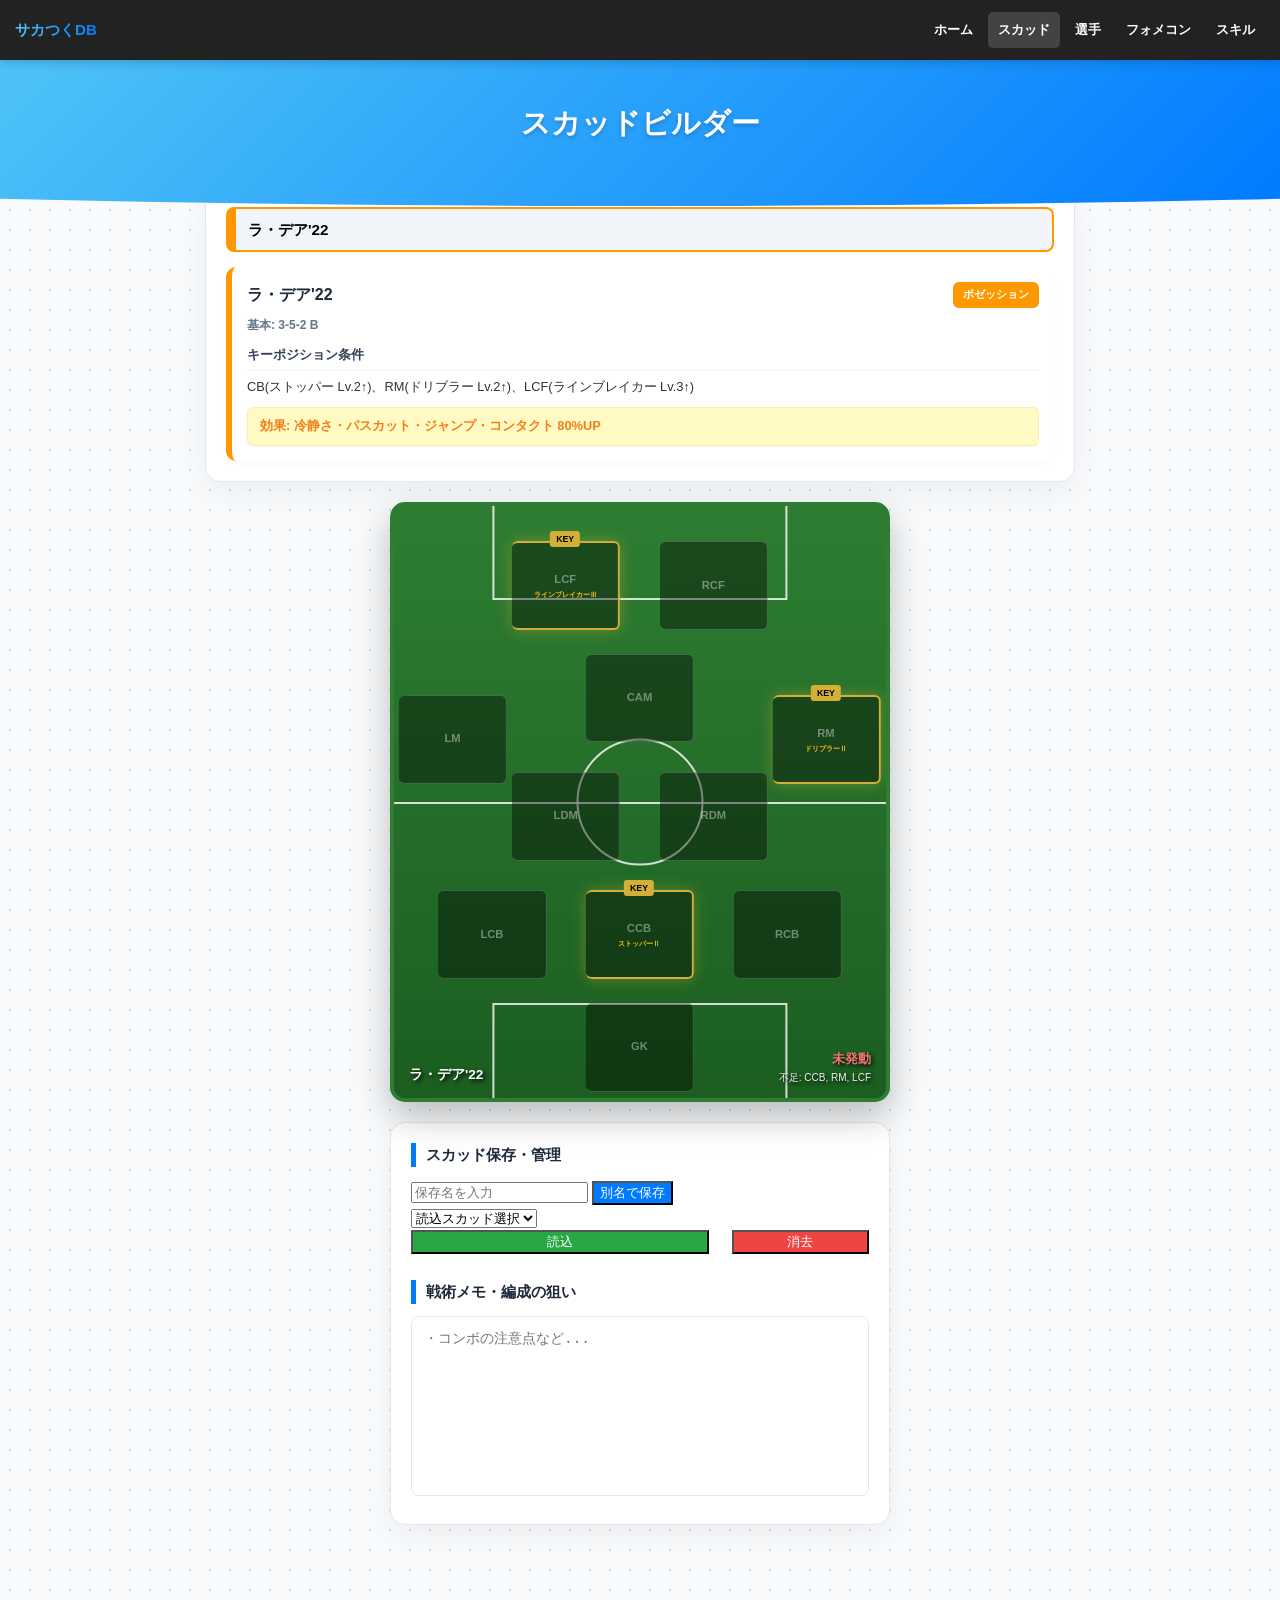
==== builder.html @ 8383f0e9 "スキル付与" ====
<!DOCTYPE html>
<html lang="ja">
<head>
    <meta charset="UTF-8">
    <meta name="viewport" content="width=device-width, initial-scale=1.0, maximum-scale=1.0, user-scalable=no, viewport-fit=cover">
    <title>サカつく スカッドビルダー | プリスキンのサカつくDB</title>
    <style>
        :root {
            --primary: #007bff;
            --accent: #00bcd4;
            --dark: #222;
            --light-bg: #f8fafc;
            --border: #e2e8f0;
            --bg-gradient: linear-gradient(135deg, #4fc3f7, #007bff);
            --field-line: rgba(255,255,255,0.8);
            --gold: #d4af37;
            --effect-bg: #fff9c4;
            --effect-text: #f57f17;
        }

        * { touch-action: manipulation; -webkit-tap-highlight-color: transparent; box-sizing: border-box; }
        body { 
            font-family: 'Helvetica Neue', Arial, 'Hiragino Kaku Gothic ProN', 'Hiragino Sans', Meiryo, sans-serif;
            margin: 0; background-color: var(--light-bg);
            background-image: radial-gradient(#d1d9e0 1px, transparent 1px);
            background-size: 20px 20px; color: #333; line-height: 1.6;
            padding-bottom: env(safe-area-inset-bottom); user-select: none;
        }

        /* ===== ナビゲーション ===== */
        .topnav {
            display: flex; justify-content: space-between; align-items: center;
            background: var(--dark); color: #fff; height: 60px; padding: 0 15px;
            position: sticky; top: 0; z-index: 1000; box-shadow: 0 2px 10px rgba(0,0,0,0.2);
            padding-top: env(safe-area-inset-top);
        }
        .logo {
            font-weight: 800; font-size: 0.95rem; background: linear-gradient(90deg, #4fc3f7, #007bff);
            -webkit-background-clip: text; -webkit-text-fill-color: transparent;
            flex-shrink: 0; text-decoration: none; margin-right: 15px;
        }
        .nav-links { display: flex; overflow-x: auto; white-space: nowrap; -webkit-overflow-scrolling: touch; gap: 5px; }
        .nav-links::-webkit-scrollbar { display: none; }
        .nav-links a { color: #fff; text-decoration: none; padding: 8px 10px; font-size: 0.8rem; font-weight: 600; border-radius: 5px; transition: opacity 0.2s; }
        .nav-links a.current { background: rgba(255,255,255,0.15); }

        .page-header { text-align: center; padding: 40px 20px 60px; background: var(--bg-gradient); color: #fff; clip-path: ellipse(160% 100% at 50% 0%); }
        .page-header h1 { font-size: 1.8em; margin: 0; text-shadow: 0 2px 4px rgba(0,0,0,0.2); }

        .container { max-width: 900px; margin: -20px auto 40px; padding: 0 15px; }
        .card { background: #fff; padding: 20px; border-radius: 15px; box-shadow: 0 10px 30px rgba(0,0,0,0.05); margin-bottom: 20px; border: 1px solid var(--border); }

        #formationSelect { width: 100%; padding: 12px; border-radius: 8px; border: 2px solid #eee; font-size: 0.95rem; font-weight: bold; background-color: #f1f5f9; cursor: pointer; border-left-width: 10px; transition: 0.3s; -webkit-appearance: none; }
        #formationDesc { margin-top: 15px; padding: 15px; background: #fff; border-radius: 10px; font-size: 0.8rem; border-left: 6px solid var(--primary); box-shadow: 0 4px 6px rgba(0,0,0,0.02); }
        .desc-header { display: flex; justify-content: space-between; align-items: center; margin-bottom: 8px; }
        .desc-combo-name { font-size: 1rem; font-weight: 800; color: #1e293b; }
        .desc-policy { padding: 4px 10px; border-radius: 6px; color: #fff; font-size: 0.7rem; font-weight: bold; }
        .desc-f-type { color: #64748b; font-weight: bold; margin-bottom: 6px; display: block; font-size: 0.75rem; }
        .desc-section-title { font-weight: 800; color: #334155; margin-top: 10px; display: block; border-bottom: 1px solid #f1f5f9; padding-bottom: 4px; margin-bottom: 6px; }
        .desc-effect { background: var(--effect-bg); color: var(--effect-text); padding: 8px 12px; border-radius: 6px; font-weight: bold; margin-top: 10px; border: 1px solid rgba(245,127,23,0.1); }

        /* ===== フィールド ===== */
        #field-container { position: relative; width: 100%; max-width: 500px; margin: 20px auto; aspect-ratio: 50 / 60; background: #1b5e20; border-radius: 15px; overflow: hidden; box-shadow: 0 15px 35px rgba(0,0,0,0.25); border: 4px solid #2e7d32; }
        .field { position: relative; width: 100%; height: 100%; display: none; background: linear-gradient(to bottom, #2e7d32 0%, #1b5e20 100%); }
        .field::before { content: ""; position: absolute; top: 50%; left: 0; width: 100%; height: 2px; background: var(--field-line); }
        .field::after { content: ""; position: absolute; top: 50%; left: 50%; width: 25%; aspect-ratio: 1; border: 2px solid var(--field-line); border-radius: 50%; transform: translate(-50%,-50%); }

        .penalty-top, .penalty-bottom { position: absolute; left: 50%; transform: translateX(-50%); width: 60%; height: 16%; border: 2px solid var(--field-line); pointer-events: none; }
        .penalty-top { top: 0; border-top: none; }
        .penalty-bottom { bottom: 0; border-bottom: none; }

        .position {
            position: absolute; width: 22%; height: 15%; background: rgba(0,0,0,0.8); 
            border-radius: 6px; color: #fff; display: flex; flex-direction: column; 
            align-items: center; justify-content: center; border: 1px solid rgba(255,255,255,0.2); 
            z-index: 10; transform: translateX(-50%); cursor: pointer; padding: 2px;
        }
        .position.is-key { border: 2.5px solid var(--gold); box-shadow: 0 0 15px rgba(212, 175, 55, 0.4); }
        .position.is-key::before { content: "KEY"; position: absolute; top: -12px; left: 50%; transform: translateX(-50%); background: var(--gold); color: #000; font-size: 0.55rem; font-weight: 900; padding: 1px 6px; border-radius: 3px; }

        .player-name { font-size: clamp(0.55rem, 2vw, 0.7rem); font-weight: bold; width: 100%; text-align: center; line-height: 1.1; overflow: hidden; word-break: break-all; margin-bottom: 1px; }
        .player-style { font-size: 0.5rem; color: #4fc3f7; white-space: nowrap; }
        .target-style { font-size: 0.45rem; font-weight: 800; text-align: center; }
        .target-style.met { color: #4ade80; }
        .target-style.not-met { color: #fbbf24; }

        .f-name-display { position: absolute; bottom: 12px; left: 15px; font-weight: 900; font-size: 0.85rem; text-shadow: 2px 2px 4px #000; color: #fff; }
        .f-check-display { position: absolute; bottom: 12px; right: 15px; text-align: right; text-shadow: 2px 2px 4px #000; color: #fff; }
        .status-active { color: #facc15; font-weight: 900; font-size: 0.9rem; }
        .status-inactive { color: #f87171; font-weight: 900; font-size: 0.8rem; }

        /* ===== モーダル ===== */
        .modal { display: none; position: fixed; z-index: 2000; left: 0; top: 0; width: 100%; height: 100%; background: rgba(0,0,0,0.8); align-items: center; justify-content: center; padding: 20px; }
        .modal-content { background: white; width: 100%; max-width: 400px; border-radius: 16px; overflow: hidden; animation: slideUp 0.3s ease-out; max-height: 90vh; overflow-y: auto; }
        .modal-mini { max-width: 300px; padding: 20px; text-align: center; }
        .modal-btn { display: block; width: 100%; padding: 15px; margin: 10px 0; border-radius: 8px; border: none; font-weight: bold; cursor: pointer; font-size: 0.9rem; }
        .btn-detail { background: var(--primary); color: white; }
        .btn-delete { background: #fee2e2; color: #b91c1c; }
        .btn-cancel { background: #f1f5f9; color: #64748b; }

        .modal-header { background: var(--bg-gradient); color: white; padding: 20px; text-align: center; }
        .modal-header h2 { margin: 0; font-size: 1.2rem; }
        .modal-body { padding: 20px; color: #333; }
        .modal-row { display: flex; justify-content: space-between; padding: 10px 0; border-bottom: 1px solid #f1f5f9; }
        .modal-label { font-weight: bold; color: #64748b; font-size: 0.85rem; }
        .modal-val { font-weight: 600; color: var(--dark); }
        .skill-section { margin-top: 20px; background: #f8fafc; padding: 15px; border-radius: 12px; border: 1px solid #e2e8f0; }
        .skill-section h3 { font-size: 0.9rem; margin: 0 0 10px 0; color: var(--primary); }
        .slot-list { display: flex; flex-direction: column; gap: 8px; }
        .slot { display: flex; justify-content: space-between; align-items: center; background: #fff; padding: 10px 15px; border-radius: 8px; border: 1px solid #cbd5e1; font-size: 0.85rem; }
        .slot.empty { border-style: dashed; background: transparent; }
        .slot-btn { padding: 4px 10px; border-radius: 6px; border: none; cursor: pointer; font-size: 0.75rem; font-weight: bold; }
        .btn-add { background: var(--primary); color: white; }
        .btn-remove { background: #ef4444; color: white; }
        .modal-footer { padding: 15px; text-align: center; }
        .close-btn { width: 100%; padding: 12px; background: #f1f5f9; border: none; border-radius: 8px; font-weight: bold; cursor: pointer; }

        @keyframes slideUp { from { transform: translateY(20px); opacity: 0; } to { transform: translateY(0); opacity: 1; } }

        /* 管理エリア */
        .admin-card { max-width: 500px; margin: 20px auto 80px; }
        .section-title { display: block; font-weight: 800; margin-bottom: 12px; font-size: 0.95rem; border-left: 5px solid var(--primary); padding-left: 10px; color: #1e293b; }
        textarea { width: 100%; height: 180px; padding: 12px; border: 1px solid var(--border); border-radius: 8px; font-size: 0.9rem; resize: none; }
        button#saveFormation { background: var(--primary); color: white; }
        #loadBtn { background: #28a745; color: white; width: 65%; margin-right: 5%; }
        #deleteBtn { background: #ef4444; color: white; width: 30%; }
    </style>
</head>
<body>

<header class="topnav">
    <a href="index.html" class="logo">サカつくDB</a>
    <nav class="nav-links">
        <a href="index.html">ホーム</a>
        <a href="builder.html" class="current">スカッド</a>
        <a href="search.html">選手</a>
        <a href="formation-search.html">フォメコン</a>
        <a href="skills.html">スキル</a>
    </nav>
</header>

<div class="page-header">
    <h1>スカッドビルダー</h1>
</div>

<div class="container">
    <div class="card">
        <select id="formationSelect">
            <option value="la-dea">ラ・デア'22</option>
            <option value="la-roja">ラ・ロハ'24</option>
            <option value="les-bleus">レ・ブルー'98</option>
            <option value="diabolo-milano">ディアボロ・ディ・ミラノ'99</option>
            <option value="gorden-zonen">ゴーデンゾーネン'94</option>
            <option value="selecaodas-kinas">セレソン・ダス・キナス'16</option>
            <option value="soberano">ソベラーノ'94</option>
            <option value="albiceleste">アルビセレステ'01</option>
        </select>
        <div id="formationDesc"></div>
    </div>

    <div id="field-container">
        <div class="field" id="field-la-dea">
            <div class="penalty-top"></div><div class="penalty-bottom"></div>
            <div class="position" style="top:84%; left:50%;" data-pos="GK">GK</div>
            <div class="position" style="top:65%; left:20%;" data-pos="LCB">LCB</div>
            <div class="position" style="top:65%; left:50%;" data-pos="CCB">CCB</div>
            <div class="position" style="top:65%; left:80%;" data-pos="RCB">RCB</div>
            <div class="position" style="top:45%; left:35%;" data-pos="LDM">LDM</div>
            <div class="position" style="top:45%; left:65%;" data-pos="RDM">RDM</div>
            <div class="position" style="top:32%; left:12%;" data-pos="LM">LM</div>
            <div class="position" style="top:25%; left:50%;" data-pos="CAM">CAM</div>
            <div class="position" style="top:32%; left:88%;" data-pos="RM">RM</div>
            <div class="position" style="top:6%; left:35%;" data-pos="LCF">LCF</div>
            <div class="position" style="top:6%; left:65%;" data-pos="RCF">RCF</div>
        </div>
        <div class="field" id="field-la-roja"><div class="penalty-top"></div><div class="penalty-bottom"></div><div class="position" style="top:84%; left:50%;" data-pos="GK">GK</div><div class="position" style="top:68%; left:12%;" data-pos="LB">LB</div><div class="position" style="top:68%; left:37%;" data-pos="LCB">LCB</div><div class="position" style="top:68%; left:63%;" data-pos="RCB">RCB</div><div class="position" style="top:68%; left:88%;" data-pos="RB">RB</div><div class="position" style="top:45%; left:30%;" data-pos="LDM">LDM</div><div class="position" style="top:45%; left:70%;" data-pos="RDM">RDM</div><div class="position" style="top:25%; left:50%;" data-pos="AM">AM</div><div class="position" style="top:7%; left:12%;" data-pos="LW">LW</div><div class="position" style="top:5%; left:50%;" data-pos="CF">CF</div><div class="position" style="top:7%; left:88%;" data-pos="RW">RW</div></div>
        <div class="field" id="field-les-bleus"><div class="penalty-top"></div><div class="penalty-bottom"></div><div class="position" style="top:84%; left:50%;" data-pos="GK">GK</div><div class="position" style="top:68%; left:12%;" data-pos="LB">LB</div><div class="position" style="top:68%; left:37%;" data-pos="LCB">LCB</div><div class="position" style="top:68%; left:63%;" data-pos="RCB">RCB</div><div class="position" style="top:68%; left:88%;" data-pos="RB">RB</div><div class="position" style="top:48%; left:22%;" data-pos="LDM">LDM</div><div class="position" style="top:52%; left:50%;" data-pos="CDM">CDM</div><div class="position" style="top:48%; left:78%;" data-pos="RDM">RDM</div><div class="position" style="top:28%; left:50%;" data-pos="AM">AM</div><div class="position" style="top:6%; left:35%;" data-pos="LCF">LCF</div><div class="position" style="top:6%; left:65%;" data-pos="RCF">RCF</div></div>
        <div class="field" id="field-diabolo-milano"><div class="penalty-top"></div><div class="penalty-bottom"></div><div class="position" style="top:84%; left:50%;" data-pos="GK">GK</div><div class="position" style="top:68%; left:22%;" data-pos="LCB">LCB</div><div class="position" style="top:68%; left:50%;" data-pos="CCB">CCB</div><div class="position" style="top:68%; left:78%;" data-pos="RCB">RCB</div><div class="position" style="top:45%; left:35%;" data-pos="LDM">LDM</div><div class="position" style="top:45%; left:65%;" data-pos="RDM">RDM</div><div class="position" style="top:32%; left:12%;" data-pos="LM">LM</div><div class="position" style="top:32%; left:88%;" data-pos="RM">RM</div><div class="position" style="top:7%; left:12%;" data-pos="LW">LW</div><div class="position" style="top:5%; left:50%;" data-pos="CF">CF</div><div class="position" style="top:7%; left:88%;" data-pos="RW">RW</div></div>
        <div class="field" id="field-gorden-zonen"><div class="penalty-top"></div><div class="penalty-bottom"></div><div class="position" style="top:84%; left:50%;" data-pos="GK">GK</div><div class="position" style="top:68%; left:22%;" data-pos="LCB">LCB</div><div class="position" style="top:68%; left:50%;" data-pos="CCB">CCB</div><div class="position" style="top:68%; left:78%;" data-pos="RCB">RCB</div><div class="position" style="top:45%; left:35%;" data-pos="LDM">LDM</div><div class="position" style="top:45%; left:65%;" data-pos="RDM">RDM</div><div class="position" style="top:25%; left:35%;" data-pos="LAM">LAM</div><div class="position" style="top:25%; left:65%;" data-pos="RAM">RAM</div><div class="position" style="top:7%; left:12%;" data-pos="LW">LW</div><div class="position" style="top:5%; left:50%;" data-pos="CF">CF</div><div class="position" style="top:7%; left:88%;" data-pos="RW">RW</div></div>
        <div class="field" id="field-selecaodas-kinas"><div class="penalty-top"></div><div class="penalty-bottom"></div><div class="position" style="top:84%; left:50%;" data-pos="GK">GK</div><div class="position" style="top:68%; left:12%;" data-pos="LB">LB</div><div class="position" style="top:68%; left:37%;" data-pos="LCB">LCB</div><div class="position" style="top:68%; left:63%;" data-pos="RCB">RCB</div><div class="position" style="top:68%; left:88%;" data-pos="RB">RB</div><div class="position" style="top:48%; left:50%;" data-pos="DM">DM</div><div class="position" style="top:32%; left:12%;" data-pos="LM">LM</div><div class="position" style="top:28%; left:50%;" data-pos="AM">AM</div><div class="position" style="top:32%; left:88%;" data-pos="RM">RM</div><div class="position" style="top:6%; left:35%;" data-pos="LCF">LCF</div><div class="position" style="top:6%; left:65%;" data-pos="RCF">RCF</div></div>
        <div class="field" id="field-soberano"><div class="penalty-top"></div><div class="penalty-bottom"></div><div class="position" style="top:84%; left:50%;" data-pos="GK">GK</div><div class="position" style="top:68%; left:12%;" data-pos="LB">LB</div><div class="position" style="top:68%; left:37%;" data-pos="LCB">LCB</div><div class="position" style="top:68%; left:63%;" data-pos="RCB">RCB</div><div class="position" style="top:68%; left:88%;" data-pos="RB">RB</div><div class="position" style="top:48%; left:50%;" data-pos="DM">DM</div><div class="position" style="top:30%; left:22%;" data-pos="LAM">LAM</div><div class="position" style="top:32%; left:50%;" data-pos="CAM">CAM</div><div class="position" style="top:30%; left:78%;" data-pos="RAM">RAM</div><div class="position" style="top:6%; left:35%;" data-pos="LCF">LCF</div><div class="position" style="top:6%; left:65%;" data-pos="RCF">RCF</div></div>
        <div class="field" id="field-albiceleste"><div class="penalty-top"></div><div class="penalty-bottom"></div><div class="position" style="top:84%; left:50%;" data-pos="GK">GK</div><div class="position" style="top:68%; left:22%;" data-pos="LCB">LCB</div><div class="position" style="top:68%; left:50%;" data-pos="CCB">CCB</div><div class="position" style="top:68%; left:78%;" data-pos="RCB">RCB</div><div class="position" style="top:48%; left:50%;" data-pos="DM">DM</div><div class="position" style="top:32%; left:12%;" data-pos="LM">LM</div><div class="position" style="top:28%; left:50%;" data-pos="AM">AM</div><div class="position" style="top:32%; left:88%;" data-pos="RM">RM</div><div class="position" style="top:7%; left:12%;" data-pos="LW">LW</div><div class="position" style="top:5%; left:50%;" data-pos="CF">CF</div><div class="position" style="top:7%; left:88%;" data-pos="RW">RW</div></div>

        <div id="disp-f-name" class="f-name-display"></div>
        <div id="disp-f-check" class="f-check-display"></div>
    </div>

    <div class="card admin-card">
        <span class="section-title">スカッド保存・管理</span>
        <div class="save-controls">
            <input type="text" id="saveName" placeholder="保存名を入力">
            <button id="saveFormation">別名で保存</button>
        </div>
        <div class="save-controls">
            <select id="loadFormation"></select>
            <div style="display: flex; width: 100%;">
                <button id="loadBtn">読込</button>
                <button id="deleteBtn">消去</button>
            </div>
        </div>
        <br>
        <span class="section-title">戦術メモ・編成の狙い</span>
        <textarea id="userMemo" placeholder="・コンボの注意点など..."></textarea>
    </div>
</div>

<div id="playerActionModal" class="modal">
    <div class="modal-content modal-mini">
        <h3 id="targetPlayerTitle">選手名</h3>
        <button class="modal-btn btn-detail" id="btnGoToDetail">詳細・スキル確認</button>
        <button class="modal-btn btn-delete" id="btnRemovePlayer">スカッドから外す</button>
        <button class="modal-btn btn-cancel" onclick="closeActionModal()">キャンセル</button>
    </div>
</div>

<div id="detailModal" class="modal">
    <div class="modal-content">
        <div class="modal-header"><h2 id="modalPlayerName">選手名</h2></div>
        <div class="modal-body">
            <div class="modal-row"><span class="modal-label">レアリティ</span><span id="modalRarity" class="modal-val"></span></div>
            <div class="modal-row"><span class="modal-label">入手法</span><span id="modalMethod" class="modal-val"></span></div>
            <div class="modal-row"><span class="modal-label">メインポジ</span><span id="modalPos" class="modal-val"></span></div>
            <div class="modal-row"><span class="modal-label">ポリシー</span><span id="modalPolicy" class="modal-val"></span></div>
            <div class="modal-row"><span class="modal-label">プレースタイル</span><span id="modalStyle" class="modal-val"></span></div>
            <div class="skill-section">
                <h3>追加スキル</h3>
                <div id="modalSlots" class="slot-list"></div>
            </div>
        </div>
        <div class="modal-footer"><button class="close-btn" onclick="closeDetailModal()">閉じる</button></div>
    </div>
</div>

<script>
    let formationState = JSON.parse(localStorage.getItem('formationState')) || {};
    let formationMemos = JSON.parse(localStorage.getItem('formationMemos')) || {};
    let savedFormations = JSON.parse(localStorage.getItem('savedFormations')) || {};
    let currentActivePos = null;

    const formationSelect = document.getElementById('formationSelect');
    const fields = document.querySelectorAll('.field');
    const descDiv = document.getElementById('formationDesc');
    const fNameDisp = document.getElementById('disp-f-name');
    const fCheckDisp = document.getElementById('disp-f-check');
    const memoArea = document.getElementById('userMemo');

    const POLICY_DATA = {
        'ポゼッション': { color: '#ff9800' },
        'カウンター': { color: '#f44336' },
        'リアクション': { color: '#2196f3' },
        'ムービング': { color: '#4caf50' }
    };

    // ★フォメコン名・発動効果をフル表記に修正
    const formationData = {
        'la-dea': { 
            label: "ラ・デア'22", policy: "ポゼッション", fType: "3-5-2 B", 
            keyText: "CB(ストッパー Lv.2↑)、RM(ドリブラー Lv.2↑)、LCF(ラインブレイカー Lv.3↑)", 
            effect: "冷静さ・パスカット・ジャンプ・コンタクト 80%UP", 
            keys: [{pos:'CCB',s:'ストッパー',l:2,label:'ストッパーⅡ'},{pos:'RM',s:'ドリブラー',l:2,label:'ドリブラーⅡ'},{pos:'LCF',s:'ラインブレイカー',l:3,label:'ラインブレイカーⅢ'}] 
        },
        'la-roja': { 
            label: "ラ・ロハ'24", policy: "ポゼッション", fType: "4-3-3 B", 
            keyText: "RB(攻撃的FB Lv.2↑)、RDM(パサー Lv.2↑)、RW(ドリブラー Lv.3↑)", 
            effect: "冷静さ・キック精度・パスカット・コンタクト 80%UP", 
            keys: [{pos:'RB',s:'攻撃的FB',l:2,label:'攻撃的FBⅡ'},{pos:'RDM',s:'パサー',l:2,label:'パサーⅡ'},{pos:'RW',s:'ドリブラー',l:3,label:'ドリブラーⅢ'}] 
        },
        'les-bleus': { 
            label: "レ・ブルー'98", policy: "カウンター", fType: "4-4-2 D", 
            keyText: "LB(守備的FB Lv.2↑)、AM(セントラルMF Lv.2↑)、RCF(ストライカー Lv.3↑)", 
            effect: "キック力・ジャンプ・コンタクト・敏捷性 80%UP", 
            keys: [{pos:'LB',s:'守備的FB',l:2,label:'守備的FBⅡ'},{pos:'AM',s:'セントラルMF',l:2,label:'セントラルMFⅡ'},{pos:'RCF',s:'ストライカー',l:3,label:'ストライカーⅢ'}] 
        },
        'diabolo-milano': { 
            label: "ディアボロ・ディ・ミラノ'99", policy: "カウンター", fType: "3-4-3 B", 
            keyText: "RCB(組立CB Lv.2↑)、RDM(セントラルMF Lv.3↑)、LW(ドリブラー Lv.2↑)", 
            effect: "キック力・突破力・ジャンプ・コンタクト 80%UP", 
            keys: [{pos:'RCB',s:'組立CB',l:2,label:'組立CBⅡ'},{pos:'RDM',s:'セントラルMF',l:3,label:'セントラルMFⅢ'},{pos:'LW',s:'ドリブラー',l:2,label:'ドリブラーⅡ'}] 
        },
        'gorden-zonen': { 
            label: "ゴーデンゾーネン'94", policy: "リアクション", fType: "3-4-3 C", 
            keyText: "CB(ストッパー Lv.2↑)、LDM(ハードマーカー Lv.2↑)、RDM(セントラルMF Lv.3↑)", 
            effect: "キック精度・突破力・コンタクト・スタミナ 80%UP", 
            keys: [{pos:'CCB',s:'ストッパー',l:2,label:'ストッパーⅡ'},{pos:'LDM',s:'ハードマーカー',l:2,label:'ハードマーカーⅡ'},{pos:'RDM',s:'セントラルMF',l:3,label:'セントラルMFⅢ'}] 
        },
        'selecaodas-kinas': { 
            label: "セレソン・ダス・キナス'16", policy: "リアクション", fType: "4-4-2 A", 
            keyText: "LB(攻撃的FB Lv.2↑)、LM(サイドアタッカー Lv.2↑)、RCF(ストライカー Lv.3↑)", 
            effect: "パスカット・ジャンプ・コンタクト・走力 80%UP", 
            keys: [{pos:'LB',s:'攻撃的FB',l:2,label:'攻撃的FBⅡ'},{pos:'LM',s:'サイドアタッカー',l:2,label:'サイドアタッカーⅡ'},{pos:'RCF',s:'ストライカー',l:3,label:'ストライカーⅢ'}] 
        },
        'soberano': { 
            label: "ソベラーノ'94", policy: "ムービング", fType: "4-4-2 E", 
            keyText: "LAM(パサー Lv.2↑)、RAM(アタッカー Lv.2↑)、LCF(ストライカー Lv.3↑)", 
            effect: "キック力・突破力・コンタクト・スタミナ 80%UP", 
            keys: [{pos:'LAM',s:'パサー',l:2,label:'パサーⅡ'},{pos:'RAM',s:'アタッカー',l:2,label:'アタッカーⅡ'},{pos:'LCF',s:'ストライカー',l:3,label:'ストライカーⅢ'}] 
        },
        'albiceleste': { 
            label: "アルビセレステ'01", policy: "ムービング", fType: "3-4-3 A", 
            keyText: "LCB(組立CB Lv.2↑)、LM(サイドアタッカー Lv.3↑)、CF(ストライカー Lv.2↑)", 
            effect: "キック力・突破力・マーク・パスカット 80%UP", 
            keys: [{pos:'LCB',s:'組立CB',l:2,label:'組立CBⅡ'},{pos:'LM',s:'サイドアタッカー',l:3,label:'サイドアタッカーⅢ'},{pos:'CF',s:'ストライカー',l:2,label:'ストライカーⅡ'}] 
        }
    };

    function getLv(str){ if(!str) return 0; return str.includes('Ⅲ')?3:(str.includes('Ⅱ')?2:1); }

    function checkActive(f){
        const conf = formationData[f]; if(!conf) return;
        let missing = []; const state = formationState[f] || {};
        conf.keys.forEach(k => {
            const p = state[k.pos];
            if(!p || !p.playstyle){ missing.push(k.pos); return; }
            const pName = p.playstyle.replace(/[ⅠⅡⅢ]/g, '').trim();
            if(pName === k.s && getLv(p.playstyle) >= k.l){} else { missing.push(k.pos); }
        });
        if(missing.length === 0) fCheckDisp.innerHTML = '<div class="status-active">コンボ発動中</div>';
        else fCheckDisp.innerHTML = `<div class="status-inactive">未発動</div><div style="font-size:10px;color:#eee">不足: ${missing.join(', ')}</div>`;
    }

    /* 永続化対応スキルロジック */
    function getInitialSlots(player) {
        const r = player.rarity;
        const m = player.method || "";
        const extra = player.extra_skills || [];
        let slotsCount = 1;
        const isStandardSP = (m === "ワールドSP" || m === "JリーグSP" || m === "KリーグSP" || m === "限定SP");
        if (isStandardSP && r === "☆3") slotsCount = 4;
        else if (isStandardSP && r === "☆2") slotsCount = 3;
        else if ((m === "配布SP" || m === "モード内") && r === "☆3") slotsCount = 3;
        let slots = new Array(slotsCount).fill(null);
        if (extra.length > 0) slots[0] = extra[0];
        return slots;
    }

    function syncPlayerSkills(player) {
        let equipped = JSON.parse(localStorage.getItem('equippedSkills')) || {};
        const savedSlots = equipped[player.name];
        const correctSlots = getInitialSlots(player);
        if (!savedSlots || savedSlots.length !== correctSlots.length) {
            equipped[player.name] = correctSlots;
            localStorage.setItem('equippedSkills', JSON.stringify(equipped));
        } else if (player.extra_skills && player.extra_skills.length > 0 && savedSlots[0] === null) {
            equipped[player.name][0] = player.extra_skills[0];
            localStorage.setItem('equippedSkills', JSON.stringify(equipped));
        }
    }

    function openDetailModal(player) {
        syncPlayerSkills(player);
        document.getElementById('modalPlayerName').innerText = player.name;
        document.getElementById('modalRarity').innerText = player.rarity;
        document.getElementById('modalMethod').innerText = player.method || '-';
        document.getElementById('modalPos').innerText = player.position;
        document.getElementById('modalPolicy').innerText = player.policy;
        document.getElementById('modalStyle').innerText = player.playstyle || '-';
        renderSlots(player);
        document.getElementById('detailModal').style.display = 'flex';
    }

    function renderSlots(player) {
        const equipped = JSON.parse(localStorage.getItem('equippedSkills')) || {};
        const slots = equipped[player.name] || getInitialSlots(player);
        let html = "";
        slots.forEach((skillName, index) => {
            if (skillName) {
                html += `<div class="slot"><span>${skillName}</span><button class="slot-btn btn-remove" onclick="removeSkillInBuilder('${player.name}', ${index})">解除</button></div>`;
            } else {
                html += `<div class="slot empty"><span>未設定</span><button class="slot-btn btn-add" onclick="goToSkillSelectInBuilder('${player.name}', ${index})">＋</button></div>`;
            }
        });
        document.getElementById('modalSlots').innerHTML = html;
    }

    function removeSkillInBuilder(playerName, index) {
        let equipped = JSON.parse(localStorage.getItem('equippedSkills')) || {};
        if (equipped[playerName]) {
            equipped[playerName][index] = null;
            localStorage.setItem('equippedSkills', JSON.stringify(equipped));
            const f = formationSelect.value;
            const p = Object.values(formationState[f] || {}).find(p => p.name === playerName);
            if(p) renderSlots(p);
        }
    }

    function goToSkillSelectInBuilder(playerName, index) {
        location.href = `skills.html?pid=${encodeURIComponent(playerName)}&slot=${index}&from=builder`;
    }

    function closeDetailModal() {
        document.getElementById('detailModal').style.display = 'none';
        loadFormation(formationSelect.value);
    }

    /* フィールド描画・操作 */
    formationSelect.addEventListener('change', () => {
        const f = formationSelect.value;
        const data = formationData[f];
        const color = POLICY_DATA[data.policy].color;
        fields.forEach(fd => fd.style.display = (fd.id === 'field-' + f) ? 'block' : 'none');
        if(data) {
            formationSelect.style.borderColor = color;
            fNameDisp.textContent = data.label;
            descDiv.style.borderLeftColor = color;
            descDiv.innerHTML = `
                <div class="desc-header"><span class="desc-combo-name">${data.label}</span><span class="desc-policy" style="background:${color}">${data.policy}</span></div>
                <span class="desc-f-type">基本: ${data.fType}</span>
                <span class="desc-section-title">キーポジション条件</span>
                <div class="desc-keys">${data.keyText}</div>
                <div class="desc-effect">効果: ${data.effect}</div>
            `;
        }
        memoArea.value = formationMemos[f] || "";
        localStorage.setItem('lastFormation', f);
        loadFormation(f);
    });

    function loadFormation(f){
        const el = document.getElementById('field-'+f); if(!el) return;
        const conf = formationData[f];
        el.querySelectorAll('.position').forEach(posNode=>{
            const posId = posNode.dataset.pos;
            const p = formationState[f]?.[posId];
            const keyConfig = conf.keys.find(k => k.pos === posId);
            posNode.classList.remove('is-key');
            let targetHtml = "";
            if(keyConfig) {
                posNode.classList.add('is-key');
                let isMet = false;
                if(p && p.playstyle){
                    const pName = p.playstyle.replace(/[ⅠⅡⅢ]/g, '').trim();
                    isMet = (pName === keyConfig.s && getLv(p.playstyle) >= keyConfig.l);
                }
                targetHtml = `<div class="target-style ${isMet ? 'met' : 'not-met'}">${isMet ? '✔ ' : ''}${keyConfig.label}</div>`;
            }
            if(p){
                posNode.innerHTML=`<div class="player-name">${p.name}</div><div class="player-style">${p.playstyle||""}</div>${targetHtml}`;
                const policyColors = {'ポゼッション':'#ff9800','カウンター':'#f44336','リアクション':'#2196f3','ムービング':'#4caf50'};
                posNode.style.background = 'rgba(15, 23, 42, 0.9)';
                posNode.style.borderLeft = `4px solid ${policyColors[p.policy] || '#ccc'}`;
            }else{
                posNode.innerHTML = `<span style="font-weight:bold;opacity:0.4;font-size:0.7rem;">${posId}</span>${targetHtml}`;
                posNode.style.background = 'rgba(0,0,0,0.4)';
                posNode.style.borderLeft = 'none';
            }
        });
        checkActive(f);
    }

    document.querySelectorAll('.position').forEach(p => p.addEventListener('click', (e) => {
        e.stopPropagation();
        const f = p.closest('.field').id.replace('field-', '');
        const pos = p.dataset.pos;
        const player = formationState[f]?.[pos];
        if (player) {
            openActionModal(f, pos, player);
        } else {
            localStorage.setItem('currentPosition', JSON.stringify({ formation: f, pos: pos }));
            window.location.href = 'search.html';
        }
    }));

    function openActionModal(f, pos, player) {
        currentActivePos = { f, pos, player };
        document.getElementById('targetPlayerTitle').innerText = player.name;
        document.getElementById('playerActionModal').style.display = 'flex';
    }

    function closeActionModal() {
        document.getElementById('playerActionModal').style.display = 'none';
        currentActivePos = null;
    }

    document.getElementById('btnGoToDetail').addEventListener('click', () => {
        if (!currentActivePos) return;
        const p = currentActivePos.player;
        closeActionModal();
        openDetailModal(p);
    });

    document.getElementById('btnRemovePlayer').addEventListener('click', () => {
        if (!currentActivePos) return;
        if (confirm(`${currentActivePos.player.name} を外しますか？`)) {
            delete formationState[currentActivePos.f][currentActivePos.pos];
            localStorage.setItem('formationState', JSON.stringify(formationState));
            loadFormation(currentActivePos.f);
            closeActionModal();
        }
    });

    window.addEventListener('load', () => {
        const lastF = localStorage.getItem('lastFormation') || 'la-dea';
        formationSelect.value = lastF;
        formationSelect.dispatchEvent(new Event('change'));
        
        const sp = JSON.parse(localStorage.getItem('selectedPlayer')), cp = JSON.parse(localStorage.getItem('currentPosition'));
        if (sp && cp) {
            formationState[cp.formation] ??= {}; 
            formationState[cp.formation][cp.pos] = sp;
            localStorage.setItem('formationState', JSON.stringify(formationState));
            localStorage.removeItem('selectedPlayer'); localStorage.removeItem('currentPosition');
            loadFormation(cp.formation);
        }

        const params = new URLSearchParams(location.search);
        const autoPid = params.get('pid');
        if (autoPid) {
            const decodedName = decodeURIComponent(autoPid);
            const f = formationSelect.value;
            const targetP = Object.values(formationState[f] || {}).find(p => p.name === decodedName);
            if (targetP) {
                openDetailModal(targetP);
                const url = new URL(location.href);
                url.searchParams.delete('pid');
                history.replaceState(null, '', url);
            }
        }
        updateSelect();
    });

    memoArea.addEventListener('input', () => {
        const f = formationSelect.value;
        formationMemos[f] = memoArea.value;
        localStorage.setItem('formationMemos', JSON.stringify(formationMemos));
    });

    function updateSelect(){
        const s=document.getElementById('loadFormation'); s.innerHTML='<option value="">読込スカッド選択</option>';
        for(let n in savedFormations){let o=document.createElement('option'); o.value=n; o.textContent=n; s.appendChild(o);}
    }

    document.getElementById('saveFormation').addEventListener('click', () => {
        const n = document.getElementById('saveName').value.trim();
        if(!n) return alert('名入力');
        const f = formationSelect.value;
        savedFormations[n] = { formation: f, players: JSON.parse(JSON.stringify(formationState[f]||{})), memo: memoArea.value };
        localStorage.setItem('savedFormations', JSON.stringify(savedFormations));
        updateSelect(); alert('保存');
    });

    document.getElementById('loadBtn').addEventListener('click', () => {
        const n = document.getElementById('loadFormation').value; if(!n) return;
        const target = savedFormations[n];
        if(target) {
            formationSelect.value = target.formation;
            formationSelect.dispatchEvent(new Event('change'));
            formationState[target.formation] = JSON.parse(JSON.stringify(target.players));
            formationMemos[target.formation] = target.memo;
            memoArea.value = target.memo;
            localStorage.setItem('formationState', JSON.stringify(formationState));
            localStorage.setItem('formationMemos', JSON.stringify(formationMemos));
            loadFormation(target.formation);
        }
    });

    document.getElementById('deleteBtn').addEventListener('click', () => {
        const n = document.getElementById('loadFormation').value; if(!n) return;
        if(confirm('消去？')) { delete savedFormations[n]; localStorage.setItem('savedFormations', JSON.stringify(savedFormations)); updateSelect(); }
    });

    window.onclick = (e) => {
        if (e.target.classList.contains('modal')) {
            closeActionModal();
            closeDetailModal();
        }
    }
</script>
</body>
</html>
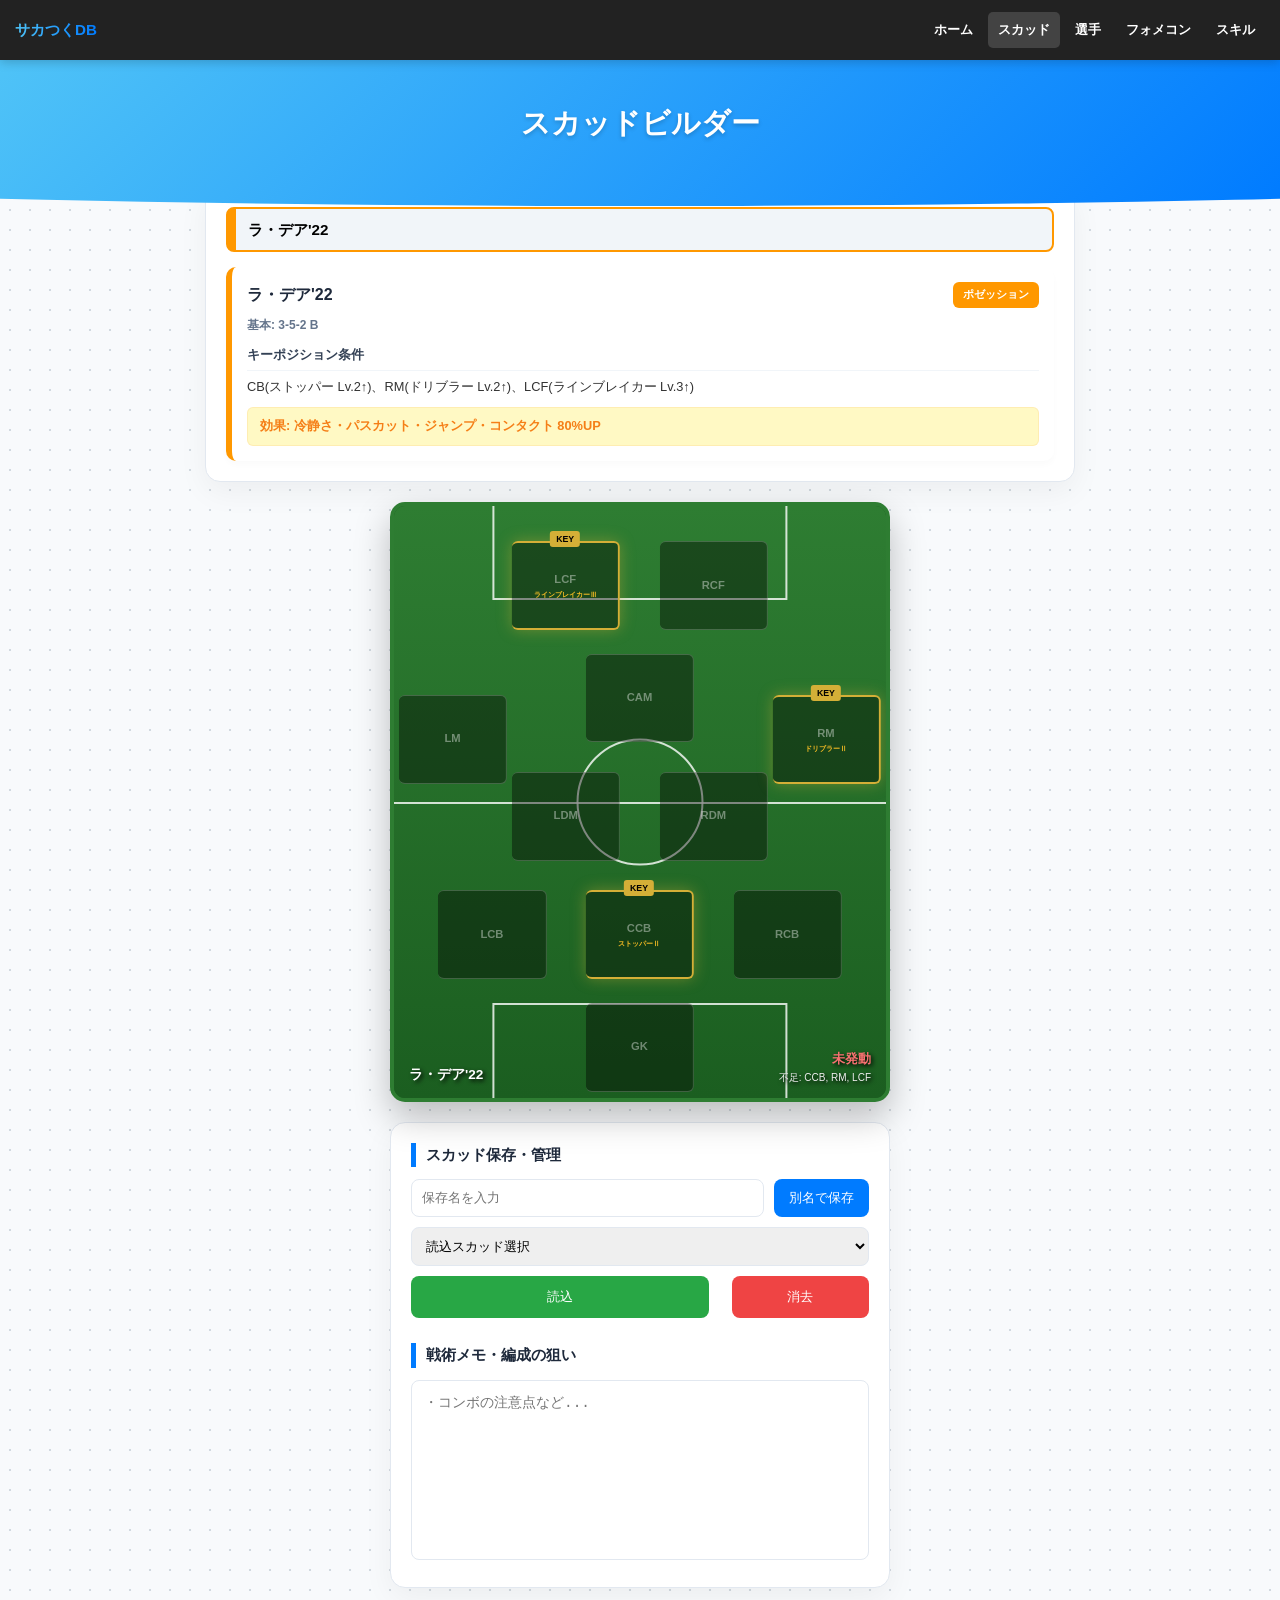
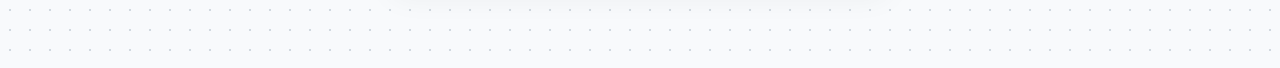
==== commit 0384f5a8: "スキル詳細" ====
--- a/builder.html
+++ b/builder.html
@@ -108,10 +108,16 @@
         .skill-section h3 { font-size: 0.9rem; margin: 0 0 10px 0; color: var(--primary); }
         .slot-list { display: flex; flex-direction: column; gap: 8px; }
         .slot { display: flex; justify-content: space-between; align-items: center; background: #fff; padding: 10px 15px; border-radius: 8px; border: 1px solid #cbd5e1; font-size: 0.85rem; }
+        .slot-name { font-weight: bold; cursor: pointer; color: var(--primary); text-decoration: underline; }
         .slot.empty { border-style: dashed; background: transparent; }
         .slot-btn { padding: 4px 10px; border-radius: 6px; border: none; cursor: pointer; font-size: 0.75rem; font-weight: bold; }
         .btn-add { background: var(--primary); color: white; }
         .btn-remove { background: #ef4444; color: white; }
+
+        /* スキル詳細サブモーダル用 */
+        #skillSubModal .modal-content { max-width: 350px; border: 2px solid var(--primary); z-index: 3000; }
+        .skill-detail-box { margin-top: 10px; padding: 10px; background: #f1f5f9; border-radius: 8px; font-size: 0.8rem; color: #475569; border-left: 4px solid var(--primary); }
+
         .modal-footer { padding: 15px; text-align: center; }
         .close-btn { width: 100%; padding: 12px; background: #f1f5f9; border: none; border-radius: 8px; font-weight: bold; cursor: pointer; }
 
@@ -159,20 +165,7 @@
     </div>
 
     <div id="field-container">
-        <div class="field" id="field-la-dea">
-            <div class="penalty-top"></div><div class="penalty-bottom"></div>
-            <div class="position" style="top:84%; left:50%;" data-pos="GK">GK</div>
-            <div class="position" style="top:65%; left:20%;" data-pos="LCB">LCB</div>
-            <div class="position" style="top:65%; left:50%;" data-pos="CCB">CCB</div>
-            <div class="position" style="top:65%; left:80%;" data-pos="RCB">RCB</div>
-            <div class="position" style="top:45%; left:35%;" data-pos="LDM">LDM</div>
-            <div class="position" style="top:45%; left:65%;" data-pos="RDM">RDM</div>
-            <div class="position" style="top:32%; left:12%;" data-pos="LM">LM</div>
-            <div class="position" style="top:25%; left:50%;" data-pos="CAM">CAM</div>
-            <div class="position" style="top:32%; left:88%;" data-pos="RM">RM</div>
-            <div class="position" style="top:6%; left:35%;" data-pos="LCF">LCF</div>
-            <div class="position" style="top:6%; left:65%;" data-pos="RCF">RCF</div>
-        </div>
+        <div class="field" id="field-la-dea"><div class="penalty-top"></div><div class="penalty-bottom"></div><div class="position" style="top:84%; left:50%;" data-pos="GK">GK</div><div class="position" style="top:65%; left:20%;" data-pos="LCB">LCB</div><div class="position" style="top:65%; left:50%;" data-pos="CCB">CCB</div><div class="position" style="top:65%; left:80%;" data-pos="RCB">RCB</div><div class="position" style="top:45%; left:35%;" data-pos="LDM">LDM</div><div class="position" style="top:45%; left:65%;" data-pos="RDM">RDM</div><div class="position" style="top:32%; left:12%;" data-pos="LM">LM</div><div class="position" style="top:25%; left:50%;" data-pos="CAM">CAM</div><div class="position" style="top:32%; left:88%;" data-pos="RM">RM</div><div class="position" style="top:6%; left:35%;" data-pos="LCF">LCF</div><div class="position" style="top:6%; left:65%;" data-pos="RCF">RCF</div></div>
         <div class="field" id="field-la-roja"><div class="penalty-top"></div><div class="penalty-bottom"></div><div class="position" style="top:84%; left:50%;" data-pos="GK">GK</div><div class="position" style="top:68%; left:12%;" data-pos="LB">LB</div><div class="position" style="top:68%; left:37%;" data-pos="LCB">LCB</div><div class="position" style="top:68%; left:63%;" data-pos="RCB">RCB</div><div class="position" style="top:68%; left:88%;" data-pos="RB">RB</div><div class="position" style="top:45%; left:30%;" data-pos="LDM">LDM</div><div class="position" style="top:45%; left:70%;" data-pos="RDM">RDM</div><div class="position" style="top:25%; left:50%;" data-pos="AM">AM</div><div class="position" style="top:7%; left:12%;" data-pos="LW">LW</div><div class="position" style="top:5%; left:50%;" data-pos="CF">CF</div><div class="position" style="top:7%; left:88%;" data-pos="RW">RW</div></div>
         <div class="field" id="field-les-bleus"><div class="penalty-top"></div><div class="penalty-bottom"></div><div class="position" style="top:84%; left:50%;" data-pos="GK">GK</div><div class="position" style="top:68%; left:12%;" data-pos="LB">LB</div><div class="position" style="top:68%; left:37%;" data-pos="LCB">LCB</div><div class="position" style="top:68%; left:63%;" data-pos="RCB">RCB</div><div class="position" style="top:68%; left:88%;" data-pos="RB">RB</div><div class="position" style="top:48%; left:22%;" data-pos="LDM">LDM</div><div class="position" style="top:52%; left:50%;" data-pos="CDM">CDM</div><div class="position" style="top:48%; left:78%;" data-pos="RDM">RDM</div><div class="position" style="top:28%; left:50%;" data-pos="AM">AM</div><div class="position" style="top:6%; left:35%;" data-pos="LCF">LCF</div><div class="position" style="top:6%; left:65%;" data-pos="RCF">RCF</div></div>
         <div class="field" id="field-diabolo-milano"><div class="penalty-top"></div><div class="penalty-bottom"></div><div class="position" style="top:84%; left:50%;" data-pos="GK">GK</div><div class="position" style="top:68%; left:22%;" data-pos="LCB">LCB</div><div class="position" style="top:68%; left:50%;" data-pos="CCB">CCB</div><div class="position" style="top:68%; left:78%;" data-pos="RCB">RCB</div><div class="position" style="top:45%; left:35%;" data-pos="LDM">LDM</div><div class="position" style="top:45%; left:65%;" data-pos="RDM">RDM</div><div class="position" style="top:32%; left:12%;" data-pos="LM">LM</div><div class="position" style="top:32%; left:88%;" data-pos="RM">RM</div><div class="position" style="top:7%; left:12%;" data-pos="LW">LW</div><div class="position" style="top:5%; left:50%;" data-pos="CF">CF</div><div class="position" style="top:7%; left:88%;" data-pos="RW">RW</div></div>
@@ -187,15 +180,15 @@
 
     <div class="card admin-card">
         <span class="section-title">スカッド保存・管理</span>
-        <div class="save-controls">
-            <input type="text" id="saveName" placeholder="保存名を入力">
-            <button id="saveFormation">別名で保存</button>
+        <div class="save-controls" style="display: flex; gap: 10px; margin-bottom: 10px;">
+            <input type="text" id="saveName" placeholder="保存名を入力" style="flex: 1; padding: 10px; border-radius: 8px; border: 1px solid var(--border);">
+            <button id="saveFormation" style="padding: 10px 15px; border-radius: 8px; border: none; cursor: pointer;">別名で保存</button>
         </div>
         <div class="save-controls">
-            <select id="loadFormation"></select>
+            <select id="loadFormation" style="width: 100%; padding: 10px; border-radius: 8px; border: 1px solid var(--border); margin-bottom: 10px;"></select>
             <div style="display: flex; width: 100%;">
-                <button id="loadBtn">読込</button>
-                <button id="deleteBtn">消去</button>
+                <button id="loadBtn" style="padding: 12px; border: none; border-radius: 8px; cursor: pointer;">読込</button>
+                <button id="deleteBtn" style="padding: 12px; border: none; border-radius: 8px; cursor: pointer;">消去</button>
             </div>
         </div>
         <br>
@@ -231,10 +224,24 @@
     </div>
 </div>
 
+<div id="skillSubModal" class="modal" style="background: rgba(0,0,0,0.4); z-index: 3000;">
+    <div class="modal-content">
+        <div class="modal-header" style="background: var(--dark); padding: 15px;"><h2 id="subModalSkillName" style="font-size: 1rem;">スキル名</h2></div>
+        <div class="modal-body">
+            <div class="modal-row"><span class="modal-label">レアリティ</span><span id="subModalRarity" class="modal-val"></span></div>
+            <div class="modal-row"><span class="modal-label">習得元</span><span id="subModalSource" class="modal-val"></span></div>
+            <div class="modal-row"><span class="modal-label">方法</span><span id="subModalMethod" class="modal-val"></span></div>
+            <div id="subModalDetail" class="skill-detail-box"></div>
+        </div>
+        <div class="modal-footer"><button class="close-btn" onclick="closeSubModal()">閉じる</button></div>
+    </div>
+</div>
+
 <script>
     let formationState = JSON.parse(localStorage.getItem('formationState')) || {};
     let formationMemos = JSON.parse(localStorage.getItem('formationMemos')) || {};
     let savedFormations = JSON.parse(localStorage.getItem('savedFormations')) || {};
+    let allSkills = [];
     let currentActivePos = null;
 
     const formationSelect = document.getElementById('formationSelect');
@@ -251,56 +258,15 @@
         'ムービング': { color: '#4caf50' }
     };
 
-    // ★フォメコン名・発動効果をフル表記に修正
     const formationData = {
-        'la-dea': { 
-            label: "ラ・デア'22", policy: "ポゼッション", fType: "3-5-2 B", 
-            keyText: "CB(ストッパー Lv.2↑)、RM(ドリブラー Lv.2↑)、LCF(ラインブレイカー Lv.3↑)", 
-            effect: "冷静さ・パスカット・ジャンプ・コンタクト 80%UP", 
-            keys: [{pos:'CCB',s:'ストッパー',l:2,label:'ストッパーⅡ'},{pos:'RM',s:'ドリブラー',l:2,label:'ドリブラーⅡ'},{pos:'LCF',s:'ラインブレイカー',l:3,label:'ラインブレイカーⅢ'}] 
-        },
-        'la-roja': { 
-            label: "ラ・ロハ'24", policy: "ポゼッション", fType: "4-3-3 B", 
-            keyText: "RB(攻撃的FB Lv.2↑)、RDM(パサー Lv.2↑)、RW(ドリブラー Lv.3↑)", 
-            effect: "冷静さ・キック精度・パスカット・コンタクト 80%UP", 
-            keys: [{pos:'RB',s:'攻撃的FB',l:2,label:'攻撃的FBⅡ'},{pos:'RDM',s:'パサー',l:2,label:'パサーⅡ'},{pos:'RW',s:'ドリブラー',l:3,label:'ドリブラーⅢ'}] 
-        },
-        'les-bleus': { 
-            label: "レ・ブルー'98", policy: "カウンター", fType: "4-4-2 D", 
-            keyText: "LB(守備的FB Lv.2↑)、AM(セントラルMF Lv.2↑)、RCF(ストライカー Lv.3↑)", 
-            effect: "キック力・ジャンプ・コンタクト・敏捷性 80%UP", 
-            keys: [{pos:'LB',s:'守備的FB',l:2,label:'守備的FBⅡ'},{pos:'AM',s:'セントラルMF',l:2,label:'セントラルMFⅡ'},{pos:'RCF',s:'ストライカー',l:3,label:'ストライカーⅢ'}] 
-        },
-        'diabolo-milano': { 
-            label: "ディアボロ・ディ・ミラノ'99", policy: "カウンター", fType: "3-4-3 B", 
-            keyText: "RCB(組立CB Lv.2↑)、RDM(セントラルMF Lv.3↑)、LW(ドリブラー Lv.2↑)", 
-            effect: "キック力・突破力・ジャンプ・コンタクト 80%UP", 
-            keys: [{pos:'RCB',s:'組立CB',l:2,label:'組立CBⅡ'},{pos:'RDM',s:'セントラルMF',l:3,label:'セントラルMFⅢ'},{pos:'LW',s:'ドリブラー',l:2,label:'ドリブラーⅡ'}] 
-        },
-        'gorden-zonen': { 
-            label: "ゴーデンゾーネン'94", policy: "リアクション", fType: "3-4-3 C", 
-            keyText: "CB(ストッパー Lv.2↑)、LDM(ハードマーカー Lv.2↑)、RDM(セントラルMF Lv.3↑)", 
-            effect: "キック精度・突破力・コンタクト・スタミナ 80%UP", 
-            keys: [{pos:'CCB',s:'ストッパー',l:2,label:'ストッパーⅡ'},{pos:'LDM',s:'ハードマーカー',l:2,label:'ハードマーカーⅡ'},{pos:'RDM',s:'セントラルMF',l:3,label:'セントラルMFⅢ'}] 
-        },
-        'selecaodas-kinas': { 
-            label: "セレソン・ダス・キナス'16", policy: "リアクション", fType: "4-4-2 A", 
-            keyText: "LB(攻撃的FB Lv.2↑)、LM(サイドアタッカー Lv.2↑)、RCF(ストライカー Lv.3↑)", 
-            effect: "パスカット・ジャンプ・コンタクト・走力 80%UP", 
-            keys: [{pos:'LB',s:'攻撃的FB',l:2,label:'攻撃的FBⅡ'},{pos:'LM',s:'サイドアタッカー',l:2,label:'サイドアタッカーⅡ'},{pos:'RCF',s:'ストライカー',l:3,label:'ストライカーⅢ'}] 
-        },
-        'soberano': { 
-            label: "ソベラーノ'94", policy: "ムービング", fType: "4-4-2 E", 
-            keyText: "LAM(パサー Lv.2↑)、RAM(アタッカー Lv.2↑)、LCF(ストライカー Lv.3↑)", 
-            effect: "キック力・突破力・コンタクト・スタミナ 80%UP", 
-            keys: [{pos:'LAM',s:'パサー',l:2,label:'パサーⅡ'},{pos:'RAM',s:'アタッカー',l:2,label:'アタッカーⅡ'},{pos:'LCF',s:'ストライカー',l:3,label:'ストライカーⅢ'}] 
-        },
-        'albiceleste': { 
-            label: "アルビセレステ'01", policy: "ムービング", fType: "3-4-3 A", 
-            keyText: "LCB(組立CB Lv.2↑)、LM(サイドアタッカー Lv.3↑)、CF(ストライカー Lv.2↑)", 
-            effect: "キック力・突破力・マーク・パスカット 80%UP", 
-            keys: [{pos:'LCB',s:'組立CB',l:2,label:'組立CBⅡ'},{pos:'LM',s:'サイドアタッカー',l:3,label:'サイドアタッカーⅢ'},{pos:'CF',s:'ストライカー',l:2,label:'ストライカーⅡ'}] 
-        }
+        'la-dea': { label: "ラ・デア'22", policy: "ポゼッション", fType: "3-5-2 B", keyText: "CB(ストッパー Lv.2↑)、RM(ドリブラー Lv.2↑)、LCF(ラインブレイカー Lv.3↑)", effect: "冷静さ・パスカット・ジャンプ・コンタクト 80%UP", keys: [{pos:'CCB',s:'ストッパー',l:2,label:'ストッパーⅡ'},{pos:'RM',s:'ドリブラー',l:2,label:'ドリブラーⅡ'},{pos:'LCF',s:'ラインブレイカー',l:3,label:'ラインブレイカーⅢ'}] },
+        'la-roja': { label: "ラ・ロハ'24", policy: "ポゼッション", fType: "4-3-3 B", keyText: "RB(攻撃的FB Lv.2↑)、RDM(パサー Lv.2↑)、RW(ドリブラー Lv.3↑)", effect: "冷静さ・キック精度・パスカット・コンタクト 80%UP", keys: [{pos:'RB',s:'攻撃的FB',l:2,label:'攻撃的FBⅡ'},{pos:'RDM',s:'パサー',l:2,label:'パサーⅡ'},{pos:'RW',s:'ドリブラー',l:3,label:'ドリブラーⅢ'}] },
+        'les-bleus': { label: "レ・ブルー'98", policy: "カウンター", fType: "4-4-2 D", keyText: "LB(守備的FB Lv.2↑)、AM(セントラルMF Lv.2↑)、RCF(ストライカー Lv.3↑)", effect: "キック力・ジャンプ・コンタクト・敏捷性 80%UP", keys: [{pos:'LB',s:'守備的FB',l:2,label:'守備的FBⅡ'},{pos:'AM',s:'セントラルMF',l:2,label:'セントラルMFⅡ'},{pos:'RCF',s:'ストライカー',l:3,label:'ストライカーⅢ'}] },
+        'diabolo-milano': { label: "ディアボロ・ディ・ミラノ'99", policy: "カウンター", fType: "3-4-3 B", keyText: "RCB(組立CB Lv.2↑)、RDM(セントラルMF Lv.3↑)、LW(ドリブラー Lv.2↑)", effect: "キック力・突破力・ジャンプ・コンタクト 80%UP", keys: [{pos:'RCB',s:'組立CB',l:2,label:'組立CBⅡ'},{pos:'RDM',s:'セントラルMF',l:3,label:'セントラルMFⅢ'},{pos:'LW',s:'ドリブラー',l:2,label:'ドリブラーⅡ'}] },
+        'gorden-zonen': { label: "ゴーデンゾーネン'94", policy: "リアクション", fType: "3-4-3 C", keyText: "CB(ストッパー Lv.2↑)、LDM(ハードマーカー Lv.2↑)、RDM(セントラルMF Lv.3↑)", effect: "キック精度・突破力・コンタクト・スタミナ 80%UP", keys: [{pos:'CCB',s:'ストッパー',l:2,label:'ストッパーⅡ'},{pos:'LDM',s:'ハードマーカー',l:2,label:'ハードマーカーⅡ'},{pos:'RDM',s:'セントラルMF',l:3,label:'セントラルMFⅢ'}] },
+        'selecaodas-kinas': { label: "セレソン・ダス・キナス'16", policy: "リアクション", fType: "4-4-2 A", keyText: "LB(攻撃的FB Lv.2↑)、LM(サイドアタッカー Lv.2↑)、RCF(ストライカー Lv.3↑)", effect: "パスカット・ジャンプ・コンタクト・走力 80%UP", keys: [{pos:'LB',s:'攻撃的FB',l:2,label:'攻撃的FBⅡ'},{pos:'LM',s:'サイドアタッカー',l:2,label:'サイドアタッカーⅡ'},{pos:'RCF',s:'ストライカー',l:3,label:'ストライカーⅢ'}] },
+        'soberano': { label: "ソベラーノ'94", policy: "ムービング", fType: "4-4-2 E", keyText: "LAM(パサー Lv.2↑)、RAM(アタッカー Lv.2↑)、LCF(ストライカー Lv.3↑)", effect: "キック力・突破力・コンタクト・スタミナ 80%UP", keys: [{pos:'LAM',s:'パサー',l:2,label:'パサーⅡ'},{pos:'RAM',s:'アタッカー',l:2,label:'アタッカーⅡ'},{pos:'LCF',s:'ストライカー',l:3,label:'ストライカーⅢ'}] },
+        'albiceleste': { label: "アルビセレステ'01", policy: "ムービング", fType: "3-4-3 A", keyText: "LCB(組立CB Lv.2↑)、LM(サイドアタッカー Lv.3↑)、CF(ストライカー Lv.2↑)", effect: "キック力・突破力・マーク・パスカット 80%UP", keys: [{pos:'LCB',s:'組立CB',l:2,label:'組立CBⅡ'},{pos:'LM',s:'サイドアタッカー',l:3,label:'サイドアタッカーⅢ'},{pos:'CF',s:'ストライカー',l:2,label:'ストライカーⅡ'}] }
     };
 
     function getLv(str){ if(!str) return 0; return str.includes('Ⅲ')?3:(str.includes('Ⅱ')?2:1); }
@@ -364,12 +330,34 @@
         let html = "";
         slots.forEach((skillName, index) => {
             if (skillName) {
-                html += `<div class="slot"><span>${skillName}</span><button class="slot-btn btn-remove" onclick="removeSkillInBuilder('${player.name}', ${index})">解除</button></div>`;
+                html += `<div class="slot">
+                            <span class="slot-name" onclick="openSkillSubModal('${skillName}')">${skillName}</span>
+                            <button class="slot-btn btn-remove" onclick="removeSkillInBuilder('${player.name}', ${index})">解除</button>
+                         </div>`;
             } else {
                 html += `<div class="slot empty"><span>未設定</span><button class="slot-btn btn-add" onclick="goToSkillSelectInBuilder('${player.name}', ${index})">＋</button></div>`;
             }
         });
         document.getElementById('modalSlots').innerHTML = html;
+    }
+
+    // ★ 新機能: スキル詳細サブモーダル表示
+    function openSkillSubModal(skillName) {
+        const skill = allSkills.find(s => s.name === skillName);
+        if (!skill) {
+            alert("スキル詳細情報が見つかりません。");
+            return;
+        }
+        document.getElementById('subModalSkillName').innerText = skill.name;
+        document.getElementById('subModalRarity').innerText = skill.rarity || '-';
+        document.getElementById('subModalSource').innerText = skill.source || '-';
+        document.getElementById('subModalMethod').innerText = skill.method || '-';
+        document.getElementById('subModalDetail').innerText = skill.detail || '効果情報なし';
+        document.getElementById('skillSubModal').style.display = 'flex';
+    }
+
+    function closeSubModal() {
+        document.getElementById('skillSubModal').style.display = 'none';
     }
 
     function removeSkillInBuilder(playerName, index) {
@@ -488,7 +476,13 @@
         }
     });
 
-    window.addEventListener('load', () => {
+    async function init() {
+        // スキルデータの読み込み
+        try {
+            const skillRes = await fetch('skills.json');
+            if (skillRes.ok) allSkills = await skillRes.json();
+        } catch (e) { console.error("Skill Data Load Error:", e); }
+
         const lastF = localStorage.getItem('lastFormation') || 'la-dea';
         formationSelect.value = lastF;
         formationSelect.dispatchEvent(new Event('change'));
@@ -516,7 +510,7 @@
             }
         }
         updateSelect();
-    });
+    }
 
     memoArea.addEventListener('input', () => {
         const f = formationSelect.value;
@@ -531,11 +525,11 @@
 
     document.getElementById('saveFormation').addEventListener('click', () => {
         const n = document.getElementById('saveName').value.trim();
-        if(!n) return alert('名入力');
+        if(!n) return alert('保存名を入力してください');
         const f = formationSelect.value;
         savedFormations[n] = { formation: f, players: JSON.parse(JSON.stringify(formationState[f]||{})), memo: memoArea.value };
         localStorage.setItem('savedFormations', JSON.stringify(savedFormations));
-        updateSelect(); alert('保存');
+        updateSelect(); alert('保存しました');
     });
 
     document.getElementById('loadBtn').addEventListener('click', () => {
@@ -555,15 +549,21 @@
 
     document.getElementById('deleteBtn').addEventListener('click', () => {
         const n = document.getElementById('loadFormation').value; if(!n) return;
-        if(confirm('消去？')) { delete savedFormations[n]; localStorage.setItem('savedFormations', JSON.stringify(savedFormations)); updateSelect(); }
+        if(confirm('このスカッドを削除しますか？')) { delete savedFormations[n]; localStorage.setItem('savedFormations', JSON.stringify(savedFormations)); updateSelect(); }
     });
 
     window.onclick = (e) => {
         if (e.target.classList.contains('modal')) {
-            closeActionModal();
-            closeDetailModal();
-        }
-    }
+            if (e.target.id === 'skillSubModal') {
+                closeSubModal();
+            } else {
+                closeActionModal();
+                closeDetailModal();
+            }
+        }
+    }
+
+    init();
 </script>
 </body>
 </html>
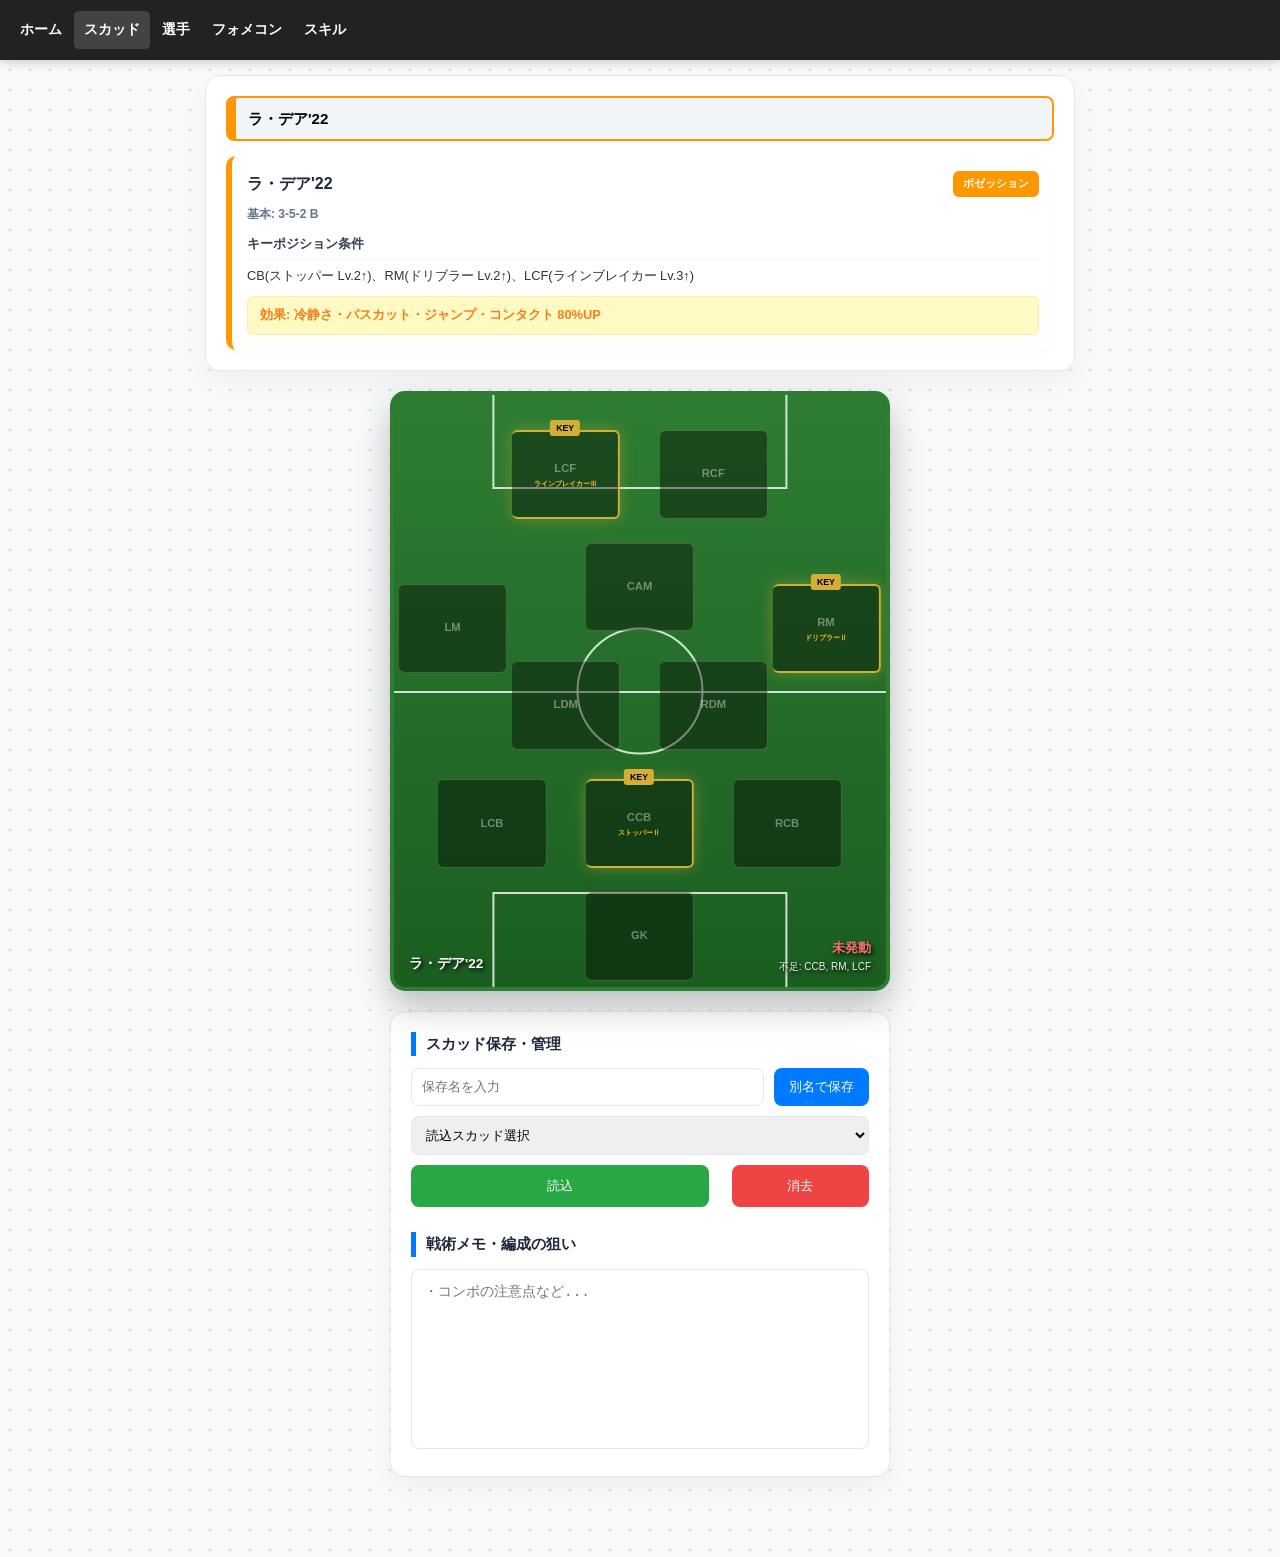
==== commit 89724dff: "下部" ====
--- a/builder.html
+++ b/builder.html
@@ -16,6 +16,7 @@
             --gold: #d4af37;
             --effect-bg: #fff9c4;
             --effect-text: #f57f17;
+            --nav-height: 60px;
         }
 
         * { touch-action: manipulation; -webkit-tap-highlight-color: transparent; box-sizing: border-box; }
@@ -27,27 +28,48 @@
             padding-bottom: env(safe-area-inset-bottom); user-select: none;
         }
 
-        /* ===== ナビゲーション ===== */
+        /* ===== ナビゲーション（全ページ統一） ===== */
         .topnav {
-            display: flex; justify-content: space-between; align-items: center;
-            background: var(--dark); color: #fff; height: 60px; padding: 0 15px;
-            position: sticky; top: 0; z-index: 1000; box-shadow: 0 2px 10px rgba(0,0,0,0.2);
+            display: flex; 
+            justify-content: flex-start;
+            align-items: center;
+            background: var(--dark); color: #fff; 
+            height: var(--nav-height); 
+            padding: 0 10px; 
+            position: sticky; top: 0; z-index: 1000; 
+            box-shadow: 0 2px 10px rgba(0,0,0,0.2);
             padding-top: env(safe-area-inset-top);
         }
-        .logo {
-            font-weight: 800; font-size: 0.95rem; background: linear-gradient(90deg, #4fc3f7, #007bff);
-            -webkit-background-clip: text; -webkit-text-fill-color: transparent;
-            flex-shrink: 0; text-decoration: none; margin-right: 15px;
-        }
-        .nav-links { display: flex; overflow-x: auto; white-space: nowrap; -webkit-overflow-scrolling: touch; gap: 5px; }
+
+        .logo { display: none; }
+
+        .nav-links { 
+            display: flex; 
+            overflow-x: auto; 
+            white-space: nowrap; 
+            -webkit-overflow-scrolling: touch; 
+            gap: 2px;
+            width: 100%;
+        }
         .nav-links::-webkit-scrollbar { display: none; }
-        .nav-links a { color: #fff; text-decoration: none; padding: 8px 10px; font-size: 0.8rem; font-weight: 600; border-radius: 5px; transition: opacity 0.2s; }
+
+        .nav-links a { 
+            color: #fff; 
+            text-decoration: none; 
+            padding: 8px 10px; 
+            font-size: 0.85rem; 
+            font-weight: 600; 
+            border-radius: 5px; 
+            transition: opacity 0.2s; 
+        }
         .nav-links a.current { background: rgba(255,255,255,0.15); }
 
-        .page-header { text-align: center; padding: 40px 20px 60px; background: var(--bg-gradient); color: #fff; clip-path: ellipse(160% 100% at 50% 0%); }
-        .page-header h1 { font-size: 1.8em; margin: 0; text-shadow: 0 2px 4px rgba(0,0,0,0.2); }
-
-        .container { max-width: 900px; margin: -20px auto 40px; padding: 0 15px; }
+        /* ===== レイアウト調整（ヘッダー削除分） ===== */
+        .container { 
+            max-width: 900px; 
+            margin: 15px auto 40px; /* 上部余白を適切に設定 */
+            padding: 0 15px; 
+        }
         .card { background: #fff; padding: 20px; border-radius: 15px; box-shadow: 0 10px 30px rgba(0,0,0,0.05); margin-bottom: 20px; border: 1px solid var(--border); }
 
         #formationSelect { width: 100%; padding: 12px; border-radius: 8px; border: 2px solid #eee; font-size: 0.95rem; font-weight: bold; background-color: #f1f5f9; cursor: pointer; border-left-width: 10px; transition: 0.3s; -webkit-appearance: none; }
@@ -59,7 +81,7 @@
         .desc-section-title { font-weight: 800; color: #334155; margin-top: 10px; display: block; border-bottom: 1px solid #f1f5f9; padding-bottom: 4px; margin-bottom: 6px; }
         .desc-effect { background: var(--effect-bg); color: var(--effect-text); padding: 8px 12px; border-radius: 6px; font-weight: bold; margin-top: 10px; border: 1px solid rgba(245,127,23,0.1); }
 
-        /* ===== フィールド ===== */
+        /* ===== フィールドデザイン ===== */
         #field-container { position: relative; width: 100%; max-width: 500px; margin: 20px auto; aspect-ratio: 50 / 60; background: #1b5e20; border-radius: 15px; overflow: hidden; box-shadow: 0 15px 35px rgba(0,0,0,0.25); border: 4px solid #2e7d32; }
         .field { position: relative; width: 100%; height: 100%; display: none; background: linear-gradient(to bottom, #2e7d32 0%, #1b5e20 100%); }
         .field::before { content: ""; position: absolute; top: 50%; left: 0; width: 100%; height: 2px; background: var(--field-line); }
@@ -114,7 +136,6 @@
         .btn-add { background: var(--primary); color: white; }
         .btn-remove { background: #ef4444; color: white; }
 
-        /* スキル詳細サブモーダル用 */
         #skillSubModal .modal-content { max-width: 350px; border: 2px solid var(--primary); z-index: 3000; }
         .skill-detail-box { margin-top: 10px; padding: 10px; background: #f1f5f9; border-radius: 8px; font-size: 0.8rem; color: #475569; border-left: 4px solid var(--primary); }
 
@@ -145,15 +166,11 @@
     </nav>
 </header>
 
-<div class="page-header">
-    <h1>スカッドビルダー</h1>
-</div>
-
 <div class="container">
     <div class="card">
         <select id="formationSelect">
             <option value="la-dea">ラ・デア'22</option>
-            <option value="la-roja">ラ・ロハ'24</option>
+            <option value="la-roja">ラ-ロハ'24</option>
             <option value="les-bleus">レ・ブルー'98</option>
             <option value="diabolo-milano">ディアボロ・ディ・ミラノ'99</option>
             <option value="gorden-zonen">ゴーデンゾーネン'94</option>
@@ -284,7 +301,6 @@
         else fCheckDisp.innerHTML = `<div class="status-inactive">未発動</div><div style="font-size:10px;color:#eee">不足: ${missing.join(', ')}</div>`;
     }
 
-    /* 永続化対応スキルロジック */
     function getInitialSlots(player) {
         const r = player.rarity;
         const m = player.method || "";
@@ -341,7 +357,6 @@
         document.getElementById('modalSlots').innerHTML = html;
     }
 
-    // ★ 新機能: スキル詳細サブモーダル表示
     function openSkillSubModal(skillName) {
         const skill = allSkills.find(s => s.name === skillName);
         if (!skill) {
@@ -380,7 +395,6 @@
         loadFormation(formationSelect.value);
     }
 
-    /* フィールド描画・操作 */
     formationSelect.addEventListener('change', () => {
         const f = formationSelect.value;
         const data = formationData[f];
@@ -477,7 +491,6 @@
     });
 
     async function init() {
-        // スキルデータの読み込み
         try {
             const skillRes = await fetch('skills.json');
             if (skillRes.ok) allSkills = await skillRes.json();
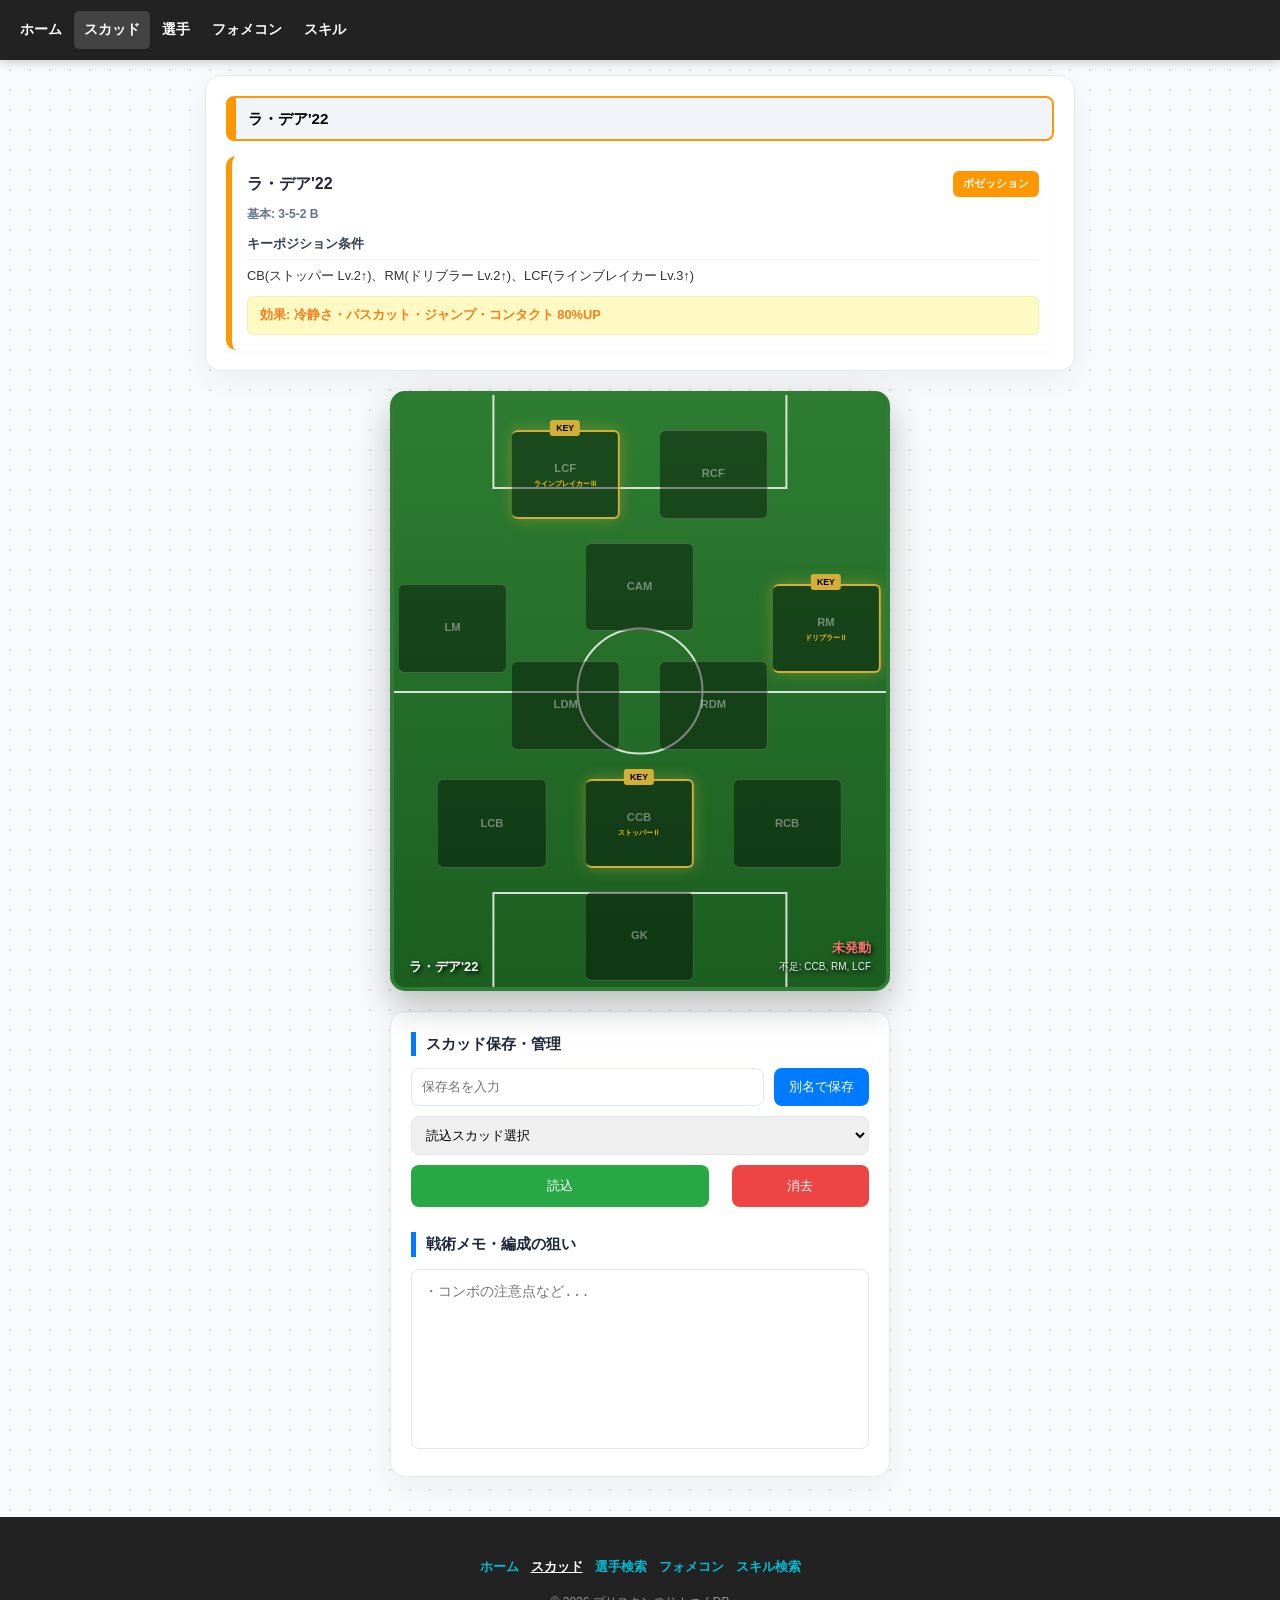
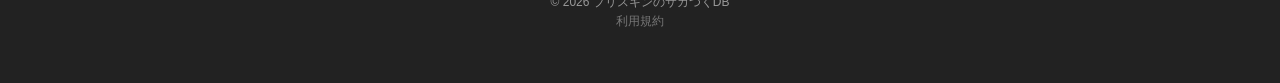
==== commit d7fc6d49: "スカッド" ====
--- a/builder.html
+++ b/builder.html
@@ -64,10 +64,10 @@
         }
         .nav-links a.current { background: rgba(255,255,255,0.15); }
 
-        /* ===== レイアウト調整（ヘッダー削除分） ===== */
+        /* ===== レイアウト調整 ===== */
         .container { 
             max-width: 900px; 
-            margin: 15px auto 40px; /* 上部余白を適切に設定 */
+            margin: 15px auto 40px; 
             padding: 0 15px; 
         }
         .card { background: #fff; padding: 20px; border-radius: 15px; box-shadow: 0 10px 30px rgba(0,0,0,0.05); margin-bottom: 20px; border: 1px solid var(--border); }
@@ -106,10 +106,54 @@
         .target-style.met { color: #4ade80; }
         .target-style.not-met { color: #fbbf24; }
 
-        .f-name-display { position: absolute; bottom: 12px; left: 15px; font-weight: 900; font-size: 0.85rem; text-shadow: 2px 2px 4px #000; color: #fff; }
-        .f-check-display { position: absolute; bottom: 12px; right: 15px; text-align: right; text-shadow: 2px 2px 4px #000; color: #fff; }
+        /* フォーメーション名表示（改行・重なり防止改修） */
+        .f-name-display { 
+            position: absolute; 
+            bottom: 12px; left: 15px; 
+            max-width: 35%; /* GKに重ならないよう幅制限 */
+            font-weight: 900; font-size: 0.8rem; 
+            text-shadow: 2px 2px 4px #000; color: #fff; 
+            line-height: 1.2; word-break: break-all;
+            pointer-events: none; /* タップの邪魔をしない */
+        }
+        .f-check-display { position: absolute; bottom: 12px; right: 15px; text-align: right; text-shadow: 2px 2px 4px #000; color: #fff; pointer-events: none;}
         .status-active { color: #facc15; font-weight: 900; font-size: 0.9rem; }
         .status-inactive { color: #f87171; font-weight: 900; font-size: 0.8rem; }
+
+        /* 管理エリア */
+        .admin-card { max-width: 500px; margin: 20px auto 40px; }
+        .section-title { display: block; font-weight: 800; margin-bottom: 12px; font-size: 0.95rem; border-left: 5px solid var(--primary); padding-left: 10px; color: #1e293b; }
+        textarea { width: 100%; height: 180px; padding: 12px; border: 1px solid var(--border); border-radius: 8px; font-size: 0.9rem; resize: none; }
+        button#saveFormation { background: var(--primary); color: white; }
+        #loadBtn { background: #28a745; color: white; width: 65%; margin-right: 5%; }
+        #deleteBtn { background: #ef4444; color: white; width: 30%; }
+
+        /* ===== フッター（全ページ共通） ===== */
+        footer {
+            text-align: center;
+            padding: 40px 15px;
+            background: var(--dark);
+            color: #999;
+            margin-top: 40px;
+        }
+        .footer-nav {
+            display: flex;
+            flex-wrap: wrap;
+            justify-content: center;
+            gap: 12px;
+            font-size: 0.8rem;
+            margin-bottom: 15px;
+        }
+        .footer-nav a { 
+            color: var(--accent); 
+            text-decoration: none; 
+            font-weight: bold;
+        }
+        .footer-nav a.current-footer {
+            color: #fff;
+            text-decoration: underline;
+        }
+        .copyright { font-size: 0.75rem; }
 
         /* ===== モーダル ===== */
         .modal { display: none; position: fixed; z-index: 2000; left: 0; top: 0; width: 100%; height: 100%; background: rgba(0,0,0,0.8); align-items: center; justify-content: center; padding: 20px; }
@@ -139,18 +183,7 @@
         #skillSubModal .modal-content { max-width: 350px; border: 2px solid var(--primary); z-index: 3000; }
         .skill-detail-box { margin-top: 10px; padding: 10px; background: #f1f5f9; border-radius: 8px; font-size: 0.8rem; color: #475569; border-left: 4px solid var(--primary); }
 
-        .modal-footer { padding: 15px; text-align: center; }
-        .close-btn { width: 100%; padding: 12px; background: #f1f5f9; border: none; border-radius: 8px; font-weight: bold; cursor: pointer; }
-
         @keyframes slideUp { from { transform: translateY(20px); opacity: 0; } to { transform: translateY(0); opacity: 1; } }
-
-        /* 管理エリア */
-        .admin-card { max-width: 500px; margin: 20px auto 80px; }
-        .section-title { display: block; font-weight: 800; margin-bottom: 12px; font-size: 0.95rem; border-left: 5px solid var(--primary); padding-left: 10px; color: #1e293b; }
-        textarea { width: 100%; height: 180px; padding: 12px; border: 1px solid var(--border); border-radius: 8px; font-size: 0.9rem; resize: none; }
-        button#saveFormation { background: var(--primary); color: white; }
-        #loadBtn { background: #28a745; color: white; width: 65%; margin-right: 5%; }
-        #deleteBtn { background: #ef4444; color: white; width: 30%; }
     </style>
 </head>
 <body>
@@ -170,7 +203,7 @@
     <div class="card">
         <select id="formationSelect">
             <option value="la-dea">ラ・デア'22</option>
-            <option value="la-roja">ラ-ロハ'24</option>
+            <option value="la-roja">ラ・ロハ'24</option>
             <option value="les-bleus">レ・ブルー'98</option>
             <option value="diabolo-milano">ディアボロ・ディ・ミラノ'99</option>
             <option value="gorden-zonen">ゴーデンゾーネン'94</option>
@@ -213,6 +246,17 @@
         <textarea id="userMemo" placeholder="・コンボの注意点など..."></textarea>
     </div>
 </div>
+
+<footer>
+    <div class="footer-nav">
+        <a href="index.html">ホーム</a>
+        <a href="builder.html" class="current-footer">スカッド</a>
+        <a href="search.html">選手検索</a>
+        <a href="formation-search.html">フォメコン</a>
+        <a href="skills.html">スキル検索</a>
+    </div>
+    <p class="copyright">&copy; 2026 プリスキンのサカつくDB <br><a href="terms.html" style="color:#777; text-decoration: none;">利用規約</a></p>
+</footer>
 
 <div id="playerActionModal" class="modal">
     <div class="modal-content modal-mini">
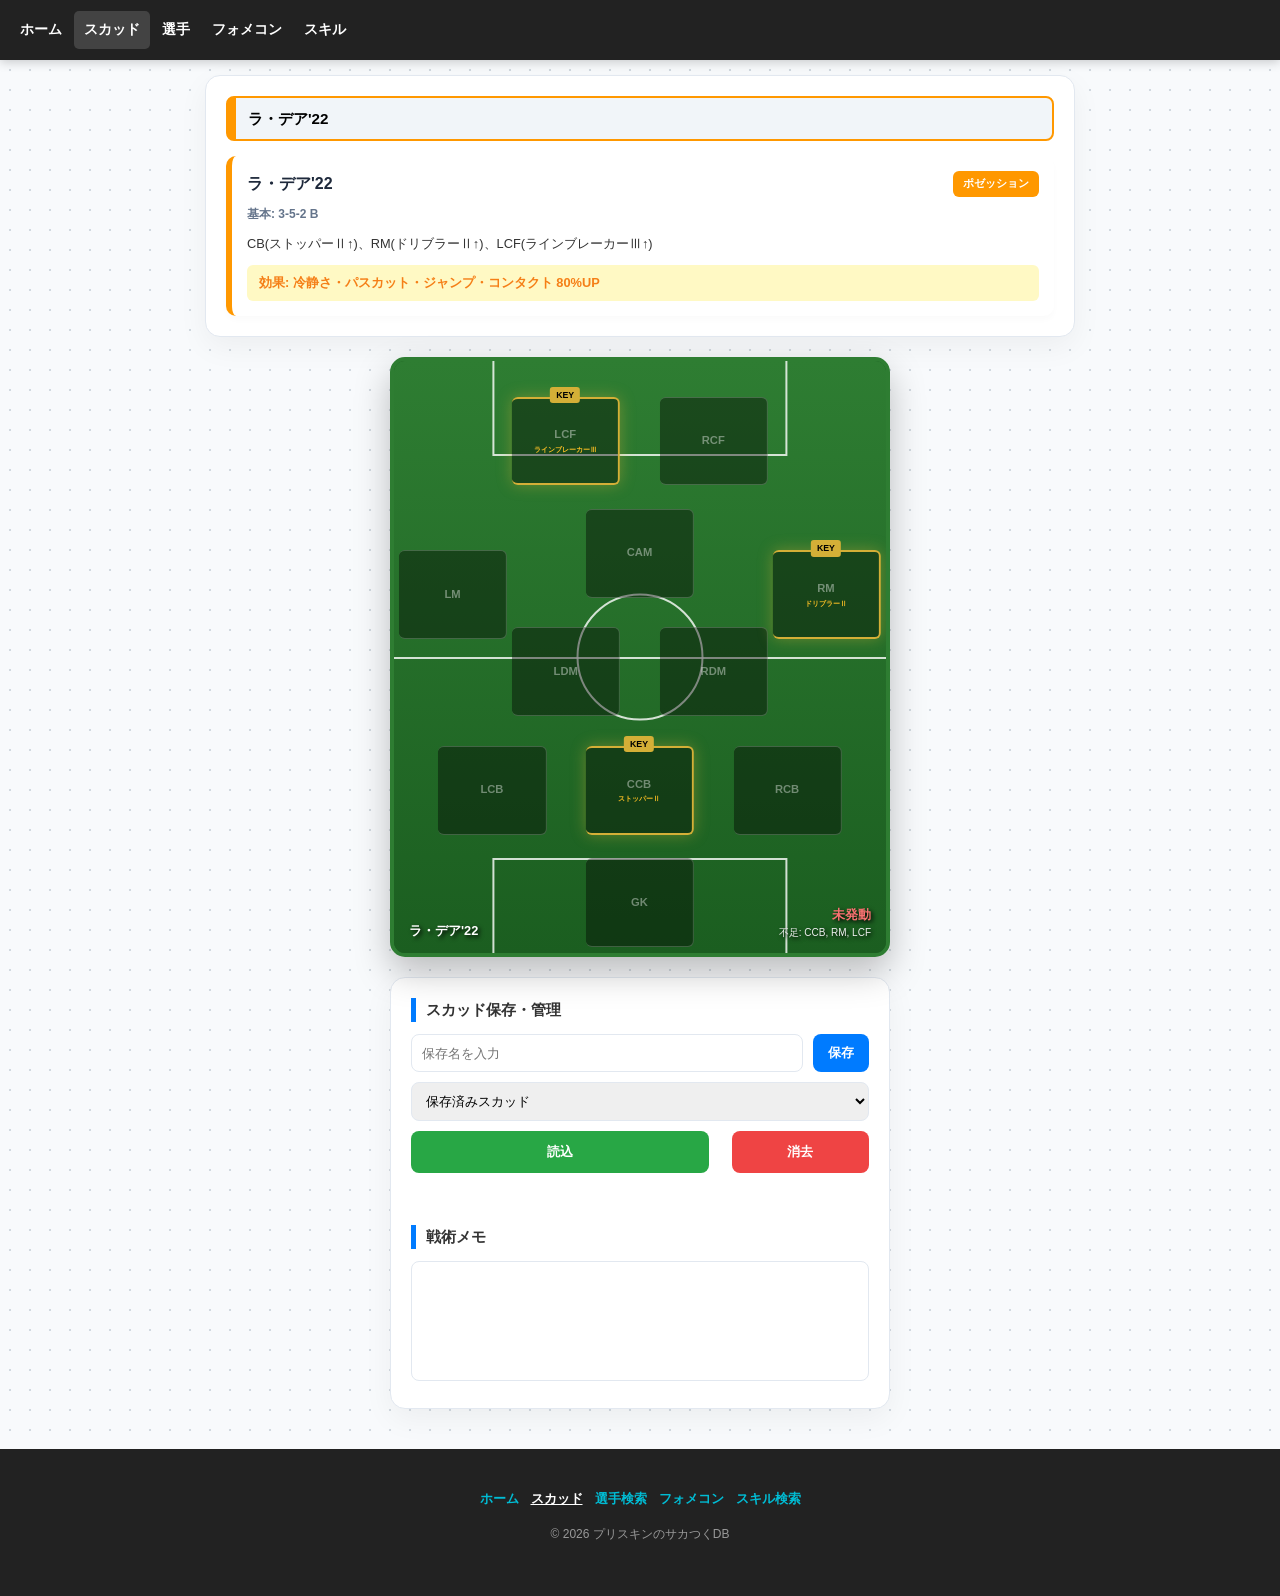
==== commit eefe5a08: "s" ====
--- a/builder.html
+++ b/builder.html
@@ -1,6 +1,14 @@
 <!DOCTYPE html>
 <html lang="ja">
 <head>
+    <script async src="https://www.googletagmanager.com/gtag/js?id=G-KFYD72JSBG"></script>
+    <script>
+      window.dataLayer = window.dataLayer || [];
+      function gtag(){dataLayer.push(arguments);}
+      gtag('js', new Date());
+      gtag('config', 'G-KFYD72JSBG');
+    </script>
+
     <meta charset="UTF-8">
     <meta name="viewport" content="width=device-width, initial-scale=1.0, maximum-scale=1.0, user-scalable=no, viewport-fit=cover">
     <title>サカつく スカッドビルダー | プリスキンのサカつくDB</title>
@@ -28,162 +36,82 @@
             padding-bottom: env(safe-area-inset-bottom); user-select: none;
         }
 
-        /* ===== ナビゲーション（全ページ統一） ===== */
         .topnav {
-            display: flex; 
-            justify-content: flex-start;
-            align-items: center;
-            background: var(--dark); color: #fff; 
-            height: var(--nav-height); 
-            padding: 0 10px; 
-            position: sticky; top: 0; z-index: 1000; 
-            box-shadow: 0 2px 10px rgba(0,0,0,0.2);
-            padding-top: env(safe-area-inset-top);
-        }
-
+            display: flex; justify-content: flex-start; align-items: center;
+            background: var(--dark); color: #fff; height: var(--nav-height); 
+            padding: 0 10px; position: sticky; top: 0; z-index: 1000; 
+            box-shadow: 0 2px 10px rgba(0,0,0,0.2); padding-top: env(safe-area-inset-top);
+        }
         .logo { display: none; }
-
-        .nav-links { 
-            display: flex; 
-            overflow-x: auto; 
-            white-space: nowrap; 
-            -webkit-overflow-scrolling: touch; 
-            gap: 2px;
-            width: 100%;
-        }
+        .nav-links { display: flex; overflow-x: auto; white-space: nowrap; gap: 2px; width: 100%; }
         .nav-links::-webkit-scrollbar { display: none; }
-
-        .nav-links a { 
-            color: #fff; 
-            text-decoration: none; 
-            padding: 8px 10px; 
-            font-size: 0.85rem; 
-            font-weight: 600; 
-            border-radius: 5px; 
-            transition: opacity 0.2s; 
-        }
+        .nav-links a { color: #fff; text-decoration: none; padding: 8px 10px; font-size: 0.85rem; font-weight: 600; border-radius: 5px; }
         .nav-links a.current { background: rgba(255,255,255,0.15); }
 
-        /* ===== レイアウト調整 ===== */
-        .container { 
-            max-width: 900px; 
-            margin: 15px auto 40px; 
-            padding: 0 15px; 
-        }
+        .container { max-width: 900px; margin: 15px auto 40px; padding: 0 15px; }
         .card { background: #fff; padding: 20px; border-radius: 15px; box-shadow: 0 10px 30px rgba(0,0,0,0.05); margin-bottom: 20px; border: 1px solid var(--border); }
 
-        #formationSelect { width: 100%; padding: 12px; border-radius: 8px; border: 2px solid #eee; font-size: 0.95rem; font-weight: bold; background-color: #f1f5f9; cursor: pointer; border-left-width: 10px; transition: 0.3s; -webkit-appearance: none; }
+        #formationSelect { width: 100%; padding: 12px; border-radius: 8px; border: 2px solid #eee; font-size: 0.95rem; font-weight: bold; background-color: #f1f5f9; cursor: pointer; border-left-width: 10px; -webkit-appearance: none; }
         #formationDesc { margin-top: 15px; padding: 15px; background: #fff; border-radius: 10px; font-size: 0.8rem; border-left: 6px solid var(--primary); box-shadow: 0 4px 6px rgba(0,0,0,0.02); }
         .desc-header { display: flex; justify-content: space-between; align-items: center; margin-bottom: 8px; }
         .desc-combo-name { font-size: 1rem; font-weight: 800; color: #1e293b; }
         .desc-policy { padding: 4px 10px; border-radius: 6px; color: #fff; font-size: 0.7rem; font-weight: bold; }
         .desc-f-type { color: #64748b; font-weight: bold; margin-bottom: 6px; display: block; font-size: 0.75rem; }
-        .desc-section-title { font-weight: 800; color: #334155; margin-top: 10px; display: block; border-bottom: 1px solid #f1f5f9; padding-bottom: 4px; margin-bottom: 6px; }
-        .desc-effect { background: var(--effect-bg); color: var(--effect-text); padding: 8px 12px; border-radius: 6px; font-weight: bold; margin-top: 10px; border: 1px solid rgba(245,127,23,0.1); }
-
-        /* ===== フィールドデザイン ===== */
+        .desc-effect { background: var(--effect-bg); color: var(--effect-text); padding: 8px 12px; border-radius: 6px; font-weight: bold; margin-top: 10px; }
+
         #field-container { position: relative; width: 100%; max-width: 500px; margin: 20px auto; aspect-ratio: 50 / 60; background: #1b5e20; border-radius: 15px; overflow: hidden; box-shadow: 0 15px 35px rgba(0,0,0,0.25); border: 4px solid #2e7d32; }
         .field { position: relative; width: 100%; height: 100%; display: none; background: linear-gradient(to bottom, #2e7d32 0%, #1b5e20 100%); }
         .field::before { content: ""; position: absolute; top: 50%; left: 0; width: 100%; height: 2px; background: var(--field-line); }
         .field::after { content: ""; position: absolute; top: 50%; left: 50%; width: 25%; aspect-ratio: 1; border: 2px solid var(--field-line); border-radius: 50%; transform: translate(-50%,-50%); }
-
         .penalty-top, .penalty-bottom { position: absolute; left: 50%; transform: translateX(-50%); width: 60%; height: 16%; border: 2px solid var(--field-line); pointer-events: none; }
         .penalty-top { top: 0; border-top: none; }
         .penalty-bottom { bottom: 0; border-bottom: none; }
 
-        .position {
-            position: absolute; width: 22%; height: 15%; background: rgba(0,0,0,0.8); 
-            border-radius: 6px; color: #fff; display: flex; flex-direction: column; 
-            align-items: center; justify-content: center; border: 1px solid rgba(255,255,255,0.2); 
-            z-index: 10; transform: translateX(-50%); cursor: pointer; padding: 2px;
-        }
+        .position { position: absolute; width: 22%; height: 15%; background: rgba(0,0,0,0.8); border-radius: 6px; color: #fff; display: flex; flex-direction: column; align-items: center; justify-content: center; border: 1px solid rgba(255,255,255,0.2); z-index: 10; transform: translateX(-50%); cursor: pointer; padding: 2px; }
         .position.is-key { border: 2.5px solid var(--gold); box-shadow: 0 0 15px rgba(212, 175, 55, 0.4); }
         .position.is-key::before { content: "KEY"; position: absolute; top: -12px; left: 50%; transform: translateX(-50%); background: var(--gold); color: #000; font-size: 0.55rem; font-weight: 900; padding: 1px 6px; border-radius: 3px; }
 
         .player-name { font-size: clamp(0.55rem, 2vw, 0.7rem); font-weight: bold; width: 100%; text-align: center; line-height: 1.1; overflow: hidden; word-break: break-all; margin-bottom: 1px; }
-        .player-style { font-size: 0.5rem; color: #4fc3f7; white-space: nowrap; }
+        .player-style { font-size: 0.5rem; color: #4fc3f7; }
         .target-style { font-size: 0.45rem; font-weight: 800; text-align: center; }
         .target-style.met { color: #4ade80; }
         .target-style.not-met { color: #fbbf24; }
 
-        /* フォーメーション名表示（改行・重なり防止改修） */
-        .f-name-display { 
-            position: absolute; 
-            bottom: 12px; left: 15px; 
-            max-width: 35%; /* GKに重ならないよう幅制限 */
-            font-weight: 900; font-size: 0.8rem; 
-            text-shadow: 2px 2px 4px #000; color: #fff; 
-            line-height: 1.2; word-break: break-all;
-            pointer-events: none; /* タップの邪魔をしない */
-        }
+        .f-name-display { position: absolute; bottom: 12px; left: 15px; max-width: 35%; font-weight: 900; font-size: 0.8rem; text-shadow: 2px 2px 4px #000; color: #fff; pointer-events: none; }
         .f-check-display { position: absolute; bottom: 12px; right: 15px; text-align: right; text-shadow: 2px 2px 4px #000; color: #fff; pointer-events: none;}
         .status-active { color: #facc15; font-weight: 900; font-size: 0.9rem; }
         .status-inactive { color: #f87171; font-weight: 900; font-size: 0.8rem; }
 
-        /* 管理エリア */
         .admin-card { max-width: 500px; margin: 20px auto 40px; }
-        .section-title { display: block; font-weight: 800; margin-bottom: 12px; font-size: 0.95rem; border-left: 5px solid var(--primary); padding-left: 10px; color: #1e293b; }
-        textarea { width: 100%; height: 180px; padding: 12px; border: 1px solid var(--border); border-radius: 8px; font-size: 0.9rem; resize: none; }
-        button#saveFormation { background: var(--primary); color: white; }
-        #loadBtn { background: #28a745; color: white; width: 65%; margin-right: 5%; }
-        #deleteBtn { background: #ef4444; color: white; width: 30%; }
-
-        /* ===== フッター（全ページ共通） ===== */
-        footer {
-            text-align: center;
-            padding: 40px 15px;
-            background: var(--dark);
-            color: #999;
-            margin-top: 40px;
-        }
-        .footer-nav {
-            display: flex;
-            flex-wrap: wrap;
-            justify-content: center;
-            gap: 12px;
-            font-size: 0.8rem;
-            margin-bottom: 15px;
-        }
-        .footer-nav a { 
-            color: var(--accent); 
-            text-decoration: none; 
-            font-weight: bold;
-        }
-        .footer-nav a.current-footer {
-            color: #fff;
-            text-decoration: underline;
-        }
+        .section-title { display: block; font-weight: 800; margin-bottom: 12px; font-size: 0.95rem; border-left: 5px solid var(--primary); padding-left: 10px; }
+        textarea { width: 100%; height: 120px; padding: 10px; border: 1px solid var(--border); border-radius: 8px; resize: none; font-size: 0.9rem; }
+        button { cursor: pointer; border: none; font-weight: bold; border-radius: 8px; }
+        #saveFormation { background: var(--primary); color: white; }
+        #loadBtn { background: #28a745; color: white; width: 65%; margin-right: 5%; padding: 12px; }
+        #deleteBtn { background: #ef4444; color: white; width: 30%; padding: 12px; }
+
+        footer { text-align: center; padding: 40px 15px; background: var(--dark); color: #999; margin-top: 40px; }
+        .footer-nav { display: flex; flex-wrap: wrap; justify-content: center; gap: 12px; font-size: 0.8rem; margin-bottom: 15px; }
+        .footer-nav a { color: var(--accent); text-decoration: none; font-weight: bold; }
+        .footer-nav a.current-footer { color: #fff; text-decoration: underline; }
         .copyright { font-size: 0.75rem; }
 
-        /* ===== モーダル ===== */
         .modal { display: none; position: fixed; z-index: 2000; left: 0; top: 0; width: 100%; height: 100%; background: rgba(0,0,0,0.8); align-items: center; justify-content: center; padding: 20px; }
-        .modal-content { background: white; width: 100%; max-width: 400px; border-radius: 16px; overflow: hidden; animation: slideUp 0.3s ease-out; max-height: 90vh; overflow-y: auto; }
+        .modal-content { background: white; width: 100%; max-width: 400px; border-radius: 16px; overflow-y: auto; max-height: 90vh; }
         .modal-mini { max-width: 300px; padding: 20px; text-align: center; }
-        .modal-btn { display: block; width: 100%; padding: 15px; margin: 10px 0; border-radius: 8px; border: none; font-weight: bold; cursor: pointer; font-size: 0.9rem; }
+        .modal-btn { display: block; width: 100%; padding: 15px; margin: 10px 0; font-size: 0.9rem; }
         .btn-detail { background: var(--primary); color: white; }
         .btn-delete { background: #fee2e2; color: #b91c1c; }
         .btn-cancel { background: #f1f5f9; color: #64748b; }
-
         .modal-header { background: var(--bg-gradient); color: white; padding: 20px; text-align: center; }
-        .modal-header h2 { margin: 0; font-size: 1.2rem; }
-        .modal-body { padding: 20px; color: #333; }
-        .modal-row { display: flex; justify-content: space-between; padding: 10px 0; border-bottom: 1px solid #f1f5f9; }
-        .modal-label { font-weight: bold; color: #64748b; font-size: 0.85rem; }
-        .modal-val { font-weight: 600; color: var(--dark); }
-        .skill-section { margin-top: 20px; background: #f8fafc; padding: 15px; border-radius: 12px; border: 1px solid #e2e8f0; }
-        .skill-section h3 { font-size: 0.9rem; margin: 0 0 10px 0; color: var(--primary); }
-        .slot-list { display: flex; flex-direction: column; gap: 8px; }
-        .slot { display: flex; justify-content: space-between; align-items: center; background: #fff; padding: 10px 15px; border-radius: 8px; border: 1px solid #cbd5e1; font-size: 0.85rem; }
-        .slot-name { font-weight: bold; cursor: pointer; color: var(--primary); text-decoration: underline; }
-        .slot.empty { border-style: dashed; background: transparent; }
-        .slot-btn { padding: 4px 10px; border-radius: 6px; border: none; cursor: pointer; font-size: 0.75rem; font-weight: bold; }
-        .btn-add { background: var(--primary); color: white; }
-        .btn-remove { background: #ef4444; color: white; }
-
-        #skillSubModal .modal-content { max-width: 350px; border: 2px solid var(--primary); z-index: 3000; }
-        .skill-detail-box { margin-top: 10px; padding: 10px; background: #f1f5f9; border-radius: 8px; font-size: 0.8rem; color: #475569; border-left: 4px solid var(--primary); }
-
-        @keyframes slideUp { from { transform: translateY(20px); opacity: 0; } to { transform: translateY(0); opacity: 1; } }
+        .modal-body { padding: 20px; }
+        .modal-row { display: flex; justify-content: space-between; padding: 8px 0; border-bottom: 1px solid #f1f5f9; }
+        .modal-label { font-weight: bold; color: #64748b; font-size: 0.8rem; }
+        .modal-val { font-weight: 600; }
+        .skill-section { margin-top: 15px; background: #f8fafc; padding: 10px; border-radius: 8px; }
+        .slot { display: flex; justify-content: space-between; align-items: center; background: #fff; padding: 8px; border-radius: 6px; margin-bottom: 5px; border: 1px solid #cbd5e1; font-size: 0.8rem; }
+        .slot-name { font-weight: bold; color: var(--primary); text-decoration: underline; }
+        .close-btn { width: 100%; padding: 15px; background: #eee; border: none; font-weight: bold; }
     </style>
 </head>
 <body>
@@ -202,22 +130,38 @@
 <div class="container">
     <div class="card">
         <select id="formationSelect">
-            <option value="la-dea">ラ・デア'22</option>
-            <option value="la-roja">ラ・ロハ'24</option>
-            <option value="les-bleus">レ・ブルー'98</option>
-            <option value="diabolo-milano">ディアボロ・ディ・ミラノ'99</option>
-            <option value="gorden-zonen">ゴーデンゾーネン'94</option>
-            <option value="selecaodas-kinas">セレソン・ダス・キナス'16</option>
-            <option value="soberano">ソベラーノ'94</option>
-            <option value="albiceleste">アルビセレステ'01</option>
+            <optgroup label="金コンボ (Lv.20)">
+                <option value="la-dea">ラ・デア'22</option>
+                <option value="la-roja">ラ・ロハ'24</option>
+                <option value="les-bleus">レ・ブルー'98</option>
+                <option value="diabolo-milano">ディアボロ・ディ・ミラノ'99</option>
+                <option value="gorden-zonen">ゴーデンゾーネン'94</option>
+                <option value="selecaodas-kinas">セレソン・ダス・キナス'16</option>
+                <option value="soberano">ソベラーノ'94</option>
+                <option value="albiceleste">アルビセレステ'01</option>
+            </optgroup>
+            <optgroup label="金コンボ (ミッション)">
+                <option value="encarnados">エンカルナードス'23</option>
+                <option value="river">リーベル'18</option>
+                <option value="canarinho">カナリア軍団'06</option>
+                <option value="los-cafeteros">ロス・カフェテロス'94</option>
+            </optgroup>
         </select>
         <div id="formationDesc"></div>
     </div>
 
     <div id="field-container">
         <div class="field" id="field-la-dea"><div class="penalty-top"></div><div class="penalty-bottom"></div><div class="position" style="top:84%; left:50%;" data-pos="GK">GK</div><div class="position" style="top:65%; left:20%;" data-pos="LCB">LCB</div><div class="position" style="top:65%; left:50%;" data-pos="CCB">CCB</div><div class="position" style="top:65%; left:80%;" data-pos="RCB">RCB</div><div class="position" style="top:45%; left:35%;" data-pos="LDM">LDM</div><div class="position" style="top:45%; left:65%;" data-pos="RDM">RDM</div><div class="position" style="top:32%; left:12%;" data-pos="LM">LM</div><div class="position" style="top:25%; left:50%;" data-pos="CAM">CAM</div><div class="position" style="top:32%; left:88%;" data-pos="RM">RM</div><div class="position" style="top:6%; left:35%;" data-pos="LCF">LCF</div><div class="position" style="top:6%; left:65%;" data-pos="RCF">RCF</div></div>
+        
         <div class="field" id="field-la-roja"><div class="penalty-top"></div><div class="penalty-bottom"></div><div class="position" style="top:84%; left:50%;" data-pos="GK">GK</div><div class="position" style="top:68%; left:12%;" data-pos="LB">LB</div><div class="position" style="top:68%; left:37%;" data-pos="LCB">LCB</div><div class="position" style="top:68%; left:63%;" data-pos="RCB">RCB</div><div class="position" style="top:68%; left:88%;" data-pos="RB">RB</div><div class="position" style="top:45%; left:30%;" data-pos="LDM">LDM</div><div class="position" style="top:45%; left:70%;" data-pos="RDM">RDM</div><div class="position" style="top:25%; left:50%;" data-pos="AM">AM</div><div class="position" style="top:7%; left:12%;" data-pos="LW">LW</div><div class="position" style="top:5%; left:50%;" data-pos="CF">CF</div><div class="position" style="top:7%; left:88%;" data-pos="RW">RW</div></div>
+        <div class="field" id="field-encarnados"></div>
+        <div class="field" id="field-river"></div>
+
         <div class="field" id="field-les-bleus"><div class="penalty-top"></div><div class="penalty-bottom"></div><div class="position" style="top:84%; left:50%;" data-pos="GK">GK</div><div class="position" style="top:68%; left:12%;" data-pos="LB">LB</div><div class="position" style="top:68%; left:37%;" data-pos="LCB">LCB</div><div class="position" style="top:68%; left:63%;" data-pos="RCB">RCB</div><div class="position" style="top:68%; left:88%;" data-pos="RB">RB</div><div class="position" style="top:48%; left:22%;" data-pos="LDM">LDM</div><div class="position" style="top:52%; left:50%;" data-pos="CDM">CDM</div><div class="position" style="top:48%; left:78%;" data-pos="RDM">RDM</div><div class="position" style="top:28%; left:50%;" data-pos="AM">AM</div><div class="position" style="top:6%; left:35%;" data-pos="LCF">LCF</div><div class="position" style="top:6%; left:65%;" data-pos="RCF">RCF</div></div>
+        <div class="field" id="field-los-cafeteros"></div>
+
+        <div class="field" id="field-canarinho"><div class="penalty-top"></div><div class="penalty-bottom"></div><div class="position" style="top:84%; left:50%;" data-pos="GK">GK</div><div class="position" style="top:68%; left:12%;" data-pos="LB">LB</div><div class="position" style="top:68%; left:37%;" data-pos="LCB">LCB</div><div class="position" style="top:68%; left:63%;" data-pos="RCB">RCB</div><div class="position" style="top:68%; left:88%;" data-pos="RB">RB</div><div class="position" style="top:48%; left:35%;" data-pos="LDM">LDM</div><div class="position" style="top:48%; left:65%;" data-pos="RDM">RDM</div><div class="position" style="top:28%; left:20%;" data-pos="LAM">LAM</div><div class="position" style="top:28%; left:80%;" data-pos="RAM">RAM</div><div class="position" style="top:6%; left:35%;" data-pos="LCF">LCF</div><div class="position" style="top:6%; left:65%;" data-pos="RCF">RCF</div></div>
+
         <div class="field" id="field-diabolo-milano"><div class="penalty-top"></div><div class="penalty-bottom"></div><div class="position" style="top:84%; left:50%;" data-pos="GK">GK</div><div class="position" style="top:68%; left:22%;" data-pos="LCB">LCB</div><div class="position" style="top:68%; left:50%;" data-pos="CCB">CCB</div><div class="position" style="top:68%; left:78%;" data-pos="RCB">RCB</div><div class="position" style="top:45%; left:35%;" data-pos="LDM">LDM</div><div class="position" style="top:45%; left:65%;" data-pos="RDM">RDM</div><div class="position" style="top:32%; left:12%;" data-pos="LM">LM</div><div class="position" style="top:32%; left:88%;" data-pos="RM">RM</div><div class="position" style="top:7%; left:12%;" data-pos="LW">LW</div><div class="position" style="top:5%; left:50%;" data-pos="CF">CF</div><div class="position" style="top:7%; left:88%;" data-pos="RW">RW</div></div>
         <div class="field" id="field-gorden-zonen"><div class="penalty-top"></div><div class="penalty-bottom"></div><div class="position" style="top:84%; left:50%;" data-pos="GK">GK</div><div class="position" style="top:68%; left:22%;" data-pos="LCB">LCB</div><div class="position" style="top:68%; left:50%;" data-pos="CCB">CCB</div><div class="position" style="top:68%; left:78%;" data-pos="RCB">RCB</div><div class="position" style="top:45%; left:35%;" data-pos="LDM">LDM</div><div class="position" style="top:45%; left:65%;" data-pos="RDM">RDM</div><div class="position" style="top:25%; left:35%;" data-pos="LAM">LAM</div><div class="position" style="top:25%; left:65%;" data-pos="RAM">RAM</div><div class="position" style="top:7%; left:12%;" data-pos="LW">LW</div><div class="position" style="top:5%; left:50%;" data-pos="CF">CF</div><div class="position" style="top:7%; left:88%;" data-pos="RW">RW</div></div>
         <div class="field" id="field-selecaodas-kinas"><div class="penalty-top"></div><div class="penalty-bottom"></div><div class="position" style="top:84%; left:50%;" data-pos="GK">GK</div><div class="position" style="top:68%; left:12%;" data-pos="LB">LB</div><div class="position" style="top:68%; left:37%;" data-pos="LCB">LCB</div><div class="position" style="top:68%; left:63%;" data-pos="RCB">RCB</div><div class="position" style="top:68%; left:88%;" data-pos="RB">RB</div><div class="position" style="top:48%; left:50%;" data-pos="DM">DM</div><div class="position" style="top:32%; left:12%;" data-pos="LM">LM</div><div class="position" style="top:28%; left:50%;" data-pos="AM">AM</div><div class="position" style="top:32%; left:88%;" data-pos="RM">RM</div><div class="position" style="top:6%; left:35%;" data-pos="LCF">LCF</div><div class="position" style="top:6%; left:65%;" data-pos="RCF">RCF</div></div>
@@ -230,20 +174,18 @@
 
     <div class="card admin-card">
         <span class="section-title">スカッド保存・管理</span>
-        <div class="save-controls" style="display: flex; gap: 10px; margin-bottom: 10px;">
+        <div style="display: flex; gap: 10px; margin-bottom: 10px;">
             <input type="text" id="saveName" placeholder="保存名を入力" style="flex: 1; padding: 10px; border-radius: 8px; border: 1px solid var(--border);">
-            <button id="saveFormation" style="padding: 10px 15px; border-radius: 8px; border: none; cursor: pointer;">別名で保存</button>
+            <button id="saveFormation" style="padding: 10px 15px;">保存</button>
         </div>
-        <div class="save-controls">
-            <select id="loadFormation" style="width: 100%; padding: 10px; border-radius: 8px; border: 1px solid var(--border); margin-bottom: 10px;"></select>
-            <div style="display: flex; width: 100%;">
-                <button id="loadBtn" style="padding: 12px; border: none; border-radius: 8px; cursor: pointer;">読込</button>
-                <button id="deleteBtn" style="padding: 12px; border: none; border-radius: 8px; cursor: pointer;">消去</button>
-            </div>
+        <select id="loadFormation" style="width: 100%; padding: 10px; border-radius: 8px; border: 1px solid var(--border); margin-bottom: 10px;"></select>
+        <div style="display: flex;">
+            <button id="loadBtn">読込</button>
+            <button id="deleteBtn">消去</button>
         </div>
-        <br>
-        <span class="section-title">戦術メモ・編成の狙い</span>
-        <textarea id="userMemo" placeholder="・コンボの注意点など..."></textarea>
+        <br><br>
+        <span class="section-title">戦術メモ</span>
+        <textarea id="userMemo"></textarea>
     </div>
 </div>
 
@@ -255,48 +197,11 @@
         <a href="formation-search.html">フォメコン</a>
         <a href="skills.html">スキル検索</a>
     </div>
-    <p class="copyright">&copy; 2026 プリスキンのサカつくDB <br><a href="terms.html" style="color:#777; text-decoration: none;">利用規約</a></p>
+    <p class="copyright">&copy; 2026 プリスキンのサカつくDB</p>
 </footer>
 
-<div id="playerActionModal" class="modal">
-    <div class="modal-content modal-mini">
-        <h3 id="targetPlayerTitle">選手名</h3>
-        <button class="modal-btn btn-detail" id="btnGoToDetail">詳細・スキル確認</button>
-        <button class="modal-btn btn-delete" id="btnRemovePlayer">スカッドから外す</button>
-        <button class="modal-btn btn-cancel" onclick="closeActionModal()">キャンセル</button>
-    </div>
-</div>
-
-<div id="detailModal" class="modal">
-    <div class="modal-content">
-        <div class="modal-header"><h2 id="modalPlayerName">選手名</h2></div>
-        <div class="modal-body">
-            <div class="modal-row"><span class="modal-label">レアリティ</span><span id="modalRarity" class="modal-val"></span></div>
-            <div class="modal-row"><span class="modal-label">入手法</span><span id="modalMethod" class="modal-val"></span></div>
-            <div class="modal-row"><span class="modal-label">メインポジ</span><span id="modalPos" class="modal-val"></span></div>
-            <div class="modal-row"><span class="modal-label">ポリシー</span><span id="modalPolicy" class="modal-val"></span></div>
-            <div class="modal-row"><span class="modal-label">プレースタイル</span><span id="modalStyle" class="modal-val"></span></div>
-            <div class="skill-section">
-                <h3>追加スキル</h3>
-                <div id="modalSlots" class="slot-list"></div>
-            </div>
-        </div>
-        <div class="modal-footer"><button class="close-btn" onclick="closeDetailModal()">閉じる</button></div>
-    </div>
-</div>
-
-<div id="skillSubModal" class="modal" style="background: rgba(0,0,0,0.4); z-index: 3000;">
-    <div class="modal-content">
-        <div class="modal-header" style="background: var(--dark); padding: 15px;"><h2 id="subModalSkillName" style="font-size: 1rem;">スキル名</h2></div>
-        <div class="modal-body">
-            <div class="modal-row"><span class="modal-label">レアリティ</span><span id="subModalRarity" class="modal-val"></span></div>
-            <div class="modal-row"><span class="modal-label">習得元</span><span id="subModalSource" class="modal-val"></span></div>
-            <div class="modal-row"><span class="modal-label">方法</span><span id="subModalMethod" class="modal-val"></span></div>
-            <div id="subModalDetail" class="skill-detail-box"></div>
-        </div>
-        <div class="modal-footer"><button class="close-btn" onclick="closeSubModal()">閉じる</button></div>
-    </div>
-</div>
+<div id="playerActionModal" class="modal"><div class="modal-content modal-mini"><h3 id="targetPlayerTitle">選手名</h3><button class="modal-btn btn-detail" id="btnGoToDetail">詳細確認</button><button class="modal-btn btn-delete" id="btnRemovePlayer">外す</button><button class="modal-btn btn-cancel" onclick="closeActionModal()">閉じる</button></div></div>
+<div id="detailModal" class="modal"><div class="modal-content"><div class="modal-header"><h2 id="modalPlayerName"></h2></div><div class="modal-body"><div id="modalStats"></div><div class="skill-section"><h3>追加スキル</h3><div id="modalSlots"></div></div></div><button class="close-btn" onclick="closeDetailModal()">閉じる</button></div></div>
 
 <script>
     let formationState = JSON.parse(localStorage.getItem('formationState')) || {};
@@ -312,6 +217,11 @@
     const fCheckDisp = document.getElementById('disp-f-check');
     const memoArea = document.getElementById('userMemo');
 
+    // フィールドコピー処理
+    document.getElementById('field-encarnados').innerHTML = document.getElementById('field-la-roja').innerHTML;
+    document.getElementById('field-river').innerHTML = document.getElementById('field-la-roja').innerHTML;
+    document.getElementById('field-los-cafeteros').innerHTML = document.getElementById('field-les-bleus').innerHTML;
+
     const POLICY_DATA = {
         'ポゼッション': { color: '#ff9800' },
         'カウンター': { color: '#f44336' },
@@ -320,14 +230,20 @@
     };
 
     const formationData = {
-        'la-dea': { label: "ラ・デア'22", policy: "ポゼッション", fType: "3-5-2 B", keyText: "CB(ストッパー Lv.2↑)、RM(ドリブラー Lv.2↑)、LCF(ラインブレイカー Lv.3↑)", effect: "冷静さ・パスカット・ジャンプ・コンタクト 80%UP", keys: [{pos:'CCB',s:'ストッパー',l:2,label:'ストッパーⅡ'},{pos:'RM',s:'ドリブラー',l:2,label:'ドリブラーⅡ'},{pos:'LCF',s:'ラインブレイカー',l:3,label:'ラインブレイカーⅢ'}] },
-        'la-roja': { label: "ラ・ロハ'24", policy: "ポゼッション", fType: "4-3-3 B", keyText: "RB(攻撃的FB Lv.2↑)、RDM(パサー Lv.2↑)、RW(ドリブラー Lv.3↑)", effect: "冷静さ・キック精度・パスカット・コンタクト 80%UP", keys: [{pos:'RB',s:'攻撃的FB',l:2,label:'攻撃的FBⅡ'},{pos:'RDM',s:'パサー',l:2,label:'パサーⅡ'},{pos:'RW',s:'ドリブラー',l:3,label:'ドリブラーⅢ'}] },
-        'les-bleus': { label: "レ・ブルー'98", policy: "カウンター", fType: "4-4-2 D", keyText: "LB(守備的FB Lv.2↑)、AM(セントラルMF Lv.2↑)、RCF(ストライカー Lv.3↑)", effect: "キック力・ジャンプ・コンタクト・敏捷性 80%UP", keys: [{pos:'LB',s:'守備的FB',l:2,label:'守備的FBⅡ'},{pos:'AM',s:'セントラルMF',l:2,label:'セントラルMFⅡ'},{pos:'RCF',s:'ストライカー',l:3,label:'ストライカーⅢ'}] },
-        'diabolo-milano': { label: "ディアボロ・ディ・ミラノ'99", policy: "カウンター", fType: "3-4-3 B", keyText: "RCB(組立CB Lv.2↑)、RDM(セントラルMF Lv.3↑)、LW(ドリブラー Lv.2↑)", effect: "キック力・突破力・ジャンプ・コンタクト 80%UP", keys: [{pos:'RCB',s:'組立CB',l:2,label:'組立CBⅡ'},{pos:'RDM',s:'セントラルMF',l:3,label:'セントラルMFⅢ'},{pos:'LW',s:'ドリブラー',l:2,label:'ドリブラーⅡ'}] },
-        'gorden-zonen': { label: "ゴーデンゾーネン'94", policy: "リアクション", fType: "3-4-3 C", keyText: "CB(ストッパー Lv.2↑)、LDM(ハードマーカー Lv.2↑)、RDM(セントラルMF Lv.3↑)", effect: "キック精度・突破力・コンタクト・スタミナ 80%UP", keys: [{pos:'CCB',s:'ストッパー',l:2,label:'ストッパーⅡ'},{pos:'LDM',s:'ハードマーカー',l:2,label:'ハードマーカーⅡ'},{pos:'RDM',s:'セントラルMF',l:3,label:'セントラルMFⅢ'}] },
-        'selecaodas-kinas': { label: "セレソン・ダス・キナス'16", policy: "リアクション", fType: "4-4-2 A", keyText: "LB(攻撃的FB Lv.2↑)、LM(サイドアタッカー Lv.2↑)、RCF(ストライカー Lv.3↑)", effect: "パスカット・ジャンプ・コンタクト・走力 80%UP", keys: [{pos:'LB',s:'攻撃的FB',l:2,label:'攻撃的FBⅡ'},{pos:'LM',s:'サイドアタッカー',l:2,label:'サイドアタッカーⅡ'},{pos:'RCF',s:'ストライカー',l:3,label:'ストライカーⅢ'}] },
-        'soberano': { label: "ソベラーノ'94", policy: "ムービング", fType: "4-4-2 E", keyText: "LAM(パサー Lv.2↑)、RAM(アタッカー Lv.2↑)、LCF(ストライカー Lv.3↑)", effect: "キック力・突破力・コンタクト・スタミナ 80%UP", keys: [{pos:'LAM',s:'パサー',l:2,label:'パサーⅡ'},{pos:'RAM',s:'アタッカー',l:2,label:'アタッカーⅡ'},{pos:'LCF',s:'ストライカー',l:3,label:'ストライカーⅢ'}] },
-        'albiceleste': { label: "アルビセレステ'01", policy: "ムービング", fType: "3-4-3 A", keyText: "LCB(組立CB Lv.2↑)、LM(サイドアタッカー Lv.3↑)、CF(ストライカー Lv.2↑)", effect: "キック力・突破力・マーク・パスカット 80%UP", keys: [{pos:'LCB',s:'組立CB',l:2,label:'組立CBⅡ'},{pos:'LM',s:'サイドアタッカー',l:3,label:'サイドアタッカーⅢ'},{pos:'CF',s:'ストライカー',l:2,label:'ストライカーⅡ'}] }
+        'la-dea': { label: "ラ・デア'22", policy: "ポゼッション", fType: "3-5-2 B", keyText: "CB(ストッパーⅡ↑)、RM(ドリブラーⅡ↑)、LCF(ラインブレーカーⅢ↑)", effect: "冷静さ・パスカット・ジャンプ・コンタクト 80%UP", keys: [{pos:'CCB',s:'ストッパー',l:2,label:'ストッパーⅡ'},{pos:'RM',s:'ドリブラー',l:2,label:'ドリブラーⅡ'},{pos:'LCF',s:'ラインブレーカー',l:3,label:'ラインブレーカーⅢ'}] },
+        'la-roja': { label: "ラ・ロハ'24", policy: "ポゼッション", fType: "4-3-3 B", keyText: "RB(攻撃的FBⅡ↑)、RDM(パサーⅡ↑)、RW(ドリブラーⅢ↑)", effect: "冷静さ・精度・パスカット・コンタクト 80%UP", keys: [{pos:'RB',s:'攻撃的FB',l:2,label:'攻撃的FBⅡ'},{pos:'RDM',s:'パサー',l:2,label:'パサーⅡ'},{pos:'RW',s:'ドリブラー',l:3,label:'ドリブラーⅢ'}] },
+        'les-bleus': { label: "レ・ブルー'98", policy: "カウンター", fType: "4-4-2 D", keyText: "LB(守備的FBⅡ↑)、AM(セントラルMFⅡ↑)、RCF(ストライカーⅢ↑)", effect: "力・ジャンプ・コンタクト・敏捷性 80%UP", keys: [{pos:'LB',s:'守備的FB',l:2,label:'守備的FBⅡ'},{pos:'AM',s:'セントラルMF',l:2,label:'セントラルMFⅡ'},{pos:'RCF',s:'ストライカー',l:3,label:'ストライカーⅢ'}] },
+        'diabolo-milano': { label: "ディアボロ'99", policy: "カウンター", fType: "3-4-3 B", keyText: "RCB(組立CBⅡ↑)、RDM(セントラルMFⅢ↑)、LW(ドリブラーⅡ↑)", effect: "キープ・突破・ジャンプ・コンタクト 80%UP", keys: [{pos:'RCB',s:'組立CB',l:2,label:'組立CBⅡ'},{pos:'RDM',s:'セントラルMF',l:3,label:'セントラルMFⅢ'},{pos:'LW',s:'ドリブラー',l:2,label:'ドリブラーⅡ'}] },
+        'gorden-zonen': { label: "ゴーデンゾーネン'94", policy: "リアクション", fType: "3-4-3 C", keyText: "CB(ストッパーⅡ↑)、LDM(ハードマーカーⅡ↑)、RDM(セントラルMFⅢ↑)", effect: "精度・突破・コンタクト・スタミナ 80%UP", keys: [{pos:'CCB',s:'ストッパー',l:2,label:'ストッパーⅡ'},{pos:'LDM',s:'ハードマーカー',l:2,label:'ハードマーカーⅡ'},{pos:'RDM',s:'セントラルMF',l:3,label:'セントラルMFⅢ'}] },
+        'selecaodas-kinas': { label: "セレソン'16", policy: "リアクション", fType: "4-4-2 A", keyText: "LB(攻撃的FBⅡ↑)、LM(サイドアタッカーⅡ↑)、RCF(ストライカーⅢ↑)", effect: "パスカット・ジャンプ・コンタクト・走力 80%UP", keys: [{pos:'LB',s:'攻撃的FB',l:2,label:'攻撃的FBⅡ'},{pos:'LM',s:'サイドアタッカー',l:2,label:'サイドアタッカーⅡ'},{pos:'RCF',s:'ストライカー',l:3,label:'ストライカーⅢ'}] },
+        'soberano': { label: "ソベラーノ'94", policy: "ムービング", fType: "4-4-2 E", keyText: "LAM(パサーⅡ↑)、RAM(アタッカーⅡ↑)、LCF(ストライカーⅢ↑)", effect: "キープ・突破・コンタクト・スタミナ 80%UP", keys: [{pos:'LAM',s:'パサー',l:2,label:'パサーⅡ'},{pos:'RAM',s:'アタッカー',l:2,label:'アタッカーⅡ'},{pos:'LCF',s:'ストライカー',l:3,label:'ストライカーⅢ'}] },
+        'albiceleste': { label: "アルビセレステ'01", policy: "ムービング", fType: "3-4-3 A", keyText: "LCB(組立CBⅡ↑)、LM(サイドアタッカーⅢ↑)、CF(ストライカーⅡ↑)", effect: "ジャンプ・コンタクト・走力・敏捷性 80%UP", keys: [{pos:'LCB',s:'組立CB',l:2,label:'組立CBⅡ'},{pos:'LM',s:'サイドアタッカー',l:3,label:'サイドアタッカーⅢ'},{pos:'CF',s:'ストライカー',l:2,label:'ストライカーⅡ'}] },
+        
+        // 追加分
+        'encarnados': { label: "エンカルナードス'23", policy: "リアクション", fType: "4-3-3 B", keyText: "RCB(組立CBⅡ↑)、LDM(セントラルMFⅡ↑)、AM(アタッカーⅢ↑)", effect: "冷静さ・パスカット・マーク・ジャンプ 80%UP", keys: [{pos:'RCB',s:'組立CB',l:2,label:'組立CBⅡ'},{pos:'LDM',s:'セントラルMF',l:2,label:'セントラルMFⅡ'},{pos:'AM',s:'アタッカー',l:3,label:'アタッカーⅢ'}] },
+        'river': { label: "リーベル'18", policy: "カウンター", fType: "4-3-3 B", keyText: "LDM(ハードマーカーⅡ↑)、LW(ドリブラーⅢ↑)、RW(ドリブラーⅡ↑)", effect: "力・パスカット・マーク・ジャンプ 80%UP", keys: [{pos:'LDM',s:'ハードマーカー',l:2,label:'ハードマーカーⅡ'},{pos:'LW',s:'ドリブラー',l:3,label:'ドリブラーⅢ'},{pos:'RW',s:'ドリブラー',l:2,label:'ドリブラーⅡ'}] },
+        'canarinho': { label: "カナリア軍団'06", policy: "ムービング", fType: "4-2-2-2 (4-4-2 C)", keyText: "RCB(ストッパーⅡ↑)、LDM(ハードマーカーⅢ↑)、RCF(ストライカーⅡ↑)", effect: "パスカット・マーク・走力・敏捷性 80%UP", keys: [{pos:'RCB',s:'ストッパー',l:2,label:'ストッパーⅡ'},{pos:'LDM',s:'ハードマーカー',l:3,label:'ハードマーカーⅢ'},{pos:'RCF',s:'ストライカー',l:2,label:'ストライカーⅡ'}] },
+        'los-cafeteros': { label: "ロス・カフェテロス'94", policy: "ポゼッション", fType: "4-4-2 D", keyText: "LCB(ストッパーⅡ↑)、LDM(セントラルMFⅢ↑)、RCF(ストライカーⅡ↑)", effect: "力・パスカット・マーク・走力 80%UP", keys: [{pos:'LCB',s:'ストッパー',l:2,label:'ストッパーⅡ'},{pos:'LDM',s:'セントラルMF',l:3,label:'セントラルMFⅢ'},{pos:'RCF',s:'ストライカー',l:2,label:'ストライカーⅡ'}] }
     };
 
     function getLv(str){ if(!str) return 0; return str.includes('Ⅲ')?3:(str.includes('Ⅱ')?2:1); }
@@ -345,280 +261,120 @@
         else fCheckDisp.innerHTML = `<div class="status-inactive">未発動</div><div style="font-size:10px;color:#eee">不足: ${missing.join(', ')}</div>`;
     }
 
-    function getInitialSlots(player) {
-        const r = player.rarity;
-        const m = player.method || "";
-        const extra = player.extra_skills || [];
-        let slotsCount = 1;
-        const isStandardSP = (m === "ワールドSP" || m === "JリーグSP" || m === "KリーグSP" || m === "限定SP");
-        if (isStandardSP && r === "☆3") slotsCount = 4;
-        else if (isStandardSP && r === "☆2") slotsCount = 3;
-        else if ((m === "配布SP" || m === "モード内") && r === "☆3") slotsCount = 3;
-        let slots = new Array(slotsCount).fill(null);
-        if (extra.length > 0) slots[0] = extra[0];
-        return slots;
-    }
-
-    function syncPlayerSkills(player) {
-        let equipped = JSON.parse(localStorage.getItem('equippedSkills')) || {};
-        const savedSlots = equipped[player.name];
-        const correctSlots = getInitialSlots(player);
-        if (!savedSlots || savedSlots.length !== correctSlots.length) {
-            equipped[player.name] = correctSlots;
-            localStorage.setItem('equippedSkills', JSON.stringify(equipped));
-        } else if (player.extra_skills && player.extra_skills.length > 0 && savedSlots[0] === null) {
-            equipped[player.name][0] = player.extra_skills[0];
-            localStorage.setItem('equippedSkills', JSON.stringify(equipped));
-        }
-    }
-
-    function openDetailModal(player) {
-        syncPlayerSkills(player);
-        document.getElementById('modalPlayerName').innerText = player.name;
-        document.getElementById('modalRarity').innerText = player.rarity;
-        document.getElementById('modalMethod').innerText = player.method || '-';
-        document.getElementById('modalPos').innerText = player.position;
-        document.getElementById('modalPolicy').innerText = player.policy;
-        document.getElementById('modalStyle').innerText = player.playstyle || '-';
-        renderSlots(player);
-        document.getElementById('detailModal').style.display = 'flex';
-    }
-
-    function renderSlots(player) {
-        const equipped = JSON.parse(localStorage.getItem('equippedSkills')) || {};
-        const slots = equipped[player.name] || getInitialSlots(player);
-        let html = "";
-        slots.forEach((skillName, index) => {
-            if (skillName) {
-                html += `<div class="slot">
-                            <span class="slot-name" onclick="openSkillSubModal('${skillName}')">${skillName}</span>
-                            <button class="slot-btn btn-remove" onclick="removeSkillInBuilder('${player.name}', ${index})">解除</button>
-                         </div>`;
-            } else {
-                html += `<div class="slot empty"><span>未設定</span><button class="slot-btn btn-add" onclick="goToSkillSelectInBuilder('${player.name}', ${index})">＋</button></div>`;
-            }
-        });
-        document.getElementById('modalSlots').innerHTML = html;
-    }
-
-    function openSkillSubModal(skillName) {
-        const skill = allSkills.find(s => s.name === skillName);
-        if (!skill) {
-            alert("スキル詳細情報が見つかりません。");
-            return;
-        }
-        document.getElementById('subModalSkillName').innerText = skill.name;
-        document.getElementById('subModalRarity').innerText = skill.rarity || '-';
-        document.getElementById('subModalSource').innerText = skill.source || '-';
-        document.getElementById('subModalMethod').innerText = skill.method || '-';
-        document.getElementById('subModalDetail').innerText = skill.detail || '効果情報なし';
-        document.getElementById('skillSubModal').style.display = 'flex';
-    }
-
-    function closeSubModal() {
-        document.getElementById('skillSubModal').style.display = 'none';
-    }
-
-    function removeSkillInBuilder(playerName, index) {
-        let equipped = JSON.parse(localStorage.getItem('equippedSkills')) || {};
-        if (equipped[playerName]) {
-            equipped[playerName][index] = null;
-            localStorage.setItem('equippedSkills', JSON.stringify(equipped));
-            const f = formationSelect.value;
-            const p = Object.values(formationState[f] || {}).find(p => p.name === playerName);
-            if(p) renderSlots(p);
-        }
-    }
-
-    function goToSkillSelectInBuilder(playerName, index) {
-        location.href = `skills.html?pid=${encodeURIComponent(playerName)}&slot=${index}&from=builder`;
-    }
-
-    function closeDetailModal() {
-        document.getElementById('detailModal').style.display = 'none';
-        loadFormation(formationSelect.value);
-    }
-
     formationSelect.addEventListener('change', () => {
-        const f = formationSelect.value;
-        const data = formationData[f];
-        const color = POLICY_DATA[data.policy].color;
+        const f = formationSelect.value; const data = formationData[f];
         fields.forEach(fd => fd.style.display = (fd.id === 'field-' + f) ? 'block' : 'none');
         if(data) {
-            formationSelect.style.borderColor = color;
-            fNameDisp.textContent = data.label;
+            const color = POLICY_DATA[data.policy].color;
+            formationSelect.style.borderColor = color; fNameDisp.textContent = data.label;
             descDiv.style.borderLeftColor = color;
             descDiv.innerHTML = `
                 <div class="desc-header"><span class="desc-combo-name">${data.label}</span><span class="desc-policy" style="background:${color}">${data.policy}</span></div>
                 <span class="desc-f-type">基本: ${data.fType}</span>
-                <span class="desc-section-title">キーポジション条件</span>
-                <div class="desc-keys">${data.keyText}</div>
+                <div class="desc-keys" style="margin-top:10px;">${data.keyText}</div>
                 <div class="desc-effect">効果: ${data.effect}</div>
             `;
         }
-        memoArea.value = formationMemos[f] || "";
-        localStorage.setItem('lastFormation', f);
-        loadFormation(f);
+        memoArea.value = formationMemos[f] || ""; loadFormation(f);
     });
 
     function loadFormation(f){
         const el = document.getElementById('field-'+f); if(!el) return;
         const conf = formationData[f];
         el.querySelectorAll('.position').forEach(posNode=>{
-            const posId = posNode.dataset.pos;
-            const p = formationState[f]?.[posId];
+            const posId = posNode.dataset.pos; const p = formationState[f]?.[posId];
             const keyConfig = conf.keys.find(k => k.pos === posId);
-            posNode.classList.remove('is-key');
+            posNode.classList.toggle('is-key', !!keyConfig);
+            
             let targetHtml = "";
             if(keyConfig) {
-                posNode.classList.add('is-key');
                 let isMet = false;
-                if(p && p.playstyle){
-                    const pName = p.playstyle.replace(/[ⅠⅡⅢ]/g, '').trim();
-                    isMet = (pName === keyConfig.s && getLv(p.playstyle) >= keyConfig.l);
-                }
+                if(p && p.playstyle){ const pName = p.playstyle.replace(/[ⅠⅡⅢ]/g, '').trim(); isMet = (pName === keyConfig.s && getLv(p.playstyle) >= keyConfig.l); }
                 targetHtml = `<div class="target-style ${isMet ? 'met' : 'not-met'}">${isMet ? '✔ ' : ''}${keyConfig.label}</div>`;
             }
+
             if(p){
                 posNode.innerHTML=`<div class="player-name">${p.name}</div><div class="player-style">${p.playstyle||""}</div>${targetHtml}`;
                 const policyColors = {'ポゼッション':'#ff9800','カウンター':'#f44336','リアクション':'#2196f3','ムービング':'#4caf50'};
-                posNode.style.background = 'rgba(15, 23, 42, 0.9)';
-                posNode.style.borderLeft = `4px solid ${policyColors[p.policy] || '#ccc'}`;
+                posNode.style.background = 'rgba(15, 23, 42, 0.9)'; posNode.style.borderLeft = `4px solid ${policyColors[p.policy] || '#ccc'}`;
             }else{
                 posNode.innerHTML = `<span style="font-weight:bold;opacity:0.4;font-size:0.7rem;">${posId}</span>${targetHtml}`;
-                posNode.style.background = 'rgba(0,0,0,0.4)';
-                posNode.style.borderLeft = 'none';
+                posNode.style.background = 'rgba(0,0,0,0.4)'; posNode.style.borderLeft = 'none';
             }
         });
         checkActive(f);
     }
 
     document.querySelectorAll('.position').forEach(p => p.addEventListener('click', (e) => {
-        e.stopPropagation();
-        const f = p.closest('.field').id.replace('field-', '');
-        const pos = p.dataset.pos;
+        e.stopPropagation(); const f = p.closest('.field').id.replace('field-', ''); const pos = p.dataset.pos;
         const player = formationState[f]?.[pos];
-        if (player) {
-            openActionModal(f, pos, player);
-        } else {
-            localStorage.setItem('currentPosition', JSON.stringify({ formation: f, pos: pos }));
-            window.location.href = 'search.html';
-        }
+        if (player) { currentActivePos = { f, pos, player }; document.getElementById('targetPlayerTitle').innerText = player.name; document.getElementById('playerActionModal').style.display = 'flex'; }
+        else { localStorage.setItem('currentPosition', JSON.stringify({ formation: f, pos: pos })); window.location.href = 'search.html'; }
     }));
 
-    function openActionModal(f, pos, player) {
-        currentActivePos = { f, pos, player };
-        document.getElementById('targetPlayerTitle').innerText = player.name;
-        document.getElementById('playerActionModal').style.display = 'flex';
-    }
-
-    function closeActionModal() {
-        document.getElementById('playerActionModal').style.display = 'none';
-        currentActivePos = null;
-    }
-
+    function closeActionModal() { document.getElementById('playerActionModal').style.display = 'none'; }
+    
     document.getElementById('btnGoToDetail').addEventListener('click', () => {
-        if (!currentActivePos) return;
         const p = currentActivePos.player;
+        document.getElementById('modalPlayerName').innerText = p.name;
+        document.getElementById('modalStats').innerHTML = `
+            <div class="modal-row"><span class="modal-label">ポジ</span><span class="modal-val">${p.position}</span></div>
+            <div class="modal-row"><span class="modal-label">戦術</span><span class="modal-val">${p.policy}</span></div>
+            <div class="modal-row"><span class="modal-label">スタイル</span><span class="modal-val">${p.playstyle}</span></div>
+        `;
+        let equipped = JSON.parse(localStorage.getItem('equippedSkills')) || {};
+        let slots = equipped[p.name] || (p.extra_skills || []);
+        document.getElementById('modalSlots').innerHTML = slots.map(s => s ? `<div class="slot"><span>${s}</span></div>` : '').join('');
+        document.getElementById('detailModal').style.display = 'flex';
         closeActionModal();
-        openDetailModal(p);
     });
 
     document.getElementById('btnRemovePlayer').addEventListener('click', () => {
-        if (!currentActivePos) return;
-        if (confirm(`${currentActivePos.player.name} を外しますか？`)) {
-            delete formationState[currentActivePos.f][currentActivePos.pos];
-            localStorage.setItem('formationState', JSON.stringify(formationState));
-            loadFormation(currentActivePos.f);
-            closeActionModal();
-        }
-    });
+        delete formationState[currentActivePos.f][currentActivePos.pos];
+        localStorage.setItem('formationState', JSON.stringify(formationState));
+        loadFormation(currentActivePos.f); closeActionModal();
+    });
+
+    function closeDetailModal() { document.getElementById('detailModal').style.display = 'none'; }
 
     async function init() {
-        try {
-            const skillRes = await fetch('skills.json');
-            if (skillRes.ok) allSkills = await skillRes.json();
-        } catch (e) { console.error("Skill Data Load Error:", e); }
-
         const lastF = localStorage.getItem('lastFormation') || 'la-dea';
-        formationSelect.value = lastF;
-        formationSelect.dispatchEvent(new Event('change'));
+        formationSelect.value = lastF; formationSelect.dispatchEvent(new Event('change'));
         
         const sp = JSON.parse(localStorage.getItem('selectedPlayer')), cp = JSON.parse(localStorage.getItem('currentPosition'));
         if (sp && cp) {
-            formationState[cp.formation] ??= {}; 
+            formationState[cp.formation] = formationState[cp.formation] || {};
             formationState[cp.formation][cp.pos] = sp;
             localStorage.setItem('formationState', JSON.stringify(formationState));
             localStorage.removeItem('selectedPlayer'); localStorage.removeItem('currentPosition');
             loadFormation(cp.formation);
         }
-
-        const params = new URLSearchParams(location.search);
-        const autoPid = params.get('pid');
-        if (autoPid) {
-            const decodedName = decodeURIComponent(autoPid);
-            const f = formationSelect.value;
-            const targetP = Object.values(formationState[f] || {}).find(p => p.name === decodedName);
-            if (targetP) {
-                openDetailModal(targetP);
-                const url = new URL(location.href);
-                url.searchParams.delete('pid');
-                history.replaceState(null, '', url);
-            }
-        }
         updateSelect();
     }
 
-    memoArea.addEventListener('input', () => {
-        const f = formationSelect.value;
-        formationMemos[f] = memoArea.value;
-        localStorage.setItem('formationMemos', JSON.stringify(formationMemos));
-    });
+    memoArea.addEventListener('input', () => { formationMemos[formationSelect.value] = memoArea.value; localStorage.setItem('formationMemos', JSON.stringify(formationMemos)); });
 
     function updateSelect(){
-        const s=document.getElementById('loadFormation'); s.innerHTML='<option value="">読込スカッド選択</option>';
-        for(let n in savedFormations){let o=document.createElement('option'); o.value=n; o.textContent=n; s.appendChild(o);}
+        const s=document.getElementById('loadFormation'); s.innerHTML='<option value="">保存済みスカッド</option>';
+        for(let n in savedFormations){ let o=document.createElement('option'); o.value=n; o.textContent=n; s.appendChild(o); }
     }
 
     document.getElementById('saveFormation').addEventListener('click', () => {
-        const n = document.getElementById('saveName').value.trim();
-        if(!n) return alert('保存名を入力してください');
-        const f = formationSelect.value;
-        savedFormations[n] = { formation: f, players: JSON.parse(JSON.stringify(formationState[f]||{})), memo: memoArea.value };
-        localStorage.setItem('savedFormations', JSON.stringify(savedFormations));
-        updateSelect(); alert('保存しました');
+        const n = document.getElementById('saveName').value.trim(); if(!n) return alert('名無しは不可');
+        savedFormations[n] = { formation: formationSelect.value, players: formationState[formationSelect.value], memo: memoArea.value };
+        localStorage.setItem('savedFormations', JSON.stringify(savedFormations)); updateSelect(); alert('保存完了');
     });
 
     document.getElementById('loadBtn').addEventListener('click', () => {
         const n = document.getElementById('loadFormation').value; if(!n) return;
-        const target = savedFormations[n];
-        if(target) {
-            formationSelect.value = target.formation;
-            formationSelect.dispatchEvent(new Event('change'));
-            formationState[target.formation] = JSON.parse(JSON.stringify(target.players));
-            formationMemos[target.formation] = target.memo;
-            memoArea.value = target.memo;
-            localStorage.setItem('formationState', JSON.stringify(formationState));
-            localStorage.setItem('formationMemos', JSON.stringify(formationMemos));
-            loadFormation(target.formation);
-        }
+        const t = savedFormations[n]; formationSelect.value = t.formation; formationSelect.dispatchEvent(new Event('change'));
+        formationState[t.formation] = t.players; formationMemos[t.formation] = t.memo; memoArea.value = t.memo;
+        localStorage.setItem('formationState', JSON.stringify(formationState)); loadFormation(t.formation);
     });
 
     document.getElementById('deleteBtn').addEventListener('click', () => {
-        const n = document.getElementById('loadFormation').value; if(!n) return;
-        if(confirm('このスカッドを削除しますか？')) { delete savedFormations[n]; localStorage.setItem('savedFormations', JSON.stringify(savedFormations)); updateSelect(); }
-    });
-
-    window.onclick = (e) => {
-        if (e.target.classList.contains('modal')) {
-            if (e.target.id === 'skillSubModal') {
-                closeSubModal();
-            } else {
-                closeActionModal();
-                closeDetailModal();
-            }
-        }
-    }
+        const n = document.getElementById('loadFormation').value; if(n && confirm('消す？')){ delete savedFormations[n]; localStorage.setItem('savedFormations', JSON.stringify(savedFormations)); updateSelect(); }
+    });
 
     init();
 </script>
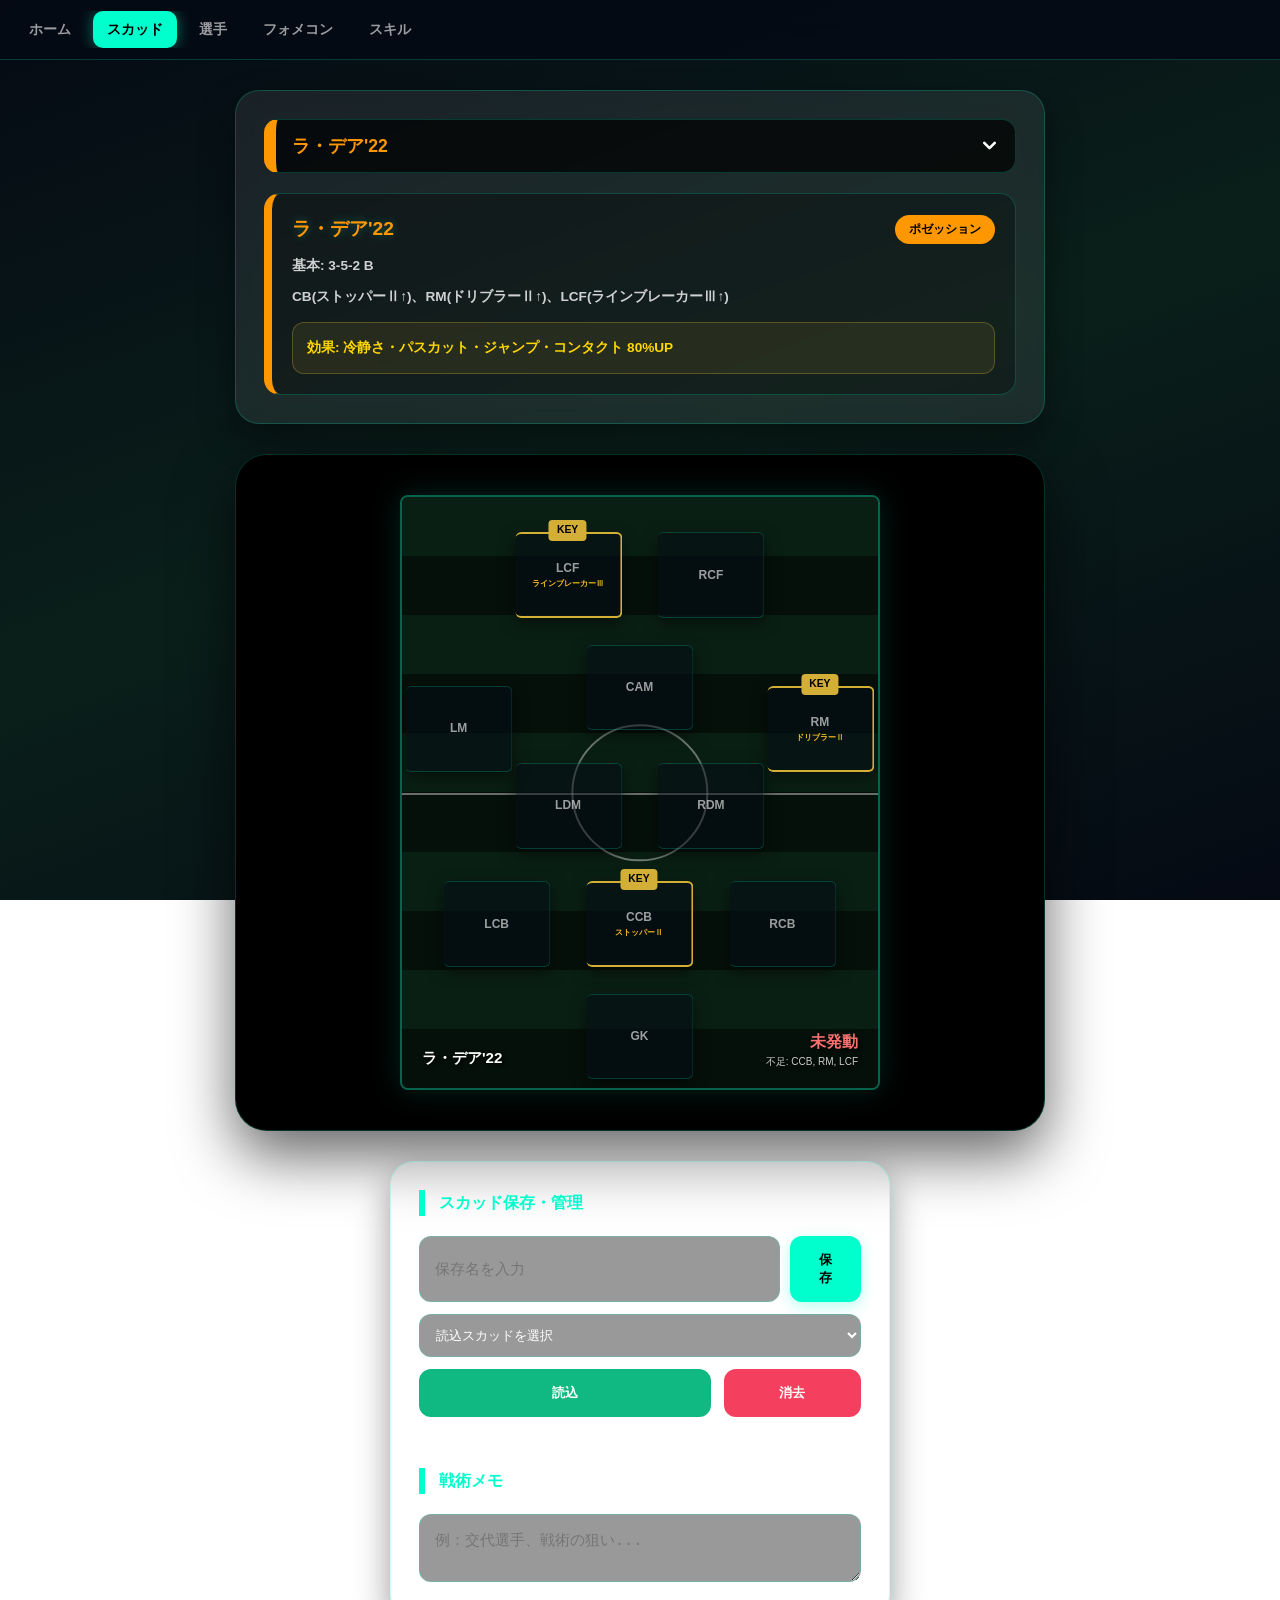
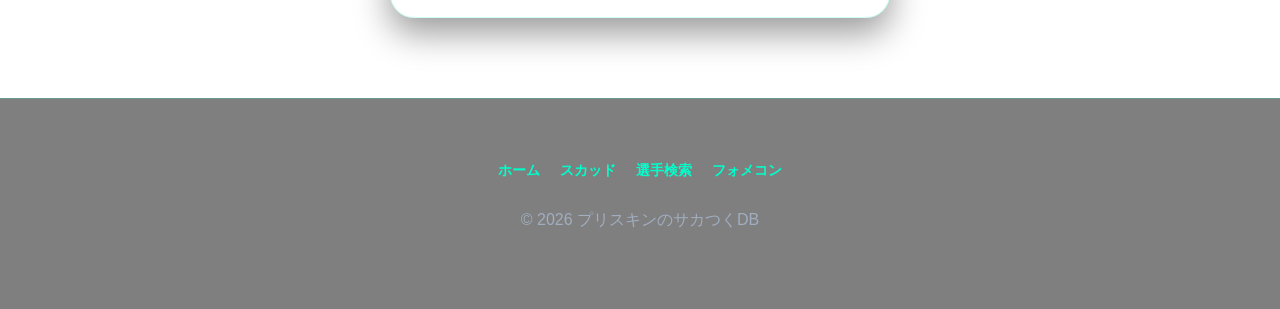
==== commit 3c8d5733: "aa" ====
--- a/builder.html
+++ b/builder.html
@@ -14,110 +14,175 @@
     <title>サカつく スカッドビルダー | プリスキンのサカつくDB</title>
     <style>
         :root {
-            --primary: #007bff;
-            --accent: #00bcd4;
-            --dark: #222;
-            --light-bg: #f8fafc;
-            --border: #e2e8f0;
-            --bg-gradient: linear-gradient(135deg, #4fc3f7, #007bff);
-            --field-line: rgba(255,255,255,0.8);
+            --sakatsuku-navy: #050a14;
+            --sakatsuku-deep-green: #0a1f1a;
+            --sakatsuku-mint: #00ffcc; 
+            --sakatsuku-blue: #007bff;
+            
+            --primary: var(--sakatsuku-mint);
+            --dark: var(--sakatsuku-navy);
+            --body-bg: linear-gradient(160deg, #050a14 0%, #0a1f1a 50%, #050a14 100%);
+            --card-bg: rgba(255, 255, 255, 0.08);
+            --border: rgba(0, 255, 204, 0.2);
+            --text-main: #ffffff;
+            --text-sub: #a0aec0;
+            --field-green-1: #143d2c;
+            --field-green-2: #0a1f14;
+            --field-line: rgba(255,255,255,0.4);
             --gold: #d4af37;
-            --effect-bg: #fff9c4;
-            --effect-text: #f57f17;
             --nav-height: 60px;
+
+            /* ポリシーカラー */
+            --color-possession: #ff9800;
+            --color-counter: #f44336;
+            --color-reaction: #2196f3;
+            --color-moving: #4caf50;
         }
 
         * { touch-action: manipulation; -webkit-tap-highlight-color: transparent; box-sizing: border-box; }
+        
+        html, body {
+            margin: 0; padding: 0; min-height: 100vh;
+            background: var(--body-bg); background-attachment: fixed;
+        }
+
         body { 
-            font-family: 'Helvetica Neue', Arial, 'Hiragino Kaku Gothic ProN', 'Hiragino Sans', Meiryo, sans-serif;
-            margin: 0; background-color: var(--light-bg);
-            background-image: radial-gradient(#d1d9e0 1px, transparent 1px);
-            background-size: 20px 20px; color: #333; line-height: 1.6;
-            padding-bottom: env(safe-area-inset-bottom); user-select: none;
+            font-family: 'Inter', 'Hiragino Kaku Gothic ProN', sans-serif;
+            color: var(--text-main); line-height: 1.6;
+            padding-bottom: env(safe-area-inset-bottom);
         }
 
         .topnav {
             display: flex; justify-content: flex-start; align-items: center;
-            background: var(--dark); color: #fff; height: var(--nav-height); 
-            padding: 0 10px; position: sticky; top: 0; z-index: 1000; 
-            box-shadow: 0 2px 10px rgba(0,0,0,0.2); padding-top: env(safe-area-inset-top);
-        }
-        .logo { display: none; }
-        .nav-links { display: flex; overflow-x: auto; white-space: nowrap; gap: 2px; width: 100%; }
+            background: rgba(5, 10, 20, 0.9); backdrop-filter: blur(15px);
+            height: var(--nav-height); padding: 0 15px; position: sticky; top: 0; z-index: 1000;
+            border-bottom: 1px solid var(--border);
+        }
+        .nav-links { display: flex; overflow-x: auto; white-space: nowrap; gap: 8px; width: 100%; }
         .nav-links::-webkit-scrollbar { display: none; }
-        .nav-links a { color: #fff; text-decoration: none; padding: 8px 10px; font-size: 0.85rem; font-weight: 600; border-radius: 5px; }
-        .nav-links a.current { background: rgba(255,255,255,0.15); }
-
-        .container { max-width: 900px; margin: 15px auto 40px; padding: 0 15px; }
-        .card { background: #fff; padding: 20px; border-radius: 15px; box-shadow: 0 10px 30px rgba(0,0,0,0.05); margin-bottom: 20px; border: 1px solid var(--border); }
-
-        #formationSelect { width: 100%; padding: 12px; border-radius: 8px; border: 2px solid #eee; font-size: 0.95rem; font-weight: bold; background-color: #f1f5f9; cursor: pointer; border-left-width: 10px; -webkit-appearance: none; }
-        #formationDesc { margin-top: 15px; padding: 15px; background: #fff; border-radius: 10px; font-size: 0.8rem; border-left: 6px solid var(--primary); box-shadow: 0 4px 6px rgba(0,0,0,0.02); }
-        .desc-header { display: flex; justify-content: space-between; align-items: center; margin-bottom: 8px; }
-        .desc-combo-name { font-size: 1rem; font-weight: 800; color: #1e293b; }
-        .desc-policy { padding: 4px 10px; border-radius: 6px; color: #fff; font-size: 0.7rem; font-weight: bold; }
-        .desc-f-type { color: #64748b; font-weight: bold; margin-bottom: 6px; display: block; font-size: 0.75rem; }
-        .desc-effect { background: var(--effect-bg); color: var(--effect-text); padding: 8px 12px; border-radius: 6px; font-weight: bold; margin-top: 10px; }
-
-        #field-container { position: relative; width: 100%; max-width: 500px; margin: 20px auto; aspect-ratio: 50 / 60; background: #1b5e20; border-radius: 15px; overflow: hidden; box-shadow: 0 15px 35px rgba(0,0,0,0.25); border: 4px solid #2e7d32; }
-        .field { position: relative; width: 100%; height: 100%; display: none; background: linear-gradient(to bottom, #2e7d32 0%, #1b5e20 100%); }
+        .nav-links a { 
+            color: rgba(255,255,255,0.6); text-decoration: none; padding: 8px 14px; 
+            font-size: 0.85rem; font-weight: 800; border-radius: 10px; transition: 0.3s;
+        }
+        .nav-links a.current { color: #000; background: var(--sakatsuku-mint); box-shadow: 0 0 15px rgba(0, 255, 204, 0.4); }
+
+        .container { max-width: 850px; margin: 30px auto; padding: 0 20px; }
+        
+        .card { 
+            background: var(--card-bg); backdrop-filter: blur(10px);
+            padding: 28px; border-radius: 24px; 
+            box-shadow: 0 15px 35px rgba(0,0,0,0.4); 
+            margin-bottom: 30px; border: 1px solid var(--border); 
+        }
+
+        #formationSelect { 
+            width: 100%; padding: 16px; border-radius: 14px; border: 1px solid var(--border); 
+            font-size: 1.1rem; font-weight: 900; background-color: rgba(0,0,0,0.7); color: #fff; cursor: pointer; 
+            border-left: 12px solid var(--sakatsuku-mint); appearance: none;
+            background-image: url("data:image/svg+xml;charset=UTF-8,%3Csvg xmlns='http://www.w3.org/2000/svg' viewBox='0 0 24 24' fill='none' stroke='%23ffffff' stroke-width='3' stroke-linecap='round' stroke-linejoin='round'%3E%3Cpolyline points='6 9 12 15 18 9'%3E%3C/polyline%3E%3C/svg%3E");
+            background-repeat: no-repeat; background-position: right 15px center; background-size: 1.2em;
+            transition: all 0.3s;
+        }
+
+        /* セレクトボックス内の各項目の色 */
+        optgroup { background: #1a202c; color: #fff; font-style: normal; font-weight: 900; }
+        option { background: #050a14; padding: 10px; font-weight: 700; }
+        
+        /* リスト表示時の文字色 */
+        .opt-possession { color: var(--color-possession) !important; }
+        .opt-counter { color: var(--color-counter) !important; }
+        .opt-reaction { color: var(--color-reaction) !important; }
+        .opt-moving { color: var(--color-moving) !important; }
+
+        #formationDesc { 
+            margin-top: 20px; padding: 20px; background: rgba(0,0,0,0.3); border-radius: 16px; 
+            font-size: 0.85rem; border: 1px solid var(--border); border-left: 8px solid var(--sakatsuku-mint); 
+        }
+        .desc-header { display: flex; justify-content: space-between; align-items: center; margin-bottom: 10px; }
+        .desc-combo-name { font-size: 1.2rem; font-weight: 900; color: var(--sakatsuku-mint); text-shadow: 0 0 10px rgba(0, 255, 204, 0.3); }
+        .desc-policy { padding: 5px 14px; border-radius: 20px; color: #000; font-size: 0.75rem; font-weight: 900; background: #fff; }
+        .desc-f-type { color: #fff; font-weight: 700; opacity: 0.8; font-size: 0.85rem; display: block; margin-bottom: 8px; }
+        .desc-effect { background: rgba(212, 175, 55, 0.1); color: #ffd700; padding: 14px; border-radius: 12px; font-weight: 800; margin-top: 14px; border: 1px solid rgba(212, 175, 55, 0.3); }
+
+        .field-wrapper {
+            background: #000; padding: 40px 15px; border-radius: 32px;
+            box-shadow: 0 25px 60px rgba(0,0,0,0.6); margin-bottom: 30px;
+            border: 1px solid var(--border);
+        }
+
+        #field-container { 
+            position: relative; width: 100%; max-width: 480px; margin: 0 auto; 
+            aspect-ratio: 50 / 62; background: var(--field-green-2); 
+            border-radius: 8px; overflow: hidden; border: 2px solid rgba(0,255,204,0.3); 
+            box-shadow: 0 0 30px rgba(0, 255, 204, 0.15);
+        }
+        .field { 
+            position: relative; width: 100%; height: 100%; display: none; 
+            background: repeating-linear-gradient(to bottom, #0a1f14 0%, #0a1f14 10%, #05100a 10%, #05100a 20%);
+        }
         .field::before { content: ""; position: absolute; top: 50%; left: 0; width: 100%; height: 2px; background: var(--field-line); }
-        .field::after { content: ""; position: absolute; top: 50%; left: 50%; width: 25%; aspect-ratio: 1; border: 2px solid var(--field-line); border-radius: 50%; transform: translate(-50%,-50%); }
-        .penalty-top, .penalty-bottom { position: absolute; left: 50%; transform: translateX(-50%); width: 60%; height: 16%; border: 2px solid var(--field-line); pointer-events: none; }
-        .penalty-top { top: 0; border-top: none; }
-        .penalty-bottom { bottom: 0; border-bottom: none; }
-
-        .position { position: absolute; width: 22%; height: 15%; background: rgba(0,0,0,0.8); border-radius: 6px; color: #fff; display: flex; flex-direction: column; align-items: center; justify-content: center; border: 1px solid rgba(255,255,255,0.2); z-index: 10; transform: translateX(-50%); cursor: pointer; padding: 2px; }
-        .position.is-key { border: 2.5px solid var(--gold); box-shadow: 0 0 15px rgba(212, 175, 55, 0.4); }
-        .position.is-key::before { content: "KEY"; position: absolute; top: -12px; left: 50%; transform: translateX(-50%); background: var(--gold); color: #000; font-size: 0.55rem; font-weight: 900; padding: 1px 6px; border-radius: 3px; }
-
-        .player-name { font-size: clamp(0.55rem, 2vw, 0.7rem); font-weight: bold; width: 100%; text-align: center; line-height: 1.1; overflow: hidden; word-break: break-all; margin-bottom: 1px; }
-        .player-style { font-size: 0.5rem; color: #4fc3f7; }
-        .target-style { font-size: 0.45rem; font-weight: 800; text-align: center; }
-        .target-style.met { color: #4ade80; }
+        .field::after { content: ""; position: absolute; top: 50%; left: 50%; width: 28%; aspect-ratio: 1; border: 2px solid var(--field-line); border-radius: 50%; transform: translate(-50%,-50%); }
+
+        .position { 
+            position: absolute; width: 22.5%; height: 14.5%; 
+            background: rgba(5, 10, 20, 0.95); border-radius: 6px; color: #fff; 
+            display: flex; flex-direction: column; align-items: center; justify-content: center; 
+            border: 1px solid rgba(0,255,204,0.2); z-index: 10; transform: translateX(-50%); cursor: pointer;
+            box-shadow: 0 5px 15px rgba(0,0,0,0.5); transition: 0.2s;
+        }
+        .position:hover { border-color: var(--sakatsuku-mint); box-shadow: 0 0 15px rgba(0, 255, 204, 0.3); }
+        .position.is-key { border: 2px solid var(--gold); }
+        .position.is-key::before { 
+            content: "KEY"; position: absolute; top: -14px; background: var(--gold); color: #000; 
+            font-size: 0.65rem; font-weight: 900; padding: 2px 8px; border-radius: 4px; 
+        }
+
+        .player-name { font-size: clamp(0.6rem, 2.2vw, 0.75rem); font-weight: 900; text-align: center; width: 100%; overflow: hidden; white-space: nowrap; text-overflow: ellipsis; }
+        .player-style { font-size: 0.55rem; color: var(--sakatsuku-mint); font-weight: 700; opacity: 0.8; }
+        .target-style { font-size: 0.5rem; font-weight: 900; }
+        .target-style.met { color: #4ade80; text-shadow: 0 0 5px #4ade80; }
         .target-style.not-met { color: #fbbf24; }
 
-        .f-name-display { position: absolute; bottom: 12px; left: 15px; max-width: 35%; font-weight: 900; font-size: 0.8rem; text-shadow: 2px 2px 4px #000; color: #fff; pointer-events: none; }
-        .f-check-display { position: absolute; bottom: 12px; right: 15px; text-align: right; text-shadow: 2px 2px 4px #000; color: #fff; pointer-events: none;}
-        .status-active { color: #facc15; font-weight: 900; font-size: 0.9rem; }
-        .status-inactive { color: #f87171; font-weight: 900; font-size: 0.8rem; }
+        .f-name-display { position: absolute; bottom: 18px; left: 20px; font-weight: 900; font-size: 0.95rem; text-shadow: 2px 2px 4px #000; color: #fff; }
+        .f-check-display { position: absolute; bottom: 18px; right: 20px; text-align: right; text-shadow: 2px 2px 4px #000; color: #fff; }
 
         .admin-card { max-width: 500px; margin: 20px auto 40px; }
-        .section-title { display: block; font-weight: 800; margin-bottom: 12px; font-size: 0.95rem; border-left: 5px solid var(--primary); padding-left: 10px; }
-        textarea { width: 100%; height: 120px; padding: 10px; border: 1px solid var(--border); border-radius: 8px; resize: none; font-size: 0.9rem; }
-        button { cursor: pointer; border: none; font-weight: bold; border-radius: 8px; }
-        #saveFormation { background: var(--primary); color: white; }
-        #loadBtn { background: #28a745; color: white; width: 65%; margin-right: 5%; padding: 12px; }
-        #deleteBtn { background: #ef4444; color: white; width: 30%; padding: 12px; }
-
-        footer { text-align: center; padding: 40px 15px; background: var(--dark); color: #999; margin-top: 40px; }
-        .footer-nav { display: flex; flex-wrap: wrap; justify-content: center; gap: 12px; font-size: 0.8rem; margin-bottom: 15px; }
-        .footer-nav a { color: var(--accent); text-decoration: none; font-weight: bold; }
-        .footer-nav a.current-footer { color: #fff; text-decoration: underline; }
-        .copyright { font-size: 0.75rem; }
-
-        .modal { display: none; position: fixed; z-index: 2000; left: 0; top: 0; width: 100%; height: 100%; background: rgba(0,0,0,0.8); align-items: center; justify-content: center; padding: 20px; }
-        .modal-content { background: white; width: 100%; max-width: 400px; border-radius: 16px; overflow-y: auto; max-height: 90vh; }
-        .modal-mini { max-width: 300px; padding: 20px; text-align: center; }
-        .modal-btn { display: block; width: 100%; padding: 15px; margin: 10px 0; font-size: 0.9rem; }
-        .btn-detail { background: var(--primary); color: white; }
-        .btn-delete { background: #fee2e2; color: #b91c1c; }
-        .btn-cancel { background: #f1f5f9; color: #64748b; }
-        .modal-header { background: var(--bg-gradient); color: white; padding: 20px; text-align: center; }
-        .modal-body { padding: 20px; }
-        .modal-row { display: flex; justify-content: space-between; padding: 8px 0; border-bottom: 1px solid #f1f5f9; }
-        .modal-label { font-weight: bold; color: #64748b; font-size: 0.8rem; }
-        .modal-val { font-weight: 600; }
-        .skill-section { margin-top: 15px; background: #f8fafc; padding: 10px; border-radius: 8px; }
-        .slot { display: flex; justify-content: space-between; align-items: center; background: #fff; padding: 8px; border-radius: 6px; margin-bottom: 5px; border: 1px solid #cbd5e1; font-size: 0.8rem; }
-        .slot-name { font-weight: bold; color: var(--primary); text-decoration: underline; }
-        .close-btn { width: 100%; padding: 15px; background: #eee; border: none; font-weight: bold; }
+        .section-title { display: block; font-weight: 900; margin-bottom: 20px; border-left: 6px solid var(--sakatsuku-mint); padding-left: 14px; color: var(--sakatsuku-mint); }
+        
+        input[type="text"], textarea { 
+            width: 100%; padding: 15px; border: 1px solid var(--border); border-radius: 12px; 
+            background: rgba(0,0,0,0.4); color: #fff; font-size: 0.95rem;
+        }
+        
+        button { cursor: pointer; border: none; font-weight: 900; border-radius: 12px; transition: 0.2s; }
+        #saveFormation { background: var(--sakatsuku-mint); color: #000; padding: 15px 25px; box-shadow: 0 4px 15px rgba(0,255,204,0.3); }
+        #loadBtn { background: #10b981; color: white; width: 66%; padding: 15px; margin-right: 3%; }
+        #deleteBtn { background: #f43f5e; color: white; width: 31%; padding: 15px; }
+
+        footer { text-align: center; padding: 60px 20px; background: rgba(0,0,0,0.5); color: var(--text-sub); margin-top: 80px; border-top: 1px solid var(--border); }
+        .footer-nav { display: flex; flex-wrap: wrap; justify-content: center; gap: 20px; font-size: 0.9rem; margin-bottom: 25px; }
+        .footer-nav a { color: var(--sakatsuku-mint); text-decoration: none; font-weight: bold; }
+
+        .modal { display: none; position: fixed; z-index: 2000; left: 0; top: 0; width: 100%; height: 100%; background: rgba(5, 10, 20, 0.9); backdrop-filter: blur(10px); align-items: center; justify-content: center; }
+        .modal-content { background: #1a202c; border: 1px solid var(--border); width: 90%; max-width: 420px; border-radius: 28px; overflow: hidden; animation: slideUp 0.3s; }
+        .modal-mini { padding: 40px 24px; text-align: center; }
+        .modal-btn { display: block; width: 90%; padding: 18px; margin: 12px auto; border-radius: 16px; font-size: 1rem; font-weight: 900; }
+        .btn-detail { background: var(--sakatsuku-mint); color: #000; }
+        .btn-delete { background: rgba(225, 29, 72, 0.1); color: #e11d48; border: 1px solid #e11d48; }
+        .btn-cancel { background: #2d3748; color: #fff; }
+        
+        .modal-header { background: var(--dark); color: var(--sakatsuku-mint); padding: 28px; text-align: center; border-bottom: 1px solid var(--border); }
+        .modal-body { padding: 28px; color: #fff; }
+        .modal-row { display: flex; justify-content: space-between; padding: 14px 0; border-bottom: 1px solid rgba(255,255,255,0.05); }
+        .modal-label { color: var(--text-sub); font-size: 0.85rem; }
+        .modal-val { font-weight: 900; }
+        .close-btn { width: 100%; padding: 22px; background: #2d3748; color: #fff; font-weight: 900; border: none; }
+        @keyframes slideUp { from { transform: translateY(40px); opacity: 0; } to { transform: translateY(0); opacity: 1; } }
     </style>
 </head>
 <body>
 
 <header class="topnav">
-    <a href="index.html" class="logo">サカつくDB</a>
     <nav class="nav-links">
         <a href="index.html">ホーム</a>
         <a href="builder.html" class="current">スカッド</a>
@@ -130,84 +195,84 @@
 <div class="container">
     <div class="card">
         <select id="formationSelect">
-            <optgroup label="金コンボ (Lv.20)">
-                <option value="la-dea">ラ・デア'22</option>
-                <option value="la-roja">ラ・ロハ'24</option>
-                <option value="les-bleus">レ・ブルー'98</option>
-                <option value="diabolo-milano">ディアボロ・ディ・ミラノ'99</option>
-                <option value="gorden-zonen">ゴーデンゾーネン'94</option>
-                <option value="selecaodas-kinas">セレソン・ダス・キナス'16</option>
-                <option value="soberano">ソベラーノ'94</option>
-                <option value="albiceleste">アルビセレステ'01</option>
+            <optgroup label="ポゼッション">
+                <option value="la-dea" class="opt-possession">ラ・デア'22</option>
+                <option value="la-roja" class="opt-possession">ラ・ロハ'24</option>
+                <option value="los-cafeteros" class="opt-possession">ロス・カフェテロス'94</option>
             </optgroup>
-            <optgroup label="金コンボ (ミッション)">
-                <option value="encarnados">エンカルナードス'23</option>
-                <option value="river">リーベル'18</option>
-                <option value="canarinho">カナリア軍団'06</option>
-                <option value="los-cafeteros">ロス・カフェテロス'94</option>
+            <optgroup label="カウンター">
+                <option value="les-bleus" class="opt-counter">レ・ブルー'98</option>
+                <option value="diabolo-milano" class="opt-counter">ディアボロ・ディ・ミラノ'99</option>
+                <option value="river" class="opt-counter">リーベル'18</option>
+            </optgroup>
+            <optgroup label="リアクション">
+                <option value="gorden-zonen" class="opt-reaction">ゴーデンゾーネン'94</option>
+                <option value="selecaodas-kinas" class="opt-reaction">セレソン・ダス・キナス'16</option>
+                <option value="encarnados" class="opt-reaction">エンカルナードス'23</option>
+            </optgroup>
+            <optgroup label="ムービング">
+                <option value="soberano" class="opt-moving">ソベラーノ'94</option>
+                <option value="albiceleste" class="opt-moving">アルビセレステ'01</option>
+                <option value="canarinho" class="opt-moving">カナリア軍団'06</option>
             </optgroup>
         </select>
         <div id="formationDesc"></div>
     </div>
 
-    <div id="field-container">
-        <div class="field" id="field-la-dea"><div class="penalty-top"></div><div class="penalty-bottom"></div><div class="position" style="top:84%; left:50%;" data-pos="GK">GK</div><div class="position" style="top:65%; left:20%;" data-pos="LCB">LCB</div><div class="position" style="top:65%; left:50%;" data-pos="CCB">CCB</div><div class="position" style="top:65%; left:80%;" data-pos="RCB">RCB</div><div class="position" style="top:45%; left:35%;" data-pos="LDM">LDM</div><div class="position" style="top:45%; left:65%;" data-pos="RDM">RDM</div><div class="position" style="top:32%; left:12%;" data-pos="LM">LM</div><div class="position" style="top:25%; left:50%;" data-pos="CAM">CAM</div><div class="position" style="top:32%; left:88%;" data-pos="RM">RM</div><div class="position" style="top:6%; left:35%;" data-pos="LCF">LCF</div><div class="position" style="top:6%; left:65%;" data-pos="RCF">RCF</div></div>
-        
-        <div class="field" id="field-la-roja"><div class="penalty-top"></div><div class="penalty-bottom"></div><div class="position" style="top:84%; left:50%;" data-pos="GK">GK</div><div class="position" style="top:68%; left:12%;" data-pos="LB">LB</div><div class="position" style="top:68%; left:37%;" data-pos="LCB">LCB</div><div class="position" style="top:68%; left:63%;" data-pos="RCB">RCB</div><div class="position" style="top:68%; left:88%;" data-pos="RB">RB</div><div class="position" style="top:45%; left:30%;" data-pos="LDM">LDM</div><div class="position" style="top:45%; left:70%;" data-pos="RDM">RDM</div><div class="position" style="top:25%; left:50%;" data-pos="AM">AM</div><div class="position" style="top:7%; left:12%;" data-pos="LW">LW</div><div class="position" style="top:5%; left:50%;" data-pos="CF">CF</div><div class="position" style="top:7%; left:88%;" data-pos="RW">RW</div></div>
-        <div class="field" id="field-encarnados"></div>
-        <div class="field" id="field-river"></div>
-
-        <div class="field" id="field-les-bleus"><div class="penalty-top"></div><div class="penalty-bottom"></div><div class="position" style="top:84%; left:50%;" data-pos="GK">GK</div><div class="position" style="top:68%; left:12%;" data-pos="LB">LB</div><div class="position" style="top:68%; left:37%;" data-pos="LCB">LCB</div><div class="position" style="top:68%; left:63%;" data-pos="RCB">RCB</div><div class="position" style="top:68%; left:88%;" data-pos="RB">RB</div><div class="position" style="top:48%; left:22%;" data-pos="LDM">LDM</div><div class="position" style="top:52%; left:50%;" data-pos="CDM">CDM</div><div class="position" style="top:48%; left:78%;" data-pos="RDM">RDM</div><div class="position" style="top:28%; left:50%;" data-pos="AM">AM</div><div class="position" style="top:6%; left:35%;" data-pos="LCF">LCF</div><div class="position" style="top:6%; left:65%;" data-pos="RCF">RCF</div></div>
-        <div class="field" id="field-los-cafeteros"></div>
-
-        <div class="field" id="field-canarinho"><div class="penalty-top"></div><div class="penalty-bottom"></div><div class="position" style="top:84%; left:50%;" data-pos="GK">GK</div><div class="position" style="top:68%; left:12%;" data-pos="LB">LB</div><div class="position" style="top:68%; left:37%;" data-pos="LCB">LCB</div><div class="position" style="top:68%; left:63%;" data-pos="RCB">RCB</div><div class="position" style="top:68%; left:88%;" data-pos="RB">RB</div><div class="position" style="top:48%; left:35%;" data-pos="LDM">LDM</div><div class="position" style="top:48%; left:65%;" data-pos="RDM">RDM</div><div class="position" style="top:28%; left:20%;" data-pos="LAM">LAM</div><div class="position" style="top:28%; left:80%;" data-pos="RAM">RAM</div><div class="position" style="top:6%; left:35%;" data-pos="LCF">LCF</div><div class="position" style="top:6%; left:65%;" data-pos="RCF">RCF</div></div>
-
-        <div class="field" id="field-diabolo-milano"><div class="penalty-top"></div><div class="penalty-bottom"></div><div class="position" style="top:84%; left:50%;" data-pos="GK">GK</div><div class="position" style="top:68%; left:22%;" data-pos="LCB">LCB</div><div class="position" style="top:68%; left:50%;" data-pos="CCB">CCB</div><div class="position" style="top:68%; left:78%;" data-pos="RCB">RCB</div><div class="position" style="top:45%; left:35%;" data-pos="LDM">LDM</div><div class="position" style="top:45%; left:65%;" data-pos="RDM">RDM</div><div class="position" style="top:32%; left:12%;" data-pos="LM">LM</div><div class="position" style="top:32%; left:88%;" data-pos="RM">RM</div><div class="position" style="top:7%; left:12%;" data-pos="LW">LW</div><div class="position" style="top:5%; left:50%;" data-pos="CF">CF</div><div class="position" style="top:7%; left:88%;" data-pos="RW">RW</div></div>
-        <div class="field" id="field-gorden-zonen"><div class="penalty-top"></div><div class="penalty-bottom"></div><div class="position" style="top:84%; left:50%;" data-pos="GK">GK</div><div class="position" style="top:68%; left:22%;" data-pos="LCB">LCB</div><div class="position" style="top:68%; left:50%;" data-pos="CCB">CCB</div><div class="position" style="top:68%; left:78%;" data-pos="RCB">RCB</div><div class="position" style="top:45%; left:35%;" data-pos="LDM">LDM</div><div class="position" style="top:45%; left:65%;" data-pos="RDM">RDM</div><div class="position" style="top:25%; left:35%;" data-pos="LAM">LAM</div><div class="position" style="top:25%; left:65%;" data-pos="RAM">RAM</div><div class="position" style="top:7%; left:12%;" data-pos="LW">LW</div><div class="position" style="top:5%; left:50%;" data-pos="CF">CF</div><div class="position" style="top:7%; left:88%;" data-pos="RW">RW</div></div>
-        <div class="field" id="field-selecaodas-kinas"><div class="penalty-top"></div><div class="penalty-bottom"></div><div class="position" style="top:84%; left:50%;" data-pos="GK">GK</div><div class="position" style="top:68%; left:12%;" data-pos="LB">LB</div><div class="position" style="top:68%; left:37%;" data-pos="LCB">LCB</div><div class="position" style="top:68%; left:63%;" data-pos="RCB">RCB</div><div class="position" style="top:68%; left:88%;" data-pos="RB">RB</div><div class="position" style="top:48%; left:50%;" data-pos="DM">DM</div><div class="position" style="top:32%; left:12%;" data-pos="LM">LM</div><div class="position" style="top:28%; left:50%;" data-pos="AM">AM</div><div class="position" style="top:32%; left:88%;" data-pos="RM">RM</div><div class="position" style="top:6%; left:35%;" data-pos="LCF">LCF</div><div class="position" style="top:6%; left:65%;" data-pos="RCF">RCF</div></div>
-        <div class="field" id="field-soberano"><div class="penalty-top"></div><div class="penalty-bottom"></div><div class="position" style="top:84%; left:50%;" data-pos="GK">GK</div><div class="position" style="top:68%; left:12%;" data-pos="LB">LB</div><div class="position" style="top:68%; left:37%;" data-pos="LCB">LCB</div><div class="position" style="top:68%; left:63%;" data-pos="RCB">RCB</div><div class="position" style="top:68%; left:88%;" data-pos="RB">RB</div><div class="position" style="top:48%; left:50%;" data-pos="DM">DM</div><div class="position" style="top:30%; left:22%;" data-pos="LAM">LAM</div><div class="position" style="top:32%; left:50%;" data-pos="CAM">CAM</div><div class="position" style="top:30%; left:78%;" data-pos="RAM">RAM</div><div class="position" style="top:6%; left:35%;" data-pos="LCF">LCF</div><div class="position" style="top:6%; left:65%;" data-pos="RCF">RCF</div></div>
-        <div class="field" id="field-albiceleste"><div class="penalty-top"></div><div class="penalty-bottom"></div><div class="position" style="top:84%; left:50%;" data-pos="GK">GK</div><div class="position" style="top:68%; left:22%;" data-pos="LCB">LCB</div><div class="position" style="top:68%; left:50%;" data-pos="CCB">CCB</div><div class="position" style="top:68%; left:78%;" data-pos="RCB">RCB</div><div class="position" style="top:48%; left:50%;" data-pos="DM">DM</div><div class="position" style="top:32%; left:12%;" data-pos="LM">LM</div><div class="position" style="top:28%; left:50%;" data-pos="AM">AM</div><div class="position" style="top:32%; left:88%;" data-pos="RM">RM</div><div class="position" style="top:7%; left:12%;" data-pos="LW">LW</div><div class="position" style="top:5%; left:50%;" data-pos="CF">CF</div><div class="position" style="top:7%; left:88%;" data-pos="RW">RW</div></div>
-
-        <div id="disp-f-name" class="f-name-display"></div>
-        <div id="disp-f-check" class="f-check-display"></div>
+    <div class="field-wrapper">
+        <div id="field-container">
+            <div class="field" id="field-la-dea"><div class="penalty-top"></div><div class="penalty-bottom"></div><div class="position" style="top:84%; left:50%;" data-pos="GK">GK</div><div class="position" style="top:65%; left:20%;" data-pos="LCB">LCB</div><div class="position" style="top:65%; left:50%;" data-pos="CCB">CCB</div><div class="position" style="top:65%; left:80%;" data-pos="RCB">RCB</div><div class="position" style="top:45%; left:35%;" data-pos="LDM">LDM</div><div class="position" style="top:45%; left:65%;" data-pos="RDM">RDM</div><div class="position" style="top:32%; left:12%;" data-pos="LM">LM</div><div class="position" style="top:25%; left:50%;" data-pos="CAM">CAM</div><div class="position" style="top:32%; left:88%;" data-pos="RM">RM</div><div class="position" style="top:6%; left:35%;" data-pos="LCF">LCF</div><div class="position" style="top:6%; left:65%;" data-pos="RCF">RCF</div></div>
+            <div class="field" id="field-la-roja"><div class="penalty-top"></div><div class="penalty-bottom"></div><div class="position" style="top:84%; left:50%;" data-pos="GK">GK</div><div class="position" style="top:68%; left:12%;" data-pos="LB">LB</div><div class="position" style="top:68%; left:37%;" data-pos="LCB">LCB</div><div class="position" style="top:68%; left:63%;" data-pos="RCB">RCB</div><div class="position" style="top:68%; left:88%;" data-pos="RB">RB</div><div class="position" style="top:45%; left:30%;" data-pos="LDM">LDM</div><div class="position" style="top:45%; left:70%;" data-pos="RDM">RDM</div><div class="position" style="top:25%; left:50%;" data-pos="AM">AM</div><div class="position" style="top:7%; left:12%;" data-pos="LW">LW</div><div class="position" style="top:5%; left:50%;" data-pos="CF">CF</div><div class="position" style="top:7%; left:88%;" data-pos="RW">RW</div></div>
+            <div class="field" id="field-encarnados"></div>
+            <div class="field" id="field-river"></div>
+            <div class="field" id="field-les-bleus"><div class="penalty-top"></div><div class="penalty-bottom"></div><div class="position" style="top:84%; left:50%;" data-pos="GK">GK</div><div class="position" style="top:68%; left:12%;" data-pos="LB">LB</div><div class="position" style="top:68%; left:37%;" data-pos="LCB">LCB</div><div class="position" style="top:68%; left:63%;" data-pos="RCB">RCB</div><div class="position" style="top:68%; left:88%;" data-pos="RB">RB</div><div class="position" style="top:48%; left:22%;" data-pos="LDM">LDM</div><div class="position" style="top:52%; left:50%;" data-pos="CDM">CDM</div><div class="position" style="top:48%; left:78%;" data-pos="RDM">RDM</div><div class="position" style="top:28%; left:50%;" data-pos="AM">AM</div><div class="position" style="top:6%; left:35%;" data-pos="LCF">LCF</div><div class="position" style="top:6%; left:65%;" data-pos="RCF">RCF</div></div>
+            <div class="field" id="field-los-cafeteros"></div>
+            <div class="field" id="field-canarinho"><div class="penalty-top"></div><div class="penalty-bottom"></div><div class="position" style="top:84%; left:50%;" data-pos="GK">GK</div><div class="position" style="top:68%; left:12%;" data-pos="LB">LB</div><div class="position" style="top:68%; left:37%;" data-pos="LCB">LCB</div><div class="position" style="top:68%; left:63%;" data-pos="RCB">RCB</div><div class="position" style="top:68%; left:88%;" data-pos="RB">RB</div><div class="position" style="top:48%; left:35%;" data-pos="LDM">LDM</div><div class="position" style="top:48%; left:65%;" data-pos="RDM">RDM</div><div class="position" style="top:28%; left:20%;" data-pos="LAM">LAM</div><div class="position" style="top:28%; left:80%;" data-pos="RAM">RAM</div><div class="position" style="top:6%; left:35%;" data-pos="LCF">LCF</div><div class="position" style="top:6%; left:65%;" data-pos="RCF">RCF</div></div>
+            <div class="field" id="field-diabolo-milano"><div class="penalty-top"></div><div class="penalty-bottom"></div><div class="position" style="top:84%; left:50%;" data-pos="GK">GK</div><div class="position" style="top:68%; left:22%;" data-pos="LCB">LCB</div><div class="position" style="top:68%; left:50%;" data-pos="CCB">CCB</div><div class="position" style="top:68%; left:78%;" data-pos="RCB">RCB</div><div class="position" style="top:45%; left:35%;" data-pos="LDM">LDM</div><div class="position" style="top:45%; left:65%;" data-pos="RDM">RDM</div><div class="position" style="top:32%; left:12%;" data-pos="LM">LM</div><div class="position" style="top:32%; left:88%;" data-pos="RM">RM</div><div class="position" style="top:7%; left:12%;" data-pos="LW">LW</div><div class="position" style="top:5%; left:50%;" data-pos="CF">CF</div><div class="position" style="top:7%; left:88%;" data-pos="RW">RW</div></div>
+            <div class="field" id="field-gorden-zonen"><div class="penalty-top"></div><div class="penalty-bottom"></div><div class="position" style="top:84%; left:50%;" data-pos="GK">GK</div><div class="position" style="top:68%; left:22%;" data-pos="LCB">LCB</div><div class="position" style="top:68%; left:50%;" data-pos="CCB">CCB</div><div class="position" style="top:68%; left:78%;" data-pos="RCB">RCB</div><div class="position" style="top:45%; left:35%;" data-pos="LDM">LDM</div><div class="position" style="top:45%; left:65%;" data-pos="RDM">RDM</div><div class="position" style="top:25%; left:35%;" data-pos="LAM">LAM</div><div class="position" style="top:25%; left:65%;" data-pos="RAM">RAM</div><div class="position" style="top:7%; left:12%;" data-pos="LW">LW</div><div class="position" style="top:5%; left:50%;" data-pos="CF">CF</div><div class="position" style="top:7%; left:88%;" data-pos="RW">RW</div></div>
+            <div class="field" id="field-selecaodas-kinas"><div class="penalty-top"></div><div class="penalty-bottom"></div><div class="position" style="top:84%; left:50%;" data-pos="GK">GK</div><div class="position" style="top:68%; left:12%;" data-pos="LB">LB</div><div class="position" style="top:68%; left:37%;" data-pos="LCB">LCB</div><div class="position" style="top:68%; left:63%;" data-pos="RCB">RCB</div><div class="position" style="top:68%; left:88%;" data-pos="RB">RB</div><div class="position" style="top:48%; left:50%;" data-pos="DM">DM</div><div class="position" style="top:32%; left:12%;" data-pos="LM">LM</div><div class="position" style="top:28%; left:50%;" data-pos="AM">AM</div><div class="position" style="top:32%; left:88%;" data-pos="RM">RM</div><div class="position" style="top:6%; left:35%;" data-pos="LCF">LCF</div><div class="position" style="top:6%; left:65%;" data-pos="RCF">RCF</div></div>
+            <div class="field" id="field-soberano"><div class="penalty-top"></div><div class="penalty-bottom"></div><div class="position" style="top:84%; left:50%;" data-pos="GK">GK</div><div class="position" style="top:68%; left:12%;" data-pos="LB">LB</div><div class="position" style="top:68%; left:37%;" data-pos="LCB">LCB</div><div class="position" style="top:68%; left:63%;" data-pos="RCB">RCB</div><div class="position" style="top:68%; left:88%;" data-pos="RB">RB</div><div class="position" style="top:48%; left:50%;" data-pos="DM">DM</div><div class="position" style="top:30%; left:22%;" data-pos="LAM">LAM</div><div class="position" style="top:32%; left:50%;" data-pos="CAM">CAM</div><div class="position" style="top:30%; left:78%;" data-pos="RAM">RAM</div><div class="position" style="top:6%; left:35%;" data-pos="LCF">LCF</div><div class="position" style="top:6%; left:65%;" data-pos="RCF">RCF</div></div>
+            <div class="field" id="field-albiceleste"><div class="penalty-top"></div><div class="penalty-bottom"></div><div class="position" style="top:84%; left:50%;" data-pos="GK">GK</div><div class="position" style="top:68%; left:22%;" data-pos="LCB">LCB</div><div class="position" style="top:68%; left:50%;" data-pos="CCB">CCB</div><div class="position" style="top:68%; left:78%;" data-pos="RCB">RCB</div><div class="position" style="top:48%; left:50%;" data-pos="DM">DM</div><div class="position" style="top:32%; left:12%;" data-pos="LM">LM</div><div class="position" style="top:28%; left:50%;" data-pos="AM">AM</div><div class="position" style="top:32%; left:88%;" data-pos="RM">RM</div><div class="position" style="top:7%; left:12%;" data-pos="LW">LW</div><div class="position" style="top:5%; left:50%;" data-pos="CF">CF</div><div class="position" style="top:7%; left:88%;" data-pos="RW">RW</div></div>
+
+            <div id="disp-f-name" class="f-name-display"></div>
+            <div id="disp-f-check" class="f-check-display"></div>
+        </div>
     </div>
 
     <div class="card admin-card">
         <span class="section-title">スカッド保存・管理</span>
-        <div style="display: flex; gap: 10px; margin-bottom: 10px;">
-            <input type="text" id="saveName" placeholder="保存名を入力" style="flex: 1; padding: 10px; border-radius: 8px; border: 1px solid var(--border);">
-            <button id="saveFormation" style="padding: 10px 15px;">保存</button>
+        <div style="display: flex; gap: 10px; margin-bottom: 12px;">
+            <input type="text" id="saveName" placeholder="保存名を入力">
+            <button id="saveFormation">保存</button>
         </div>
-        <select id="loadFormation" style="width: 100%; padding: 10px; border-radius: 8px; border: 1px solid var(--border); margin-bottom: 10px;"></select>
+        <select id="loadFormation" style="width: 100%; padding: 12px; border-radius: 12px; background: rgba(0,0,0,0.4); color:#fff; border: 1px solid var(--border); margin-bottom: 12px;"></select>
         <div style="display: flex;">
             <button id="loadBtn">読込</button>
             <button id="deleteBtn">消去</button>
         </div>
         <br><br>
         <span class="section-title">戦術メモ</span>
-        <textarea id="userMemo"></textarea>
+        <textarea id="userMemo" placeholder="例：交代選手、戦術の狙い..."></textarea>
     </div>
 </div>
 
 <footer>
     <div class="footer-nav">
         <a href="index.html">ホーム</a>
-        <a href="builder.html" class="current-footer">スカッド</a>
+        <a href="builder.html">スカッド</a>
         <a href="search.html">選手検索</a>
         <a href="formation-search.html">フォメコン</a>
-        <a href="skills.html">スキル検索</a>
     </div>
     <p class="copyright">&copy; 2026 プリスキンのサカつくDB</p>
 </footer>
 
-<div id="playerActionModal" class="modal"><div class="modal-content modal-mini"><h3 id="targetPlayerTitle">選手名</h3><button class="modal-btn btn-detail" id="btnGoToDetail">詳細確認</button><button class="modal-btn btn-delete" id="btnRemovePlayer">外す</button><button class="modal-btn btn-cancel" onclick="closeActionModal()">閉じる</button></div></div>
+<div id="playerActionModal" class="modal"><div class="modal-content modal-mini"><h3 id="targetPlayerTitle">選手名</h3><button class="modal-btn btn-detail" id="btnGoToDetail">詳細確認・スキル編集</button><button class="modal-btn btn-delete" id="btnRemovePlayer">スカッドから外す</button><button class="modal-btn btn-cancel" onclick="closeActionModal()">キャンセル</button></div></div>
 <div id="detailModal" class="modal"><div class="modal-content"><div class="modal-header"><h2 id="modalPlayerName"></h2></div><div class="modal-body"><div id="modalStats"></div><div class="skill-section"><h3>追加スキル</h3><div id="modalSlots"></div></div></div><button class="close-btn" onclick="closeDetailModal()">閉じる</button></div></div>
 
 <script>
     let formationState = JSON.parse(localStorage.getItem('formationState')) || {};
     let formationMemos = JSON.parse(localStorage.getItem('formationMemos')) || {};
     let savedFormations = JSON.parse(localStorage.getItem('savedFormations')) || {};
-    let allSkills = [];
     let currentActivePos = null;
 
     const formationSelect = document.getElementById('formationSelect');
@@ -217,11 +282,6 @@
     const fCheckDisp = document.getElementById('disp-f-check');
     const memoArea = document.getElementById('userMemo');
 
-    // フィールドコピー処理
-    document.getElementById('field-encarnados').innerHTML = document.getElementById('field-la-roja').innerHTML;
-    document.getElementById('field-river').innerHTML = document.getElementById('field-la-roja').innerHTML;
-    document.getElementById('field-los-cafeteros').innerHTML = document.getElementById('field-les-bleus').innerHTML;
-
     const POLICY_DATA = {
         'ポゼッション': { color: '#ff9800' },
         'カウンター': { color: '#f44336' },
@@ -232,18 +292,16 @@
     const formationData = {
         'la-dea': { label: "ラ・デア'22", policy: "ポゼッション", fType: "3-5-2 B", keyText: "CB(ストッパーⅡ↑)、RM(ドリブラーⅡ↑)、LCF(ラインブレーカーⅢ↑)", effect: "冷静さ・パスカット・ジャンプ・コンタクト 80%UP", keys: [{pos:'CCB',s:'ストッパー',l:2,label:'ストッパーⅡ'},{pos:'RM',s:'ドリブラー',l:2,label:'ドリブラーⅡ'},{pos:'LCF',s:'ラインブレーカー',l:3,label:'ラインブレーカーⅢ'}] },
         'la-roja': { label: "ラ・ロハ'24", policy: "ポゼッション", fType: "4-3-3 B", keyText: "RB(攻撃的FBⅡ↑)、RDM(パサーⅡ↑)、RW(ドリブラーⅢ↑)", effect: "冷静さ・精度・パスカット・コンタクト 80%UP", keys: [{pos:'RB',s:'攻撃的FB',l:2,label:'攻撃的FBⅡ'},{pos:'RDM',s:'パサー',l:2,label:'パサーⅡ'},{pos:'RW',s:'ドリブラー',l:3,label:'ドリブラーⅢ'}] },
-        'les-bleus': { label: "レ・ブルー'98", policy: "カウンター", fType: "4-4-2 D", keyText: "LB(守備的FBⅡ↑)、AM(セントラルMFⅡ↑)、RCF(ストライカーⅢ↑)", effect: "力・ジャンプ・コンタクト・敏捷性 80%UP", keys: [{pos:'LB',s:'守備的FB',l:2,label:'守備的FBⅡ'},{pos:'AM',s:'セントラルMF',l:2,label:'セントラルMFⅡ'},{pos:'RCF',s:'ストライカー',l:3,label:'ストライカーⅢ'}] },
-        'diabolo-milano': { label: "ディアボロ'99", policy: "カウンター", fType: "3-4-3 B", keyText: "RCB(組立CBⅡ↑)、RDM(セントラルMFⅢ↑)、LW(ドリブラーⅡ↑)", effect: "キープ・突破・ジャンプ・コンタクト 80%UP", keys: [{pos:'RCB',s:'組立CB',l:2,label:'組立CBⅡ'},{pos:'RDM',s:'セントラルMF',l:3,label:'セントラルMFⅢ'},{pos:'LW',s:'ドリブラー',l:2,label:'ドリブラーⅡ'}] },
-        'gorden-zonen': { label: "ゴーデンゾーネン'94", policy: "リアクション", fType: "3-4-3 C", keyText: "CB(ストッパーⅡ↑)、LDM(ハードマーカーⅡ↑)、RDM(セントラルMFⅢ↑)", effect: "精度・突破・コンタクト・スタミナ 80%UP", keys: [{pos:'CCB',s:'ストッパー',l:2,label:'ストッパーⅡ'},{pos:'LDM',s:'ハードマーカー',l:2,label:'ハードマーカーⅡ'},{pos:'RDM',s:'セントラルMF',l:3,label:'セントラルMFⅢ'}] },
+        'les-bleus': { label: "レ・ブルー'98", policy: "カウンター", fType: "4-4-2 D", keyText: "LB(守備的FBⅡ↑)、AM(セントラルMFⅡ↑)、RCF(ストライカーⅢ↑)", effect: "キック力・ジャンプ・コンタクト・敏捷性 80%UP", keys: [{pos:'LB',s:'守備的FB',l:2,label:'守備的FBⅡ'},{pos:'AM',s:'セントラルMF',l:2,label:'セントラルMFⅡ'},{pos:'RCF',s:'ストライカー',l:3,label:'ストライカーⅢ'}] },
+        'diabolo-milano': { label: "ディアボロ'99", policy: "カウンター", fType: "3-4-3 B", keyText: "RCB(組立CBⅡ↑)、RDM(セントラルMFⅢ↑)、LW(ドリブラーⅡ↑)", effect: "キープ力・突破力・ジャンプ・コンタクト 80%UP", keys: [{pos:'RCB',s:'組立CB',l:2,label:'組立CBⅡ'},{pos:'RDM',s:'セントラルMF',l:3,label:'セントラルMFⅢ'},{pos:'LW',s:'ドリブラー',l:2,label:'ドリブラーⅡ'}] },
+        'gorden-zonen': { label: "ゴーデンゾーネン'94", policy: "リアクション", fType: "3-4-3 C", keyText: "CB(ストッパーⅡ↑)、LDM(ハードマーカーⅡ↑)、RDM(セントラルMFⅢ↑)", effect: "キック精度・突破力・コンタクト・スタミナ 80%UP", keys: [{pos:'CCB',s:'ストッパー',l:2,label:'ストッパーⅡ'},{pos:'LDM',s:'ハードマーカー',l:2,label:'ハードマーカーⅡ'},{pos:'RDM',s:'セントラルMF',l:3,label:'セントラルMFⅢ'}] },
         'selecaodas-kinas': { label: "セレソン'16", policy: "リアクション", fType: "4-4-2 A", keyText: "LB(攻撃的FBⅡ↑)、LM(サイドアタッカーⅡ↑)、RCF(ストライカーⅢ↑)", effect: "パスカット・ジャンプ・コンタクト・走力 80%UP", keys: [{pos:'LB',s:'攻撃的FB',l:2,label:'攻撃的FBⅡ'},{pos:'LM',s:'サイドアタッカー',l:2,label:'サイドアタッカーⅡ'},{pos:'RCF',s:'ストライカー',l:3,label:'ストライカーⅢ'}] },
-        'soberano': { label: "ソベラーノ'94", policy: "ムービング", fType: "4-4-2 E", keyText: "LAM(パサーⅡ↑)、RAM(アタッカーⅡ↑)、LCF(ストライカーⅢ↑)", effect: "キープ・突破・コンタクト・スタミナ 80%UP", keys: [{pos:'LAM',s:'パサー',l:2,label:'パサーⅡ'},{pos:'RAM',s:'アタッカー',l:2,label:'アタッカーⅡ'},{pos:'LCF',s:'ストライカー',l:3,label:'ストライカーⅢ'}] },
+        'soberano': { label: "ソベラーノ'94", policy: "ムービング", fType: "4-4-2 E", keyText: "LAM(パサーⅡ↑)、RAM(アタッカーⅡ↑)、LCF(ストライカーⅢ↑)", effect: "キープ・突破力・コンタクト・スタミナ 80%UP", keys: [{pos:'LAM',s:'パサー',l:2,label:'パサーⅡ'},{pos:'RAM',s:'アタッカー',l:2,label:'アタッカーⅡ'},{pos:'LCF',s:'ストライカー',l:3,label:'ストライカーⅢ'}] },
         'albiceleste': { label: "アルビセレステ'01", policy: "ムービング", fType: "3-4-3 A", keyText: "LCB(組立CBⅡ↑)、LM(サイドアタッカーⅢ↑)、CF(ストライカーⅡ↑)", effect: "ジャンプ・コンタクト・走力・敏捷性 80%UP", keys: [{pos:'LCB',s:'組立CB',l:2,label:'組立CBⅡ'},{pos:'LM',s:'サイドアタッカー',l:3,label:'サイドアタッカーⅢ'},{pos:'CF',s:'ストライカー',l:2,label:'ストライカーⅡ'}] },
-        
-        // 追加分
         'encarnados': { label: "エンカルナードス'23", policy: "リアクション", fType: "4-3-3 B", keyText: "RCB(組立CBⅡ↑)、LDM(セントラルMFⅡ↑)、AM(アタッカーⅢ↑)", effect: "冷静さ・パスカット・マーク・ジャンプ 80%UP", keys: [{pos:'RCB',s:'組立CB',l:2,label:'組立CBⅡ'},{pos:'LDM',s:'セントラルMF',l:2,label:'セントラルMFⅡ'},{pos:'AM',s:'アタッカー',l:3,label:'アタッカーⅢ'}] },
-        'river': { label: "リーベル'18", policy: "カウンター", fType: "4-3-3 B", keyText: "LDM(ハードマーカーⅡ↑)、LW(ドリブラーⅢ↑)、RW(ドリブラーⅡ↑)", effect: "力・パスカット・マーク・ジャンプ 80%UP", keys: [{pos:'LDM',s:'ハードマーカー',l:2,label:'ハードマーカーⅡ'},{pos:'LW',s:'ドリブラー',l:3,label:'ドリブラーⅢ'},{pos:'RW',s:'ドリブラー',l:2,label:'ドリブラーⅡ'}] },
+        'river': { label: "リーベル'18", policy: "カウンター", fType: "4-3-3 B", keyText: "LDM(ハードマーカーⅡ↑)、LW(ドリブラーⅢ↑)、RW(ドリブラーⅡ↑)", effect: "キック力・パスカット・マーク・ジャンプ 80%UP", keys: [{pos:'LDM',s:'ハードマーカー',l:2,label:'ハードマーカーⅡ'},{pos:'LW',s:'ドリブラー',l:3,label:'ドリブラーⅢ'},{pos:'RW',s:'ドリブラー',l:2,label:'ドリブラーⅡ'}] },
         'canarinho': { label: "カナリア軍団'06", policy: "ムービング", fType: "4-2-2-2 (4-4-2 C)", keyText: "RCB(ストッパーⅡ↑)、LDM(ハードマーカーⅢ↑)、RCF(ストライカーⅡ↑)", effect: "パスカット・マーク・走力・敏捷性 80%UP", keys: [{pos:'RCB',s:'ストッパー',l:2,label:'ストッパーⅡ'},{pos:'LDM',s:'ハードマーカー',l:3,label:'ハードマーカーⅢ'},{pos:'RCF',s:'ストライカー',l:2,label:'ストライカーⅡ'}] },
-        'los-cafeteros': { label: "ロス・カフェテロス'94", policy: "ポゼッション", fType: "4-4-2 D", keyText: "LCB(ストッパーⅡ↑)、LDM(セントラルMFⅢ↑)、RCF(ストライカーⅡ↑)", effect: "力・パスカット・マーク・走力 80%UP", keys: [{pos:'LCB',s:'ストッパー',l:2,label:'ストッパーⅡ'},{pos:'LDM',s:'セントラルMF',l:3,label:'セントラルMFⅢ'},{pos:'RCF',s:'ストライカー',l:2,label:'ストライカーⅡ'}] }
+        'los-cafeteros': { label: "ロス・カフェテロス'94", policy: "ポゼッション", fType: "4-4-2 D", keyText: "LCB(ストッパーⅡ↑)、LDM(セントラルMFⅢ↑)、RCF(ストライカーⅡ↑)", effect: "キック力・パスカット・マーク・走力 80%UP", keys: [{pos:'LCB',s:'ストッパー',l:2,label:'ストッパーⅡ'},{pos:'LDM',s:'セントラルMF',l:3,label:'セントラルMFⅢ'},{pos:'RCF',s:'ストライカー',l:2,label:'ストライカーⅡ'}] }
     };
 
     function getLv(str){ if(!str) return 0; return str.includes('Ⅲ')?3:(str.includes('Ⅱ')?2:1); }
@@ -257,25 +315,29 @@
             const pName = p.playstyle.replace(/[ⅠⅡⅢ]/g, '').trim();
             if(pName === k.s && getLv(p.playstyle) >= k.l){} else { missing.push(k.pos); }
         });
-        if(missing.length === 0) fCheckDisp.innerHTML = '<div class="status-active">コンボ発動中</div>';
-        else fCheckDisp.innerHTML = `<div class="status-inactive">未発動</div><div style="font-size:10px;color:#eee">不足: ${missing.join(', ')}</div>`;
+        if(missing.length === 0) fCheckDisp.innerHTML = '<div class="status-active" style="color:var(--sakatsuku-mint); font-weight:900;">コンボ発動中</div>';
+        else fCheckDisp.innerHTML = `<div class="status-inactive" style="color:#f87171; font-weight:900;">未発動</div><div style="font-size:10px;color:#ccc">不足: ${missing.join(', ')}</div>`;
     }
 
     formationSelect.addEventListener('change', () => {
-        const f = formationSelect.value; const data = formationData[f];
+        const f = formationSelect.value; 
+        const data = formationData[f];
+        
+        localStorage.setItem('lastFormation', f);
+
         fields.forEach(fd => fd.style.display = (fd.id === 'field-' + f) ? 'block' : 'none');
         if(data) {
             const color = POLICY_DATA[data.policy].color;
-            formationSelect.style.borderColor = color; fNameDisp.textContent = data.label;
+            // ボーダーだけでなく文字色（現在選択中のテキスト）もポリシーに合わせる
+            formationSelect.style.borderLeftColor = color; 
+            formationSelect.style.color = color;
+            
+            fNameDisp.textContent = data.label;
             descDiv.style.borderLeftColor = color;
-            descDiv.innerHTML = `
-                <div class="desc-header"><span class="desc-combo-name">${data.label}</span><span class="desc-policy" style="background:${color}">${data.policy}</span></div>
-                <span class="desc-f-type">基本: ${data.fType}</span>
-                <div class="desc-keys" style="margin-top:10px;">${data.keyText}</div>
-                <div class="desc-effect">効果: ${data.effect}</div>
-            `;
-        }
-        memoArea.value = formationMemos[f] || ""; loadFormation(f);
+            descDiv.innerHTML = `<div class="desc-header"><span class="desc-combo-name" style="color:${color}">${data.label}</span><span class="desc-policy" style="background:${color}">${data.policy}</span></div><span class="desc-f-type">基本: ${data.fType}</span><div class="desc-keys" style="margin-top:10px; font-weight:700; color:#fff; opacity:0.8;">${data.keyText}</div><div class="desc-effect">効果: ${data.effect}</div>`;
+        }
+        memoArea.value = formationMemos[f] || ""; 
+        loadFormation(f);
     });
 
     function loadFormation(f){
@@ -285,21 +347,19 @@
             const posId = posNode.dataset.pos; const p = formationState[f]?.[posId];
             const keyConfig = conf.keys.find(k => k.pos === posId);
             posNode.classList.toggle('is-key', !!keyConfig);
-            
             let targetHtml = "";
             if(keyConfig) {
                 let isMet = false;
                 if(p && p.playstyle){ const pName = p.playstyle.replace(/[ⅠⅡⅢ]/g, '').trim(); isMet = (pName === keyConfig.s && getLv(p.playstyle) >= keyConfig.l); }
                 targetHtml = `<div class="target-style ${isMet ? 'met' : 'not-met'}">${isMet ? '✔ ' : ''}${keyConfig.label}</div>`;
             }
-
             if(p){
                 posNode.innerHTML=`<div class="player-name">${p.name}</div><div class="player-style">${p.playstyle||""}</div>${targetHtml}`;
                 const policyColors = {'ポゼッション':'#ff9800','カウンター':'#f44336','リアクション':'#2196f3','ムービング':'#4caf50'};
-                posNode.style.background = 'rgba(15, 23, 42, 0.9)'; posNode.style.borderLeft = `4px solid ${policyColors[p.policy] || '#ccc'}`;
+                posNode.style.background = 'rgba(5, 10, 20, 0.95)'; posNode.style.borderLeft = `4px solid ${policyColors[p.policy] || '#ccc'}`;
             }else{
-                posNode.innerHTML = `<span style="font-weight:bold;opacity:0.4;font-size:0.7rem;">${posId}</span>${targetHtml}`;
-                posNode.style.background = 'rgba(0,0,0,0.4)'; posNode.style.borderLeft = 'none';
+                posNode.innerHTML = `<span style="font-weight:900;opacity:0.6;font-size:0.75rem;">${posId}</span>${targetHtml}`;
+                posNode.style.background = 'rgba(5, 10, 20, 0.5)'; posNode.style.borderLeft = 'none';
             }
         });
         checkActive(f);
@@ -317,11 +377,7 @@
     document.getElementById('btnGoToDetail').addEventListener('click', () => {
         const p = currentActivePos.player;
         document.getElementById('modalPlayerName').innerText = p.name;
-        document.getElementById('modalStats').innerHTML = `
-            <div class="modal-row"><span class="modal-label">ポジ</span><span class="modal-val">${p.position}</span></div>
-            <div class="modal-row"><span class="modal-label">戦術</span><span class="modal-val">${p.policy}</span></div>
-            <div class="modal-row"><span class="modal-label">スタイル</span><span class="modal-val">${p.playstyle}</span></div>
-        `;
+        document.getElementById('modalStats').innerHTML = `<div class="modal-row"><span class="modal-label">ポジ</span><span class="modal-val">${p.position}</span></div><div class="modal-row"><span class="modal-label">戦術</span><span class="modal-val">${p.policy}</span></div><div class="modal-row"><span class="modal-label">スタイル</span><span class="modal-val">${p.playstyle}</span></div>`;
         let equipped = JSON.parse(localStorage.getItem('equippedSkills')) || {};
         let slots = equipped[p.name] || (p.extra_skills || []);
         document.getElementById('modalSlots').innerHTML = slots.map(s => s ? `<div class="slot"><span>${s}</span></div>` : '').join('');
@@ -330,39 +386,24 @@
     });
 
     document.getElementById('btnRemovePlayer').addEventListener('click', () => {
-        delete formationState[currentActivePos.f][currentActivePos.pos];
-        localStorage.setItem('formationState', JSON.stringify(formationState));
-        loadFormation(currentActivePos.f); closeActionModal();
+        if(confirm(`${currentActivePos.player.name} を外しますか？`)){
+            delete formationState[currentActivePos.f][currentActivePos.pos];
+            localStorage.setItem('formationState', JSON.stringify(formationState));
+            loadFormation(currentActivePos.f); closeActionModal();
+        }
     });
 
     function closeDetailModal() { document.getElementById('detailModal').style.display = 'none'; }
 
-    async function init() {
-        const lastF = localStorage.getItem('lastFormation') || 'la-dea';
-        formationSelect.value = lastF; formationSelect.dispatchEvent(new Event('change'));
-        
-        const sp = JSON.parse(localStorage.getItem('selectedPlayer')), cp = JSON.parse(localStorage.getItem('currentPosition'));
-        if (sp && cp) {
-            formationState[cp.formation] = formationState[cp.formation] || {};
-            formationState[cp.formation][cp.pos] = sp;
-            localStorage.setItem('formationState', JSON.stringify(formationState));
-            localStorage.removeItem('selectedPlayer'); localStorage.removeItem('currentPosition');
-            loadFormation(cp.formation);
-        }
-        updateSelect();
-    }
-
-    memoArea.addEventListener('input', () => { formationMemos[formationSelect.value] = memoArea.value; localStorage.setItem('formationMemos', JSON.stringify(formationMemos)); });
-
     function updateSelect(){
-        const s=document.getElementById('loadFormation'); s.innerHTML='<option value="">保存済みスカッド</option>';
+        const s=document.getElementById('loadFormation'); s.innerHTML='<option value="">読込スカッドを選択</option>';
         for(let n in savedFormations){ let o=document.createElement('option'); o.value=n; o.textContent=n; s.appendChild(o); }
     }
 
     document.getElementById('saveFormation').addEventListener('click', () => {
-        const n = document.getElementById('saveName').value.trim(); if(!n) return alert('名無しは不可');
+        const n = document.getElementById('saveName').value.trim(); if(!n) return alert('名前を入力してください');
         savedFormations[n] = { formation: formationSelect.value, players: formationState[formationSelect.value], memo: memoArea.value };
-        localStorage.setItem('savedFormations', JSON.stringify(savedFormations)); updateSelect(); alert('保存完了');
+        localStorage.setItem('savedFormations', JSON.stringify(savedFormations)); updateSelect(); alert('保存しました');
     });
 
     document.getElementById('loadBtn').addEventListener('click', () => {
@@ -373,10 +414,37 @@
     });
 
     document.getElementById('deleteBtn').addEventListener('click', () => {
-        const n = document.getElementById('loadFormation').value; if(n && confirm('消す？')){ delete savedFormations[n]; localStorage.setItem('savedFormations', JSON.stringify(savedFormations)); updateSelect(); }
-    });
-
-    init();
+        const n = document.getElementById('loadFormation').value; if(n && confirm('消去しますか？')){ delete savedFormations[n]; localStorage.setItem('savedFormations', JSON.stringify(savedFormations)); updateSelect(); }
+    });
+
+    function init() {
+        const sp = JSON.parse(localStorage.getItem('selectedPlayer'));
+        const cp = JSON.parse(localStorage.getItem('currentPosition'));
+        let targetFormation;
+        if (sp && cp) {
+            formationState[cp.formation] = formationState[cp.formation] || {};
+            formationState[cp.formation][cp.pos] = sp;
+            localStorage.setItem('formationState', JSON.stringify(formationState));
+            targetFormation = cp.formation;
+            localStorage.removeItem('selectedPlayer');
+            localStorage.removeItem('currentPosition');
+        } else {
+            targetFormation = localStorage.getItem('lastFormation') || 'la-dea';
+        }
+        formationSelect.value = targetFormation;
+        formationSelect.dispatchEvent(new Event('change'));
+        updateSelect();
+    }
+
+    memoArea.addEventListener('input', () => { formationMemos[formationSelect.value] = memoArea.value; localStorage.setItem('formationMemos', JSON.stringify(formationMemos)); });
+
+    window.onload = function() {
+        const roja = document.getElementById('field-la-roja').innerHTML;
+        document.getElementById('field-encarnados').innerHTML = roja;
+        document.getElementById('field-river').innerHTML = roja;
+        document.getElementById('field-los-cafeteros').innerHTML = document.getElementById('field-les-bleus').innerHTML;
+        init();
+    };
 </script>
 </body>
 </html>
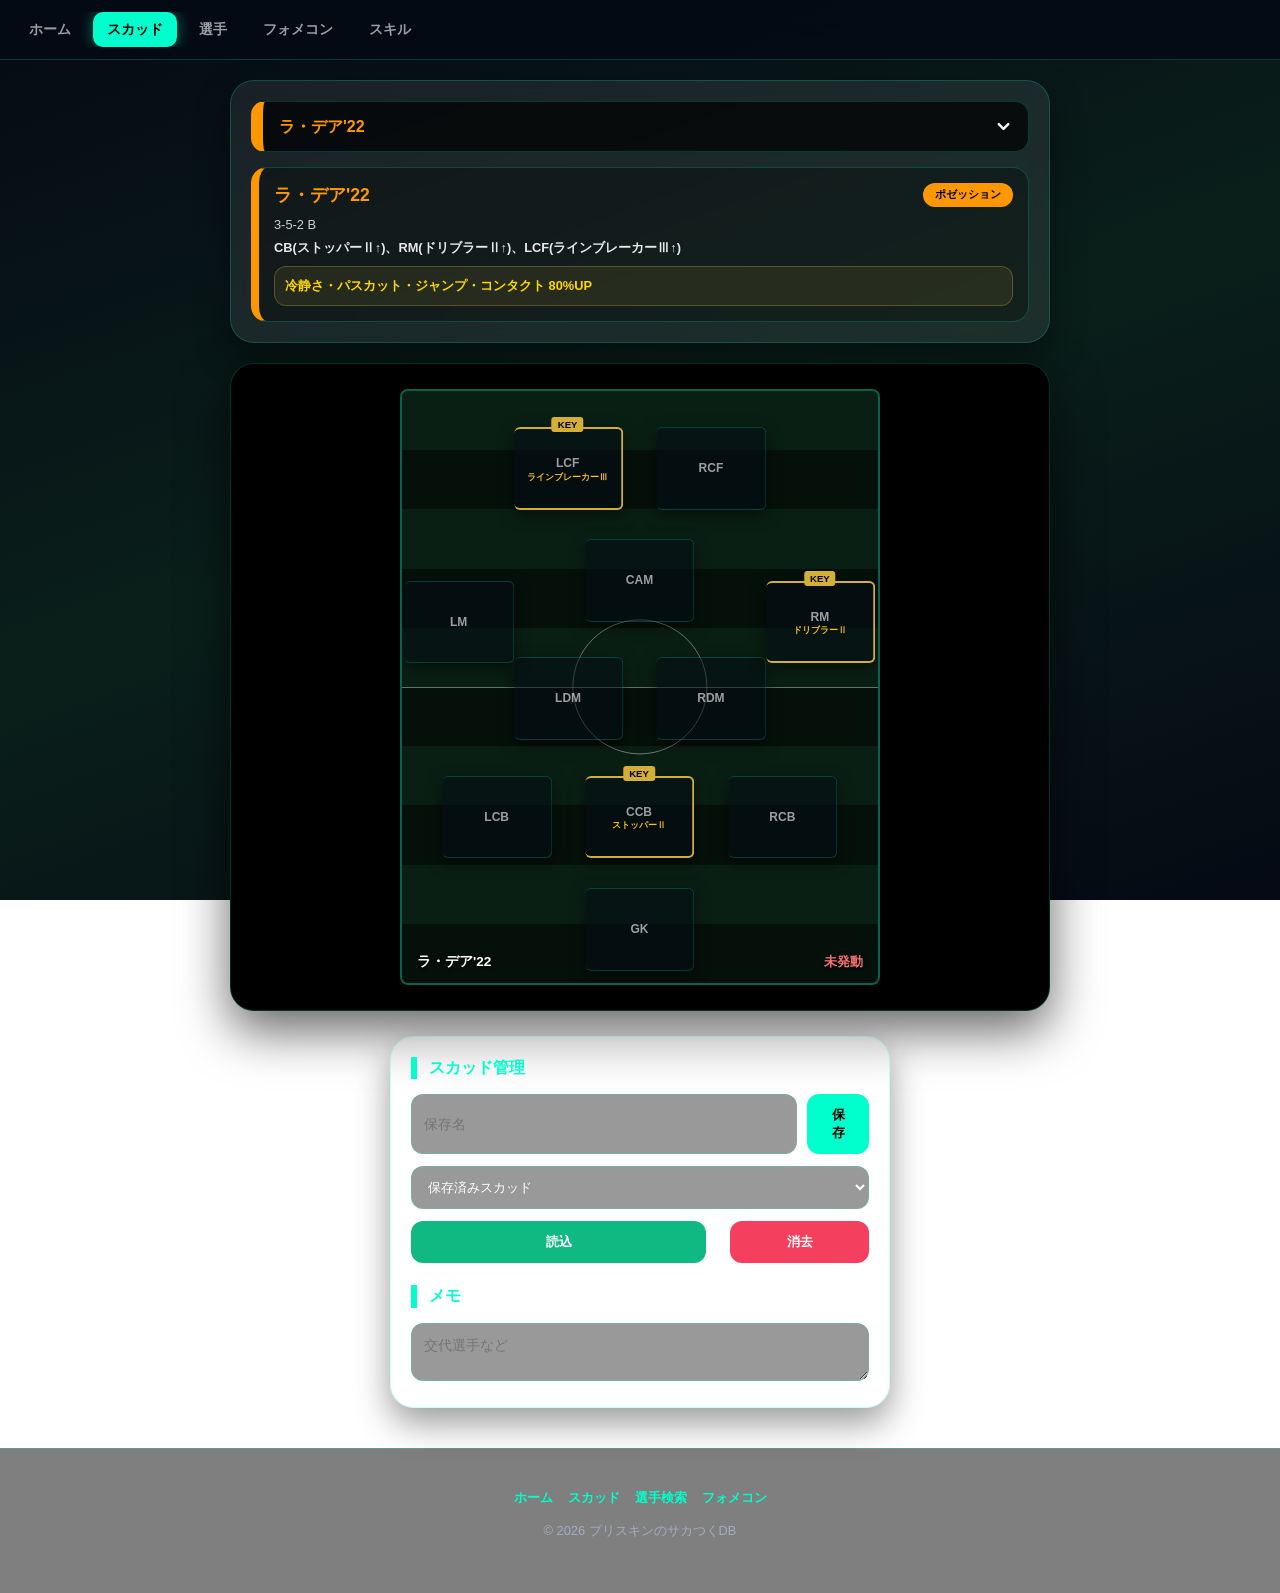
==== commit 5991b531: "a" ====
--- a/builder.html
+++ b/builder.html
@@ -18,7 +18,6 @@
             --sakatsuku-deep-green: #0a1f1a;
             --sakatsuku-mint: #00ffcc; 
             --sakatsuku-blue: #007bff;
-            
             --primary: var(--sakatsuku-mint);
             --dark: var(--sakatsuku-navy);
             --body-bg: linear-gradient(160deg, #050a14 0%, #0a1f1a 50%, #050a14 100%);
@@ -31,8 +30,6 @@
             --field-line: rgba(255,255,255,0.4);
             --gold: #d4af37;
             --nav-height: 60px;
-
-            /* ポリシーカラー */
             --color-possession: #ff9800;
             --color-counter: #f44336;
             --color-reaction: #2196f3;
@@ -40,144 +37,88 @@
         }
 
         * { touch-action: manipulation; -webkit-tap-highlight-color: transparent; box-sizing: border-box; }
-        
-        html, body {
-            margin: 0; padding: 0; min-height: 100vh;
-            background: var(--body-bg); background-attachment: fixed;
-        }
-
-        body { 
-            font-family: 'Inter', 'Hiragino Kaku Gothic ProN', sans-serif;
-            color: var(--text-main); line-height: 1.6;
-            padding-bottom: env(safe-area-inset-bottom);
-        }
-
-        .topnav {
-            display: flex; justify-content: flex-start; align-items: center;
-            background: rgba(5, 10, 20, 0.9); backdrop-filter: blur(15px);
-            height: var(--nav-height); padding: 0 15px; position: sticky; top: 0; z-index: 1000;
-            border-bottom: 1px solid var(--border);
-        }
+        html, body { margin: 0; padding: 0; min-height: 100vh; background: var(--body-bg); background-attachment: fixed; }
+        body { font-family: 'Inter', 'Hiragino Kaku Gothic ProN', sans-serif; color: var(--text-main); line-height: 1.4; padding-bottom: env(safe-area-inset-bottom); }
+
+        .topnav { display: flex; justify-content: flex-start; align-items: center; background: rgba(5, 10, 20, 0.9); backdrop-filter: blur(15px); height: var(--nav-height); padding: 0 15px; position: sticky; top: 0; z-index: 1000; border-bottom: 1px solid var(--border); }
         .nav-links { display: flex; overflow-x: auto; white-space: nowrap; gap: 8px; width: 100%; }
         .nav-links::-webkit-scrollbar { display: none; }
-        .nav-links a { 
-            color: rgba(255,255,255,0.6); text-decoration: none; padding: 8px 14px; 
-            font-size: 0.85rem; font-weight: 800; border-radius: 10px; transition: 0.3s;
-        }
+        .nav-links a { color: rgba(255,255,255,0.6); text-decoration: none; padding: 8px 14px; font-size: 0.85rem; font-weight: 800; border-radius: 10px; transition: 0.3s; }
         .nav-links a.current { color: #000; background: var(--sakatsuku-mint); box-shadow: 0 0 15px rgba(0, 255, 204, 0.4); }
 
-        .container { max-width: 850px; margin: 30px auto; padding: 0 20px; }
-        
-        .card { 
-            background: var(--card-bg); backdrop-filter: blur(10px);
-            padding: 28px; border-radius: 24px; 
-            box-shadow: 0 15px 35px rgba(0,0,0,0.4); 
-            margin-bottom: 30px; border: 1px solid var(--border); 
-        }
-
-        #formationSelect { 
-            width: 100%; padding: 16px; border-radius: 14px; border: 1px solid var(--border); 
-            font-size: 1.1rem; font-weight: 900; background-color: rgba(0,0,0,0.7); color: #fff; cursor: pointer; 
-            border-left: 12px solid var(--sakatsuku-mint); appearance: none;
-            background-image: url("data:image/svg+xml;charset=UTF-8,%3Csvg xmlns='http://www.w3.org/2000/svg' viewBox='0 0 24 24' fill='none' stroke='%23ffffff' stroke-width='3' stroke-linecap='round' stroke-linejoin='round'%3E%3Cpolyline points='6 9 12 15 18 9'%3E%3C/polyline%3E%3C/svg%3E");
-            background-repeat: no-repeat; background-position: right 15px center; background-size: 1.2em;
-            transition: all 0.3s;
-        }
-
-        /* セレクトボックス内の各項目の色 */
+        .container { max-width: 850px; margin: 20px auto; padding: 0 15px; }
+        .card { background: var(--card-bg); backdrop-filter: blur(10px); padding: 20px; border-radius: 24px; box-shadow: 0 15px 35px rgba(0,0,0,0.4); margin-bottom: 20px; border: 1px solid var(--border); }
+
+        #formationSelect { width: 100%; padding: 16px; border-radius: 14px; border: 1px solid var(--border); font-size: 1rem; font-weight: 900; background-color: rgba(0,0,0,0.7); color: #fff; cursor: pointer; border-left: 12px solid var(--sakatsuku-mint); appearance: none; background-image: url("data:image/svg+xml;charset=UTF-8,%3Csvg xmlns='http://www.w3.org/2000/svg' viewBox='0 0 24 24' fill='none' stroke='%23ffffff' stroke-width='3' stroke-linecap='round' stroke-linejoin='round'%3E%3Cpolyline points='6 9 12 15 18 9'%3E%3C/polyline%3E%3C/svg%3E"); background-repeat: no-repeat; background-position: right 15px center; background-size: 1.2em; transition: all 0.3s; }
         optgroup { background: #1a202c; color: #fff; font-style: normal; font-weight: 900; }
         option { background: #050a14; padding: 10px; font-weight: 700; }
-        
-        /* リスト表示時の文字色 */
         .opt-possession { color: var(--color-possession) !important; }
         .opt-counter { color: var(--color-counter) !important; }
         .opt-reaction { color: var(--color-reaction) !important; }
         .opt-moving { color: var(--color-moving) !important; }
 
-        #formationDesc { 
-            margin-top: 20px; padding: 20px; background: rgba(0,0,0,0.3); border-radius: 16px; 
-            font-size: 0.85rem; border: 1px solid var(--border); border-left: 8px solid var(--sakatsuku-mint); 
-        }
-        .desc-header { display: flex; justify-content: space-between; align-items: center; margin-bottom: 10px; }
-        .desc-combo-name { font-size: 1.2rem; font-weight: 900; color: var(--sakatsuku-mint); text-shadow: 0 0 10px rgba(0, 255, 204, 0.3); }
-        .desc-policy { padding: 5px 14px; border-radius: 20px; color: #000; font-size: 0.75rem; font-weight: 900; background: #fff; }
-        .desc-f-type { color: #fff; font-weight: 700; opacity: 0.8; font-size: 0.85rem; display: block; margin-bottom: 8px; }
-        .desc-effect { background: rgba(212, 175, 55, 0.1); color: #ffd700; padding: 14px; border-radius: 12px; font-weight: 800; margin-top: 14px; border: 1px solid rgba(212, 175, 55, 0.3); }
-
-        .field-wrapper {
-            background: #000; padding: 40px 15px; border-radius: 32px;
-            box-shadow: 0 25px 60px rgba(0,0,0,0.6); margin-bottom: 30px;
-            border: 1px solid var(--border);
-        }
-
-        #field-container { 
-            position: relative; width: 100%; max-width: 480px; margin: 0 auto; 
-            aspect-ratio: 50 / 62; background: var(--field-green-2); 
-            border-radius: 8px; overflow: hidden; border: 2px solid rgba(0,255,204,0.3); 
-            box-shadow: 0 0 30px rgba(0, 255, 204, 0.15);
-        }
-        .field { 
-            position: relative; width: 100%; height: 100%; display: none; 
-            background: repeating-linear-gradient(to bottom, #0a1f14 0%, #0a1f14 10%, #05100a 10%, #05100a 20%);
-        }
-        .field::before { content: ""; position: absolute; top: 50%; left: 0; width: 100%; height: 2px; background: var(--field-line); }
-        .field::after { content: ""; position: absolute; top: 50%; left: 50%; width: 28%; aspect-ratio: 1; border: 2px solid var(--field-line); border-radius: 50%; transform: translate(-50%,-50%); }
-
+        #formationDesc { margin-top: 15px; padding: 15px; background: rgba(0,0,0,0.3); border-radius: 16px; font-size: 0.8rem; border: 1px solid var(--border); border-left: 8px solid var(--sakatsuku-mint); }
+        .desc-header { display: flex; justify-content: space-between; align-items: center; margin-bottom: 8px; }
+        .desc-combo-name { font-size: 1.1rem; font-weight: 900; color: var(--sakatsuku-mint); }
+        .desc-policy { padding: 4px 12px; border-radius: 20px; color: #000; font-size: 0.7rem; font-weight: 900; background: #fff; }
+        .desc-effect { background: rgba(212, 175, 55, 0.1); color: #ffd700; padding: 10px; border-radius: 12px; font-weight: 800; margin-top: 10px; border: 1px solid rgba(212, 175, 55, 0.3); }
+
+        .field-wrapper { background: #000; padding: 25px 10px; border-radius: 24px; box-shadow: 0 20px 50px rgba(0,0,0,0.6); margin-bottom: 25px; border: 1px solid var(--border); }
+        #field-container { position: relative; width: 100%; max-width: 480px; margin: 0 auto; aspect-ratio: 50 / 62; background: var(--field-green-2); border-radius: 8px; overflow: hidden; border: 2px solid rgba(0,255,204,0.3); }
+        .field { position: relative; width: 100%; height: 100%; display: none; background: repeating-linear-gradient(to bottom, #0a1f14 0%, #0a1f14 10%, #05100a 10%, #05100a 20%); }
+        .field::before { content: ""; position: absolute; top: 50%; left: 0; width: 100%; height: 1px; background: var(--field-line); }
+        .field::after { content: ""; position: absolute; top: 50%; left: 50%; width: 28%; aspect-ratio: 1; border: 1px solid var(--field-line); border-radius: 50%; transform: translate(-50%,-50%); }
+
+        /* ポジションボタンのレスポンシブ修正 */
         .position { 
-            position: absolute; width: 22.5%; height: 14.5%; 
+            position: absolute; width: 23%; height: 14%; 
             background: rgba(5, 10, 20, 0.95); border-radius: 6px; color: #fff; 
             display: flex; flex-direction: column; align-items: center; justify-content: center; 
             border: 1px solid rgba(0,255,204,0.2); z-index: 10; transform: translateX(-50%); cursor: pointer;
-            box-shadow: 0 5px 15px rgba(0,0,0,0.5); transition: 0.2s;
-        }
-        .position:hover { border-color: var(--sakatsuku-mint); box-shadow: 0 0 15px rgba(0, 255, 204, 0.3); }
+            box-shadow: 0 5px 15px rgba(0,0,0,0.5); padding: 2px;
+        }
         .position.is-key { border: 2px solid var(--gold); }
-        .position.is-key::before { 
-            content: "KEY"; position: absolute; top: -14px; background: var(--gold); color: #000; 
-            font-size: 0.65rem; font-weight: 900; padding: 2px 8px; border-radius: 4px; 
-        }
-
-        .player-name { font-size: clamp(0.6rem, 2.2vw, 0.75rem); font-weight: 900; text-align: center; width: 100%; overflow: hidden; white-space: nowrap; text-overflow: ellipsis; }
-        .player-style { font-size: 0.55rem; color: var(--sakatsuku-mint); font-weight: 700; opacity: 0.8; }
-        .target-style { font-size: 0.5rem; font-weight: 900; }
-        .target-style.met { color: #4ade80; text-shadow: 0 0 5px #4ade80; }
+        .position.is-key::before { content: "KEY"; position: absolute; top: -12px; background: var(--gold); color: #000; font-size: 0.6rem; font-weight: 900; padding: 1px 6px; border-radius: 3px; }
+
+        /* 選手名等のテキスト調整 */
+        .player-name { 
+            font-size: 0.7rem; font-weight: 900; line-height: 1.1; margin-bottom: 2px;
+            text-align: center; width: 100%; white-space: normal; display: -webkit-box; -webkit-line-clamp: 2; -webkit-box-orient: vertical; overflow: hidden;
+        }
+        .player-style { font-size: 0.55rem; color: var(--sakatsuku-mint); font-weight: 700; opacity: 0.9; line-height: 1; }
+        .target-style { font-size: 0.55rem; font-weight: 900; line-height: 1; margin-top: 1px; }
+        .target-style.met { color: #4ade80; }
         .target-style.not-met { color: #fbbf24; }
 
-        .f-name-display { position: absolute; bottom: 18px; left: 20px; font-weight: 900; font-size: 0.95rem; text-shadow: 2px 2px 4px #000; color: #fff; }
-        .f-check-display { position: absolute; bottom: 18px; right: 20px; text-align: right; text-shadow: 2px 2px 4px #000; color: #fff; }
+        @media screen and (max-width: 400px) {
+            .player-name { font-size: 0.6rem; }
+            .player-style, .target-style { font-size: 0.5rem; }
+            .position { width: 24%; height: 13.5%; }
+        }
+
+        .f-name-display { position: absolute; bottom: 12px; left: 15px; font-weight: 900; font-size: 0.85rem; color: #fff; text-shadow: 1px 1px 3px #000; }
+        .f-check-display { position: absolute; bottom: 12px; right: 15px; text-align: right; color: #fff; text-shadow: 1px 1px 3px #000; }
 
         .admin-card { max-width: 500px; margin: 20px auto 40px; }
-        .section-title { display: block; font-weight: 900; margin-bottom: 20px; border-left: 6px solid var(--sakatsuku-mint); padding-left: 14px; color: var(--sakatsuku-mint); }
-        
-        input[type="text"], textarea { 
-            width: 100%; padding: 15px; border: 1px solid var(--border); border-radius: 12px; 
-            background: rgba(0,0,0,0.4); color: #fff; font-size: 0.95rem;
-        }
-        
+        .section-title { display: block; font-weight: 900; margin-bottom: 15px; border-left: 6px solid var(--sakatsuku-mint); padding-left: 12px; color: var(--sakatsuku-mint); }
+        input[type="text"], textarea { width: 100%; padding: 12px; border: 1px solid var(--border); border-radius: 12px; background: rgba(0,0,0,0.4); color: #fff; font-size: 0.9rem; }
         button { cursor: pointer; border: none; font-weight: 900; border-radius: 12px; transition: 0.2s; }
-        #saveFormation { background: var(--sakatsuku-mint); color: #000; padding: 15px 25px; box-shadow: 0 4px 15px rgba(0,255,204,0.3); }
-        #loadBtn { background: #10b981; color: white; width: 66%; padding: 15px; margin-right: 3%; }
-        #deleteBtn { background: #f43f5e; color: white; width: 31%; padding: 15px; }
-
-        footer { text-align: center; padding: 60px 20px; background: rgba(0,0,0,0.5); color: var(--text-sub); margin-top: 80px; border-top: 1px solid var(--border); }
-        .footer-nav { display: flex; flex-wrap: wrap; justify-content: center; gap: 20px; font-size: 0.9rem; margin-bottom: 25px; }
+        #saveFormation { background: var(--sakatsuku-mint); color: #000; padding: 12px 20px; }
+        #loadBtn { background: #10b981; color: white; width: 66%; padding: 12px; margin-right: 3%; }
+        #deleteBtn { background: #f43f5e; color: white; width: 31%; padding: 12px; }
+
+        footer { text-align: center; padding: 40px 20px; background: rgba(0,0,0,0.5); color: var(--text-sub); margin-top: 40px; border-top: 1px solid var(--border); font-size: 0.8rem; }
+        .footer-nav { display: flex; flex-wrap: wrap; justify-content: center; gap: 15px; margin-bottom: 15px; }
         .footer-nav a { color: var(--sakatsuku-mint); text-decoration: none; font-weight: bold; }
 
         .modal { display: none; position: fixed; z-index: 2000; left: 0; top: 0; width: 100%; height: 100%; background: rgba(5, 10, 20, 0.9); backdrop-filter: blur(10px); align-items: center; justify-content: center; }
-        .modal-content { background: #1a202c; border: 1px solid var(--border); width: 90%; max-width: 420px; border-radius: 28px; overflow: hidden; animation: slideUp 0.3s; }
-        .modal-mini { padding: 40px 24px; text-align: center; }
-        .modal-btn { display: block; width: 90%; padding: 18px; margin: 12px auto; border-radius: 16px; font-size: 1rem; font-weight: 900; }
+        .modal-content { background: #1a202c; border: 1px solid var(--border); width: 90%; max-width: 400px; border-radius: 24px; overflow: hidden; }
+        .modal-mini { padding: 30px 20px; text-align: center; }
+        .modal-btn { display: block; width: 100%; padding: 16px; margin: 10px 0; border-radius: 12px; font-size: 1rem; font-weight: 900; }
         .btn-detail { background: var(--sakatsuku-mint); color: #000; }
         .btn-delete { background: rgba(225, 29, 72, 0.1); color: #e11d48; border: 1px solid #e11d48; }
         .btn-cancel { background: #2d3748; color: #fff; }
-        
-        .modal-header { background: var(--dark); color: var(--sakatsuku-mint); padding: 28px; text-align: center; border-bottom: 1px solid var(--border); }
-        .modal-body { padding: 28px; color: #fff; }
-        .modal-row { display: flex; justify-content: space-between; padding: 14px 0; border-bottom: 1px solid rgba(255,255,255,0.05); }
-        .modal-label { color: var(--text-sub); font-size: 0.85rem; }
-        .modal-val { font-weight: 900; }
-        .close-btn { width: 100%; padding: 22px; background: #2d3748; color: #fff; font-weight: 900; border: none; }
-        @keyframes slideUp { from { transform: translateY(40px); opacity: 0; } to { transform: translateY(0); opacity: 1; } }
+        .close-btn { width: 100%; padding: 18px; background: #2d3748; color: #fff; font-weight: 900; border: none; }
     </style>
 </head>
 <body>
@@ -221,38 +162,37 @@
 
     <div class="field-wrapper">
         <div id="field-container">
-            <div class="field" id="field-la-dea"><div class="penalty-top"></div><div class="penalty-bottom"></div><div class="position" style="top:84%; left:50%;" data-pos="GK">GK</div><div class="position" style="top:65%; left:20%;" data-pos="LCB">LCB</div><div class="position" style="top:65%; left:50%;" data-pos="CCB">CCB</div><div class="position" style="top:65%; left:80%;" data-pos="RCB">RCB</div><div class="position" style="top:45%; left:35%;" data-pos="LDM">LDM</div><div class="position" style="top:45%; left:65%;" data-pos="RDM">RDM</div><div class="position" style="top:32%; left:12%;" data-pos="LM">LM</div><div class="position" style="top:25%; left:50%;" data-pos="CAM">CAM</div><div class="position" style="top:32%; left:88%;" data-pos="RM">RM</div><div class="position" style="top:6%; left:35%;" data-pos="LCF">LCF</div><div class="position" style="top:6%; left:65%;" data-pos="RCF">RCF</div></div>
-            <div class="field" id="field-la-roja"><div class="penalty-top"></div><div class="penalty-bottom"></div><div class="position" style="top:84%; left:50%;" data-pos="GK">GK</div><div class="position" style="top:68%; left:12%;" data-pos="LB">LB</div><div class="position" style="top:68%; left:37%;" data-pos="LCB">LCB</div><div class="position" style="top:68%; left:63%;" data-pos="RCB">RCB</div><div class="position" style="top:68%; left:88%;" data-pos="RB">RB</div><div class="position" style="top:45%; left:30%;" data-pos="LDM">LDM</div><div class="position" style="top:45%; left:70%;" data-pos="RDM">RDM</div><div class="position" style="top:25%; left:50%;" data-pos="AM">AM</div><div class="position" style="top:7%; left:12%;" data-pos="LW">LW</div><div class="position" style="top:5%; left:50%;" data-pos="CF">CF</div><div class="position" style="top:7%; left:88%;" data-pos="RW">RW</div></div>
+            <div class="field" id="field-la-dea"><div class="position" style="top:84%; left:50%;" data-pos="GK">GK</div><div class="position" style="top:65%; left:20%;" data-pos="LCB">LCB</div><div class="position" style="top:65%; left:50%;" data-pos="CCB">CCB</div><div class="position" style="top:65%; left:80%;" data-pos="RCB">RCB</div><div class="position" style="top:45%; left:35%;" data-pos="LDM">LDM</div><div class="position" style="top:45%; left:65%;" data-pos="RDM">RDM</div><div class="position" style="top:32%; left:12%;" data-pos="LM">LM</div><div class="position" style="top:25%; left:50%;" data-pos="CAM">CAM</div><div class="position" style="top:32%; left:88%;" data-pos="RM">RM</div><div class="position" style="top:6%; left:35%;" data-pos="LCF">LCF</div><div class="position" style="top:6%; left:65%;" data-pos="RCF">RCF</div></div>
+            <div class="field" id="field-la-roja"><div class="position" style="top:84%; left:50%;" data-pos="GK">GK</div><div class="position" style="top:68%; left:12%;" data-pos="LB">LB</div><div class="position" style="top:68%; left:37%;" data-pos="LCB">LCB</div><div class="position" style="top:68%; left:63%;" data-pos="RCB">RCB</div><div class="position" style="top:68%; left:88%;" data-pos="RB">RB</div><div class="position" style="top:45%; left:30%;" data-pos="LDM">LDM</div><div class="position" style="top:45%; left:70%;" data-pos="RDM">RDM</div><div class="position" style="top:25%; left:50%;" data-pos="AM">AM</div><div class="position" style="top:7%; left:12%;" data-pos="LW">LW</div><div class="position" style="top:5%; left:50%;" data-pos="CF">CF</div><div class="position" style="top:7%; left:88%;" data-pos="RW">RW</div></div>
             <div class="field" id="field-encarnados"></div>
             <div class="field" id="field-river"></div>
-            <div class="field" id="field-les-bleus"><div class="penalty-top"></div><div class="penalty-bottom"></div><div class="position" style="top:84%; left:50%;" data-pos="GK">GK</div><div class="position" style="top:68%; left:12%;" data-pos="LB">LB</div><div class="position" style="top:68%; left:37%;" data-pos="LCB">LCB</div><div class="position" style="top:68%; left:63%;" data-pos="RCB">RCB</div><div class="position" style="top:68%; left:88%;" data-pos="RB">RB</div><div class="position" style="top:48%; left:22%;" data-pos="LDM">LDM</div><div class="position" style="top:52%; left:50%;" data-pos="CDM">CDM</div><div class="position" style="top:48%; left:78%;" data-pos="RDM">RDM</div><div class="position" style="top:28%; left:50%;" data-pos="AM">AM</div><div class="position" style="top:6%; left:35%;" data-pos="LCF">LCF</div><div class="position" style="top:6%; left:65%;" data-pos="RCF">RCF</div></div>
+            <div class="field" id="field-les-bleus"><div class="position" style="top:84%; left:50%;" data-pos="GK">GK</div><div class="position" style="top:68%; left:12%;" data-pos="LB">LB</div><div class="position" style="top:68%; left:37%;" data-pos="LCB">LCB</div><div class="position" style="top:68%; left:63%;" data-pos="RCB">RCB</div><div class="position" style="top:68%; left:88%;" data-pos="RB">RB</div><div class="position" style="top:48%; left:22%;" data-pos="LDM">LDM</div><div class="position" style="top:52%; left:50%;" data-pos="CDM">CDM</div><div class="position" style="top:48%; left:78%;" data-pos="RDM">RDM</div><div class="position" style="top:28%; left:50%;" data-pos="AM">AM</div><div class="position" style="top:6%; left:35%;" data-pos="LCF">LCF</div><div class="position" style="top:6%; left:65%;" data-pos="RCF">RCF</div></div>
             <div class="field" id="field-los-cafeteros"></div>
-            <div class="field" id="field-canarinho"><div class="penalty-top"></div><div class="penalty-bottom"></div><div class="position" style="top:84%; left:50%;" data-pos="GK">GK</div><div class="position" style="top:68%; left:12%;" data-pos="LB">LB</div><div class="position" style="top:68%; left:37%;" data-pos="LCB">LCB</div><div class="position" style="top:68%; left:63%;" data-pos="RCB">RCB</div><div class="position" style="top:68%; left:88%;" data-pos="RB">RB</div><div class="position" style="top:48%; left:35%;" data-pos="LDM">LDM</div><div class="position" style="top:48%; left:65%;" data-pos="RDM">RDM</div><div class="position" style="top:28%; left:20%;" data-pos="LAM">LAM</div><div class="position" style="top:28%; left:80%;" data-pos="RAM">RAM</div><div class="position" style="top:6%; left:35%;" data-pos="LCF">LCF</div><div class="position" style="top:6%; left:65%;" data-pos="RCF">RCF</div></div>
-            <div class="field" id="field-diabolo-milano"><div class="penalty-top"></div><div class="penalty-bottom"></div><div class="position" style="top:84%; left:50%;" data-pos="GK">GK</div><div class="position" style="top:68%; left:22%;" data-pos="LCB">LCB</div><div class="position" style="top:68%; left:50%;" data-pos="CCB">CCB</div><div class="position" style="top:68%; left:78%;" data-pos="RCB">RCB</div><div class="position" style="top:45%; left:35%;" data-pos="LDM">LDM</div><div class="position" style="top:45%; left:65%;" data-pos="RDM">RDM</div><div class="position" style="top:32%; left:12%;" data-pos="LM">LM</div><div class="position" style="top:32%; left:88%;" data-pos="RM">RM</div><div class="position" style="top:7%; left:12%;" data-pos="LW">LW</div><div class="position" style="top:5%; left:50%;" data-pos="CF">CF</div><div class="position" style="top:7%; left:88%;" data-pos="RW">RW</div></div>
-            <div class="field" id="field-gorden-zonen"><div class="penalty-top"></div><div class="penalty-bottom"></div><div class="position" style="top:84%; left:50%;" data-pos="GK">GK</div><div class="position" style="top:68%; left:22%;" data-pos="LCB">LCB</div><div class="position" style="top:68%; left:50%;" data-pos="CCB">CCB</div><div class="position" style="top:68%; left:78%;" data-pos="RCB">RCB</div><div class="position" style="top:45%; left:35%;" data-pos="LDM">LDM</div><div class="position" style="top:45%; left:65%;" data-pos="RDM">RDM</div><div class="position" style="top:25%; left:35%;" data-pos="LAM">LAM</div><div class="position" style="top:25%; left:65%;" data-pos="RAM">RAM</div><div class="position" style="top:7%; left:12%;" data-pos="LW">LW</div><div class="position" style="top:5%; left:50%;" data-pos="CF">CF</div><div class="position" style="top:7%; left:88%;" data-pos="RW">RW</div></div>
-            <div class="field" id="field-selecaodas-kinas"><div class="penalty-top"></div><div class="penalty-bottom"></div><div class="position" style="top:84%; left:50%;" data-pos="GK">GK</div><div class="position" style="top:68%; left:12%;" data-pos="LB">LB</div><div class="position" style="top:68%; left:37%;" data-pos="LCB">LCB</div><div class="position" style="top:68%; left:63%;" data-pos="RCB">RCB</div><div class="position" style="top:68%; left:88%;" data-pos="RB">RB</div><div class="position" style="top:48%; left:50%;" data-pos="DM">DM</div><div class="position" style="top:32%; left:12%;" data-pos="LM">LM</div><div class="position" style="top:28%; left:50%;" data-pos="AM">AM</div><div class="position" style="top:32%; left:88%;" data-pos="RM">RM</div><div class="position" style="top:6%; left:35%;" data-pos="LCF">LCF</div><div class="position" style="top:6%; left:65%;" data-pos="RCF">RCF</div></div>
-            <div class="field" id="field-soberano"><div class="penalty-top"></div><div class="penalty-bottom"></div><div class="position" style="top:84%; left:50%;" data-pos="GK">GK</div><div class="position" style="top:68%; left:12%;" data-pos="LB">LB</div><div class="position" style="top:68%; left:37%;" data-pos="LCB">LCB</div><div class="position" style="top:68%; left:63%;" data-pos="RCB">RCB</div><div class="position" style="top:68%; left:88%;" data-pos="RB">RB</div><div class="position" style="top:48%; left:50%;" data-pos="DM">DM</div><div class="position" style="top:30%; left:22%;" data-pos="LAM">LAM</div><div class="position" style="top:32%; left:50%;" data-pos="CAM">CAM</div><div class="position" style="top:30%; left:78%;" data-pos="RAM">RAM</div><div class="position" style="top:6%; left:35%;" data-pos="LCF">LCF</div><div class="position" style="top:6%; left:65%;" data-pos="RCF">RCF</div></div>
-            <div class="field" id="field-albiceleste"><div class="penalty-top"></div><div class="penalty-bottom"></div><div class="position" style="top:84%; left:50%;" data-pos="GK">GK</div><div class="position" style="top:68%; left:22%;" data-pos="LCB">LCB</div><div class="position" style="top:68%; left:50%;" data-pos="CCB">CCB</div><div class="position" style="top:68%; left:78%;" data-pos="RCB">RCB</div><div class="position" style="top:48%; left:50%;" data-pos="DM">DM</div><div class="position" style="top:32%; left:12%;" data-pos="LM">LM</div><div class="position" style="top:28%; left:50%;" data-pos="AM">AM</div><div class="position" style="top:32%; left:88%;" data-pos="RM">RM</div><div class="position" style="top:7%; left:12%;" data-pos="LW">LW</div><div class="position" style="top:5%; left:50%;" data-pos="CF">CF</div><div class="position" style="top:7%; left:88%;" data-pos="RW">RW</div></div>
-
+            <div class="field" id="field-canarinho"><div class="position" style="top:84%; left:50%;" data-pos="GK">GK</div><div class="position" style="top:68%; left:12%;" data-pos="LB">LB</div><div class="position" style="top:68%; left:37%;" data-pos="LCB">LCB</div><div class="position" style="top:68%; left:63%;" data-pos="RCB">RCB</div><div class="position" style="top:68%; left:88%;" data-pos="RB">RB</div><div class="position" style="top:48%; left:35%;" data-pos="LDM">LDM</div><div class="position" style="top:48%; left:65%;" data-pos="RDM">RDM</div><div class="position" style="top:28%; left:20%;" data-pos="LAM">LAM</div><div class="position" style="top:28%; left:80%;" data-pos="RAM">RAM</div><div class="position" style="top:6%; left:35%;" data-pos="LCF">LCF</div><div class="position" style="top:6%; left:65%;" data-pos="RCF">RCF</div></div>
+            <div class="field" id="field-diabolo-milano"><div class="position" style="top:84%; left:50%;" data-pos="GK">GK</div><div class="position" style="top:68%; left:22%;" data-pos="LCB">LCB</div><div class="position" style="top:68%; left:50%;" data-pos="CCB">CCB</div><div class="position" style="top:68%; left:78%;" data-pos="RCB">RCB</div><div class="position" style="top:45%; left:35%;" data-pos="LDM">LDM</div><div class="position" style="top:45%; left:65%;" data-pos="RDM">RDM</div><div class="position" style="top:32%; left:12%;" data-pos="LM">LM</div><div class="position" style="top:32%; left:88%;" data-pos="RM">RM</div><div class="position" style="top:7%; left:12%;" data-pos="LW">LW</div><div class="position" style="top:5%; left:50%;" data-pos="CF">CF</div><div class="position" style="top:7%; left:88%;" data-pos="RW">RW</div></div>
+            <div class="field" id="field-gorden-zonen"><div class="position" style="top:84%; left:50%;" data-pos="GK">GK</div><div class="position" style="top:68%; left:22%;" data-pos="LCB">LCB</div><div class="position" style="top:68%; left:50%;" data-pos="CCB">CCB</div><div class="position" style="top:68%; left:78%;" data-pos="RCB">RCB</div><div class="position" style="top:45%; left:35%;" data-pos="LDM">LDM</div><div class="position" style="top:45%; left:65%;" data-pos="RDM">RDM</div><div class="position" style="top:25%; left:35%;" data-pos="LAM">LAM</div><div class="position" style="top:25%; left:65%;" data-pos="RAM">RAM</div><div class="position" style="top:7%; left:12%;" data-pos="LW">LW</div><div class="position" style="top:5%; left:50%;" data-pos="CF">CF</div><div class="position" style="top:7%; left:88%;" data-pos="RW">RW</div></div>
+            <div class="field" id="field-selecaodas-kinas"><div class="position" style="top:84%; left:50%;" data-pos="GK">GK</div><div class="position" style="top:68%; left:12%;" data-pos="LB">LB</div><div class="position" style="top:68%; left:37%;" data-pos="LCB">LCB</div><div class="position" style="top:68%; left:63%;" data-pos="RCB">RCB</div><div class="position" style="top:68%; left:88%;" data-pos="RB">RB</div><div class="position" style="top:48%; left:50%;" data-pos="DM">DM</div><div class="position" style="top:32%; left:12%;" data-pos="LM">LM</div><div class="position" style="top:28%; left:50%;" data-pos="AM">AM</div><div class="position" style="top:32%; left:88%;" data-pos="RM">RM</div><div class="position" style="top:6%; left:35%;" data-pos="LCF">LCF</div><div class="position" style="top:6%; left:65%;" data-pos="RCF">RCF</div></div>
+            <div class="field" id="field-soberano"><div class="position" style="top:84%; left:50%;" data-pos="GK">GK</div><div class="position" style="top:68%; left:12%;" data-pos="LB">LB</div><div class="position" style="top:68%; left:37%;" data-pos="LCB">LCB</div><div class="position" style="top:68%; left:63%;" data-pos="RCB">RCB</div><div class="position" style="top:68%; left:88%;" data-pos="RB">RB</div><div class="position" style="top:48%; left:50%;" data-pos="DM">DM</div><div class="position" style="top:30%; left:22%;" data-pos="LAM">LAM</div><div class="position" style="top:32%; left:50%;" data-pos="CAM">CAM</div><div class="position" style="top:30%; left:78%;" data-pos="RAM">RAM</div><div class="position" style="top:6%; left:35%;" data-pos="LCF">LCF</div><div class="position" style="top:6%; left:65%;" data-pos="RCF">RCF</div></div>
+            <div class="field" id="field-albiceleste"><div class="position" style="top:84%; left:50%;" data-pos="GK">GK</div><div class="position" style="top:68%; left:22%;" data-pos="LCB">LCB</div><div class="position" style="top:68%; left:50%;" data-pos="CCB">CCB</div><div class="position" style="top:68%; left:78%;" data-pos="RCB">RCB</div><div class="position" style="top:48%; left:50%;" data-pos="DM">DM</div><div class="position" style="top:32%; left:12%;" data-pos="LM">LM</div><div class="position" style="top:28%; left:50%;" data-pos="AM">AM</div><div class="position" style="top:32%; left:88%;" data-pos="RM">RM</div><div class="position" style="top:7%; left:12%;" data-pos="LW">LW</div><div class="position" style="top:5%; left:50%;" data-pos="CF">CF</div><div class="position" style="top:7%; left:88%;" data-pos="RW">RW</div></div>
             <div id="disp-f-name" class="f-name-display"></div>
             <div id="disp-f-check" class="f-check-display"></div>
         </div>
     </div>
 
     <div class="card admin-card">
-        <span class="section-title">スカッド保存・管理</span>
+        <span class="section-title">スカッド管理</span>
         <div style="display: flex; gap: 10px; margin-bottom: 12px;">
-            <input type="text" id="saveName" placeholder="保存名を入力">
+            <input type="text" id="saveName" placeholder="保存名">
             <button id="saveFormation">保存</button>
         </div>
         <select id="loadFormation" style="width: 100%; padding: 12px; border-radius: 12px; background: rgba(0,0,0,0.4); color:#fff; border: 1px solid var(--border); margin-bottom: 12px;"></select>
-        <div style="display: flex;">
+        <div style="display: flex; gap: 10px;">
             <button id="loadBtn">読込</button>
             <button id="deleteBtn">消去</button>
         </div>
-        <br><br>
-        <span class="section-title">戦術メモ</span>
-        <textarea id="userMemo" placeholder="例：交代選手、戦術の狙い..."></textarea>
+        <br>
+        <span class="section-title">メモ</span>
+        <textarea id="userMemo" placeholder="交代選手など"></textarea>
     </div>
 </div>
 
@@ -263,10 +203,10 @@
         <a href="search.html">選手検索</a>
         <a href="formation-search.html">フォメコン</a>
     </div>
-    <p class="copyright">&copy; 2026 プリスキンのサカつくDB</p>
+    <p>&copy; 2026 プリスキンのサカつくDB</p>
 </footer>
 
-<div id="playerActionModal" class="modal"><div class="modal-content modal-mini"><h3 id="targetPlayerTitle">選手名</h3><button class="modal-btn btn-detail" id="btnGoToDetail">詳細確認・スキル編集</button><button class="modal-btn btn-delete" id="btnRemovePlayer">スカッドから外す</button><button class="modal-btn btn-cancel" onclick="closeActionModal()">キャンセル</button></div></div>
+<div id="playerActionModal" class="modal"><div class="modal-content modal-mini"><h3 id="targetPlayerTitle">選手名</h3><button class="modal-btn btn-detail" id="btnGoToDetail">詳細・スキル編集</button><button class="modal-btn btn-delete" id="btnRemovePlayer">外す</button><button class="modal-btn btn-cancel" onclick="closeActionModal()">キャンセル</button></div></div>
 <div id="detailModal" class="modal"><div class="modal-content"><div class="modal-header"><h2 id="modalPlayerName"></h2></div><div class="modal-body"><div id="modalStats"></div><div class="skill-section"><h3>追加スキル</h3><div id="modalSlots"></div></div></div><button class="close-btn" onclick="closeDetailModal()">閉じる</button></div></div>
 
 <script>
@@ -291,16 +231,16 @@
 
     const formationData = {
         'la-dea': { label: "ラ・デア'22", policy: "ポゼッション", fType: "3-5-2 B", keyText: "CB(ストッパーⅡ↑)、RM(ドリブラーⅡ↑)、LCF(ラインブレーカーⅢ↑)", effect: "冷静さ・パスカット・ジャンプ・コンタクト 80%UP", keys: [{pos:'CCB',s:'ストッパー',l:2,label:'ストッパーⅡ'},{pos:'RM',s:'ドリブラー',l:2,label:'ドリブラーⅡ'},{pos:'LCF',s:'ラインブレーカー',l:3,label:'ラインブレーカーⅢ'}] },
-        'la-roja': { label: "ラ・ロハ'24", policy: "ポゼッション", fType: "4-3-3 B", keyText: "RB(攻撃的FBⅡ↑)、RDM(パサーⅡ↑)、RW(ドリブラーⅢ↑)", effect: "冷静さ・精度・パスカット・コンタクト 80%UP", keys: [{pos:'RB',s:'攻撃的FB',l:2,label:'攻撃的FBⅡ'},{pos:'RDM',s:'パサー',l:2,label:'パサーⅡ'},{pos:'RW',s:'ドリブラー',l:3,label:'ドリブラーⅢ'}] },
+        'la-roja': { label: "ラ・ロハ'24", policy: "ポゼッション", fType: "4-3-3 B", keyText: "RB(攻撃的FBⅡ↑)、RDM(パサーⅡ↑)、RW(ドリブラーⅢ↑)", effect: "冷静さ・キック精度・パスカット・コンタクト 80%UP", keys: [{pos:'RB',s:'攻撃的FB',l:2,label:'攻撃的FBⅡ'},{pos:'RDM',s:'パサー',l:2,label:'パサーⅡ'},{pos:'RW',s:'ドリブラー',l:3,label:'ドリブラーⅢ'}] },
         'les-bleus': { label: "レ・ブルー'98", policy: "カウンター", fType: "4-4-2 D", keyText: "LB(守備的FBⅡ↑)、AM(セントラルMFⅡ↑)、RCF(ストライカーⅢ↑)", effect: "キック力・ジャンプ・コンタクト・敏捷性 80%UP", keys: [{pos:'LB',s:'守備的FB',l:2,label:'守備的FBⅡ'},{pos:'AM',s:'セントラルMF',l:2,label:'セントラルMFⅡ'},{pos:'RCF',s:'ストライカー',l:3,label:'ストライカーⅢ'}] },
-        'diabolo-milano': { label: "ディアボロ'99", policy: "カウンター", fType: "3-4-3 B", keyText: "RCB(組立CBⅡ↑)、RDM(セントラルMFⅢ↑)、LW(ドリブラーⅡ↑)", effect: "キープ力・突破力・ジャンプ・コンタクト 80%UP", keys: [{pos:'RCB',s:'組立CB',l:2,label:'組立CBⅡ'},{pos:'RDM',s:'セントラルMF',l:3,label:'セントラルMFⅢ'},{pos:'LW',s:'ドリブラー',l:2,label:'ドリブラーⅡ'}] },
+        'diabolo-milano': { label: "ディアボロ・ディ・ミラノ'99", policy: "カウンター", fType: "3-4-3 B", keyText: "RCB(組立CBⅡ↑)、RDM(セントラルMFⅢ↑)、LW(ドリブラーⅡ↑)", effect: "キック力・突破力・ジャンプ・コンタクト 80%UP", keys: [{pos:'RCB',s:'組立CB',l:2,label:'組立CBⅡ'},{pos:'RDM',s:'セントラルMF',l:3,label:'セントラルMFⅢ'},{pos:'LW',s:'ドリブラー',l:2,label:'ドリブラーⅡ'}] },
         'gorden-zonen': { label: "ゴーデンゾーネン'94", policy: "リアクション", fType: "3-4-3 C", keyText: "CB(ストッパーⅡ↑)、LDM(ハードマーカーⅡ↑)、RDM(セントラルMFⅢ↑)", effect: "キック精度・突破力・コンタクト・スタミナ 80%UP", keys: [{pos:'CCB',s:'ストッパー',l:2,label:'ストッパーⅡ'},{pos:'LDM',s:'ハードマーカー',l:2,label:'ハードマーカーⅡ'},{pos:'RDM',s:'セントラルMF',l:3,label:'セントラルMFⅢ'}] },
-        'selecaodas-kinas': { label: "セレソン'16", policy: "リアクション", fType: "4-4-2 A", keyText: "LB(攻撃的FBⅡ↑)、LM(サイドアタッカーⅡ↑)、RCF(ストライカーⅢ↑)", effect: "パスカット・ジャンプ・コンタクト・走力 80%UP", keys: [{pos:'LB',s:'攻撃的FB',l:2,label:'攻撃的FBⅡ'},{pos:'LM',s:'サイドアタッカー',l:2,label:'サイドアタッカーⅡ'},{pos:'RCF',s:'ストライカー',l:3,label:'ストライカーⅢ'}] },
-        'soberano': { label: "ソベラーノ'94", policy: "ムービング", fType: "4-4-2 E", keyText: "LAM(パサーⅡ↑)、RAM(アタッカーⅡ↑)、LCF(ストライカーⅢ↑)", effect: "キープ・突破力・コンタクト・スタミナ 80%UP", keys: [{pos:'LAM',s:'パサー',l:2,label:'パサーⅡ'},{pos:'RAM',s:'アタッカー',l:2,label:'アタッカーⅡ'},{pos:'LCF',s:'ストライカー',l:3,label:'ストライカーⅢ'}] },
+        'selecaodas-kinas': { label: "セレソン・ダス・キナス'16", policy: "リアクション", fType: "4-4-2 A", keyText: "LB(攻撃的FBⅡ↑)、LM(サイドアタッカーⅡ↑)、RCF(ストライカーⅢ↑)", effect: "パスカット・ジャンプ・コンタクト・走力 80%UP", keys: [{pos:'LB',s:'攻撃的FB',l:2,label:'攻撃的FBⅡ'},{pos:'LM',s:'サイドアタッカー',l:2,label:'サイドアタッカーⅡ'},{pos:'RCF',s:'ストライカー',l:3,label:'ストライカーⅢ'}] },
+        'soberano': { label: "ソベラーノ'94", policy: "ムービング", fType: "4-4-2 E", keyText: "LAM(パサーⅡ↑)、RAM(アタッカーⅡ↑)、LCF(ストライカーⅢ↑)", effect: "キック力・突破力・コンタクト・スタミナ 80%UP", keys: [{pos:'LAM',s:'パサー',l:2,label:'パサーⅡ'},{pos:'RAM',s:'アタッカー',l:2,label:'アタッカーⅡ'},{pos:'LCF',s:'ストライカー',l:3,label:'ストライカーⅢ'}] },
         'albiceleste': { label: "アルビセレステ'01", policy: "ムービング", fType: "3-4-3 A", keyText: "LCB(組立CBⅡ↑)、LM(サイドアタッカーⅢ↑)、CF(ストライカーⅡ↑)", effect: "ジャンプ・コンタクト・走力・敏捷性 80%UP", keys: [{pos:'LCB',s:'組立CB',l:2,label:'組立CBⅡ'},{pos:'LM',s:'サイドアタッカー',l:3,label:'サイドアタッカーⅢ'},{pos:'CF',s:'ストライカー',l:2,label:'ストライカーⅡ'}] },
         'encarnados': { label: "エンカルナードス'23", policy: "リアクション", fType: "4-3-3 B", keyText: "RCB(組立CBⅡ↑)、LDM(セントラルMFⅡ↑)、AM(アタッカーⅢ↑)", effect: "冷静さ・パスカット・マーク・ジャンプ 80%UP", keys: [{pos:'RCB',s:'組立CB',l:2,label:'組立CBⅡ'},{pos:'LDM',s:'セントラルMF',l:2,label:'セントラルMFⅡ'},{pos:'AM',s:'アタッカー',l:3,label:'アタッカーⅢ'}] },
         'river': { label: "リーベル'18", policy: "カウンター", fType: "4-3-3 B", keyText: "LDM(ハードマーカーⅡ↑)、LW(ドリブラーⅢ↑)、RW(ドリブラーⅡ↑)", effect: "キック力・パスカット・マーク・ジャンプ 80%UP", keys: [{pos:'LDM',s:'ハードマーカー',l:2,label:'ハードマーカーⅡ'},{pos:'LW',s:'ドリブラー',l:3,label:'ドリブラーⅢ'},{pos:'RW',s:'ドリブラー',l:2,label:'ドリブラーⅡ'}] },
-        'canarinho': { label: "カナリア軍団'06", policy: "ムービング", fType: "4-2-2-2 (4-4-2 C)", keyText: "RCB(ストッパーⅡ↑)、LDM(ハードマーカーⅢ↑)、RCF(ストライカーⅡ↑)", effect: "パスカット・マーク・走力・敏捷性 80%UP", keys: [{pos:'RCB',s:'ストッパー',l:2,label:'ストッパーⅡ'},{pos:'LDM',s:'ハードマーカー',l:3,label:'ハードマーカーⅢ'},{pos:'RCF',s:'ストライカー',l:2,label:'ストライカーⅡ'}] },
+        'canarinho': { label: "カナリア軍団'06", policy: "ムービング", fType: "4-2-2-C", keyText: "RCB(ストッパーⅡ↑)、LDM(ハードマーカーⅢ↑)、RCF(ストライカーⅡ↑)", effect: "パスカット・マーク・走力・敏捷性 80%UP", keys: [{pos:'RCB',s:'ストッパー',l:2,label:'ストッパーⅡ'},{pos:'LDM',s:'ハードマーカー',l:3,label:'ハードマーカーⅢ'},{pos:'RCF',s:'ストライカー',l:2,label:'ストライカーⅡ'}] },
         'los-cafeteros': { label: "ロス・カフェテロス'94", policy: "ポゼッション", fType: "4-4-2 D", keyText: "LCB(ストッパーⅡ↑)、LDM(セントラルMFⅢ↑)、RCF(ストライカーⅡ↑)", effect: "キック力・パスカット・マーク・走力 80%UP", keys: [{pos:'LCB',s:'ストッパー',l:2,label:'ストッパーⅡ'},{pos:'LDM',s:'セントラルMF',l:3,label:'セントラルMFⅢ'},{pos:'RCF',s:'ストライカー',l:2,label:'ストライカーⅡ'}] }
     };
 
@@ -315,26 +255,22 @@
             const pName = p.playstyle.replace(/[ⅠⅡⅢ]/g, '').trim();
             if(pName === k.s && getLv(p.playstyle) >= k.l){} else { missing.push(k.pos); }
         });
-        if(missing.length === 0) fCheckDisp.innerHTML = '<div class="status-active" style="color:var(--sakatsuku-mint); font-weight:900;">コンボ発動中</div>';
-        else fCheckDisp.innerHTML = `<div class="status-inactive" style="color:#f87171; font-weight:900;">未発動</div><div style="font-size:10px;color:#ccc">不足: ${missing.join(', ')}</div>`;
+        if(missing.length === 0) fCheckDisp.innerHTML = '<div style="color:var(--sakatsuku-mint); font-weight:900; font-size:0.8rem;">発動中</div>';
+        else fCheckDisp.innerHTML = `<div style="color:#f87171; font-weight:900; font-size:0.8rem;">未発動</div>`;
     }
 
     formationSelect.addEventListener('change', () => {
         const f = formationSelect.value; 
         const data = formationData[f];
-        
         localStorage.setItem('lastFormation', f);
-
         fields.forEach(fd => fd.style.display = (fd.id === 'field-' + f) ? 'block' : 'none');
         if(data) {
             const color = POLICY_DATA[data.policy].color;
-            // ボーダーだけでなく文字色（現在選択中のテキスト）もポリシーに合わせる
             formationSelect.style.borderLeftColor = color; 
             formationSelect.style.color = color;
-            
             fNameDisp.textContent = data.label;
             descDiv.style.borderLeftColor = color;
-            descDiv.innerHTML = `<div class="desc-header"><span class="desc-combo-name" style="color:${color}">${data.label}</span><span class="desc-policy" style="background:${color}">${data.policy}</span></div><span class="desc-f-type">基本: ${data.fType}</span><div class="desc-keys" style="margin-top:10px; font-weight:700; color:#fff; opacity:0.8;">${data.keyText}</div><div class="desc-effect">効果: ${data.effect}</div>`;
+            descDiv.innerHTML = `<div class="desc-header"><span class="desc-combo-name" style="color:${color}">${data.label}</span><span class="desc-policy" style="background:${color}">${data.policy}</span></div><span style="opacity:0.8;">${data.fType}</span><div style="margin-top:5px; font-weight:700; opacity:0.9;">${data.keyText}</div><div class="desc-effect">${data.effect}</div>`;
         }
         memoArea.value = formationMemos[f] || ""; 
         loadFormation(f);
@@ -365,22 +301,33 @@
         checkActive(f);
     }
 
-    document.querySelectorAll('.position').forEach(p => p.addEventListener('click', (e) => {
-        e.stopPropagation(); const f = p.closest('.field').id.replace('field-', ''); const pos = p.dataset.pos;
+    // イベント委譲でクリック処理を一括管理（動的コピー後も反応するように）
+    document.getElementById('field-container').addEventListener('click', (e) => {
+        const p = e.target.closest('.position');
+        if (!p) return;
+        
+        e.stopPropagation();
+        const f = p.closest('.field').id.replace('field-', '');
+        const pos = p.dataset.pos;
         const player = formationState[f]?.[pos];
-        if (player) { currentActivePos = { f, pos, player }; document.getElementById('targetPlayerTitle').innerText = player.name; document.getElementById('playerActionModal').style.display = 'flex'; }
-        else { localStorage.setItem('currentPosition', JSON.stringify({ formation: f, pos: pos })); window.location.href = 'search.html'; }
-    }));
+        
+        if (player) {
+            currentActivePos = { f, pos, player };
+            document.getElementById('targetPlayerTitle').innerText = player.name;
+            document.getElementById('playerActionModal').style.display = 'flex';
+        } else {
+            localStorage.setItem('currentPosition', JSON.stringify({ formation: f, pos: pos }));
+            window.location.href = 'search.html';
+        }
+    });
 
     function closeActionModal() { document.getElementById('playerActionModal').style.display = 'none'; }
-    
+    function closeDetailModal() { document.getElementById('detailModal').style.display = 'none'; }
+
     document.getElementById('btnGoToDetail').addEventListener('click', () => {
         const p = currentActivePos.player;
         document.getElementById('modalPlayerName').innerText = p.name;
-        document.getElementById('modalStats').innerHTML = `<div class="modal-row"><span class="modal-label">ポジ</span><span class="modal-val">${p.position}</span></div><div class="modal-row"><span class="modal-label">戦術</span><span class="modal-val">${p.policy}</span></div><div class="modal-row"><span class="modal-label">スタイル</span><span class="modal-val">${p.playstyle}</span></div>`;
-        let equipped = JSON.parse(localStorage.getItem('equippedSkills')) || {};
-        let slots = equipped[p.name] || (p.extra_skills || []);
-        document.getElementById('modalSlots').innerHTML = slots.map(s => s ? `<div class="slot"><span>${s}</span></div>` : '').join('');
+        document.getElementById('modalStats').innerHTML = `<p>戦術: ${p.policy}<br>スタイル: ${p.playstyle}</p>`;
         document.getElementById('detailModal').style.display = 'flex';
         closeActionModal();
     });
@@ -393,17 +340,15 @@
         }
     });
 
-    function closeDetailModal() { document.getElementById('detailModal').style.display = 'none'; }
-
     function updateSelect(){
-        const s=document.getElementById('loadFormation'); s.innerHTML='<option value="">読込スカッドを選択</option>';
+        const s=document.getElementById('loadFormation'); s.innerHTML='<option value="">保存済みスカッド</option>';
         for(let n in savedFormations){ let o=document.createElement('option'); o.value=n; o.textContent=n; s.appendChild(o); }
     }
 
     document.getElementById('saveFormation').addEventListener('click', () => {
-        const n = document.getElementById('saveName').value.trim(); if(!n) return alert('名前を入力してください');
+        const n = document.getElementById('saveName').value.trim(); if(!n) return alert('名前を入力');
         savedFormations[n] = { formation: formationSelect.value, players: formationState[formationSelect.value], memo: memoArea.value };
-        localStorage.setItem('savedFormations', JSON.stringify(savedFormations)); updateSelect(); alert('保存しました');
+        localStorage.setItem('savedFormations', JSON.stringify(savedFormations)); updateSelect(); alert('保存完了');
     });
 
     document.getElementById('loadBtn').addEventListener('click', () => {
@@ -413,14 +358,10 @@
         localStorage.setItem('formationState', JSON.stringify(formationState)); loadFormation(t.formation);
     });
 
-    document.getElementById('deleteBtn').addEventListener('click', () => {
-        const n = document.getElementById('loadFormation').value; if(n && confirm('消去しますか？')){ delete savedFormations[n]; localStorage.setItem('savedFormations', JSON.stringify(savedFormations)); updateSelect(); }
-    });
-
     function init() {
         const sp = JSON.parse(localStorage.getItem('selectedPlayer'));
         const cp = JSON.parse(localStorage.getItem('currentPosition'));
-        let targetFormation;
+        let targetFormation = localStorage.getItem('lastFormation') || 'la-dea';
         if (sp && cp) {
             formationState[cp.formation] = formationState[cp.formation] || {};
             formationState[cp.formation][cp.pos] = sp;
@@ -428,21 +369,21 @@
             targetFormation = cp.formation;
             localStorage.removeItem('selectedPlayer');
             localStorage.removeItem('currentPosition');
-        } else {
-            targetFormation = localStorage.getItem('lastFormation') || 'la-dea';
         }
         formationSelect.value = targetFormation;
         formationSelect.dispatchEvent(new Event('change'));
         updateSelect();
     }
 
-    memoArea.addEventListener('input', () => { formationMemos[formationSelect.value] = memoArea.value; localStorage.setItem('formationMemos', JSON.stringify(formationMemos)); });
-
     window.onload = function() {
-        const roja = document.getElementById('field-la-roja').innerHTML;
-        document.getElementById('field-encarnados').innerHTML = roja;
-        document.getElementById('field-river').innerHTML = roja;
-        document.getElementById('field-los-cafeteros').innerHTML = document.getElementById('field-les-bleus').innerHTML;
+        // 【修正】HTMLのクローン処理
+        const rojaHtml = document.getElementById('field-la-roja').innerHTML;
+        const bleuHtml = document.getElementById('field-les-bleus').innerHTML;
+        
+        document.getElementById('field-encarnados').innerHTML = rojaHtml;
+        document.getElementById('field-river').innerHTML = rojaHtml;
+        document.getElementById('field-los-cafeteros').innerHTML = bleuHtml;
+        
         init();
     };
 </script>
